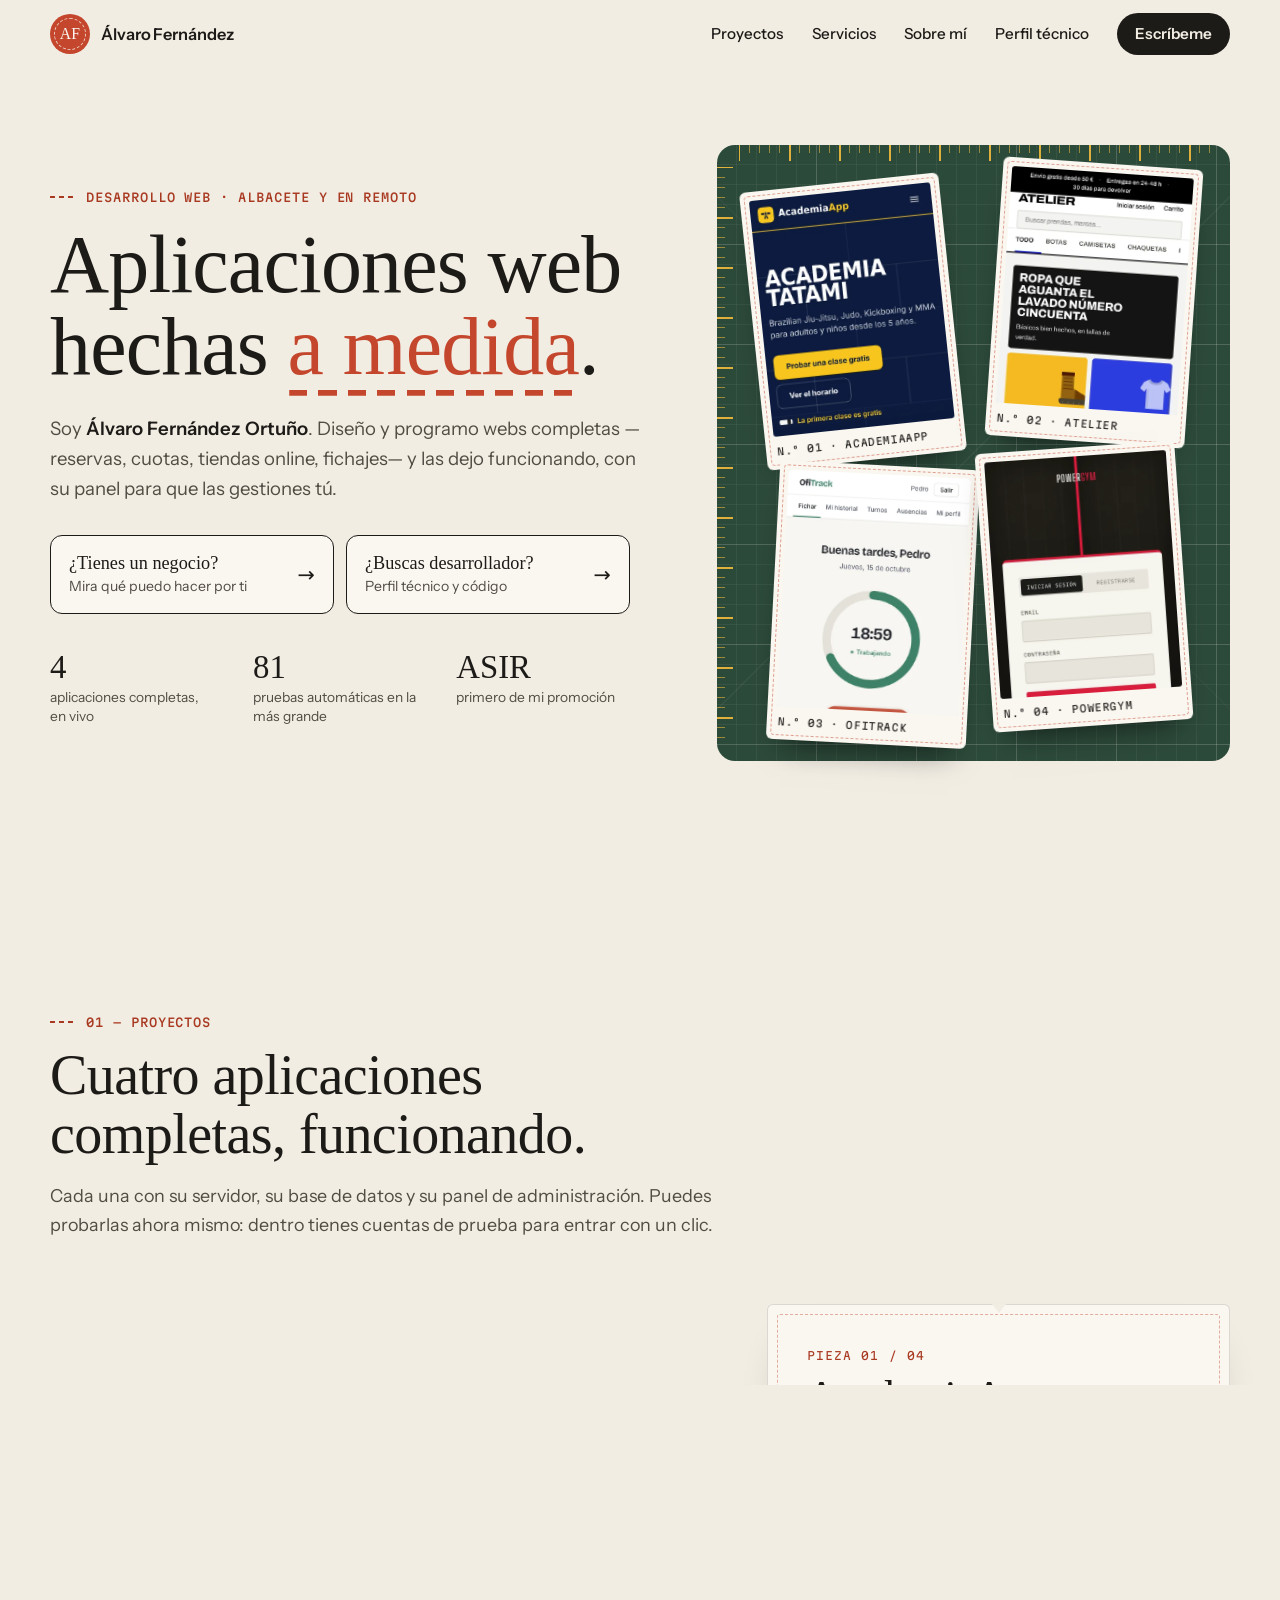
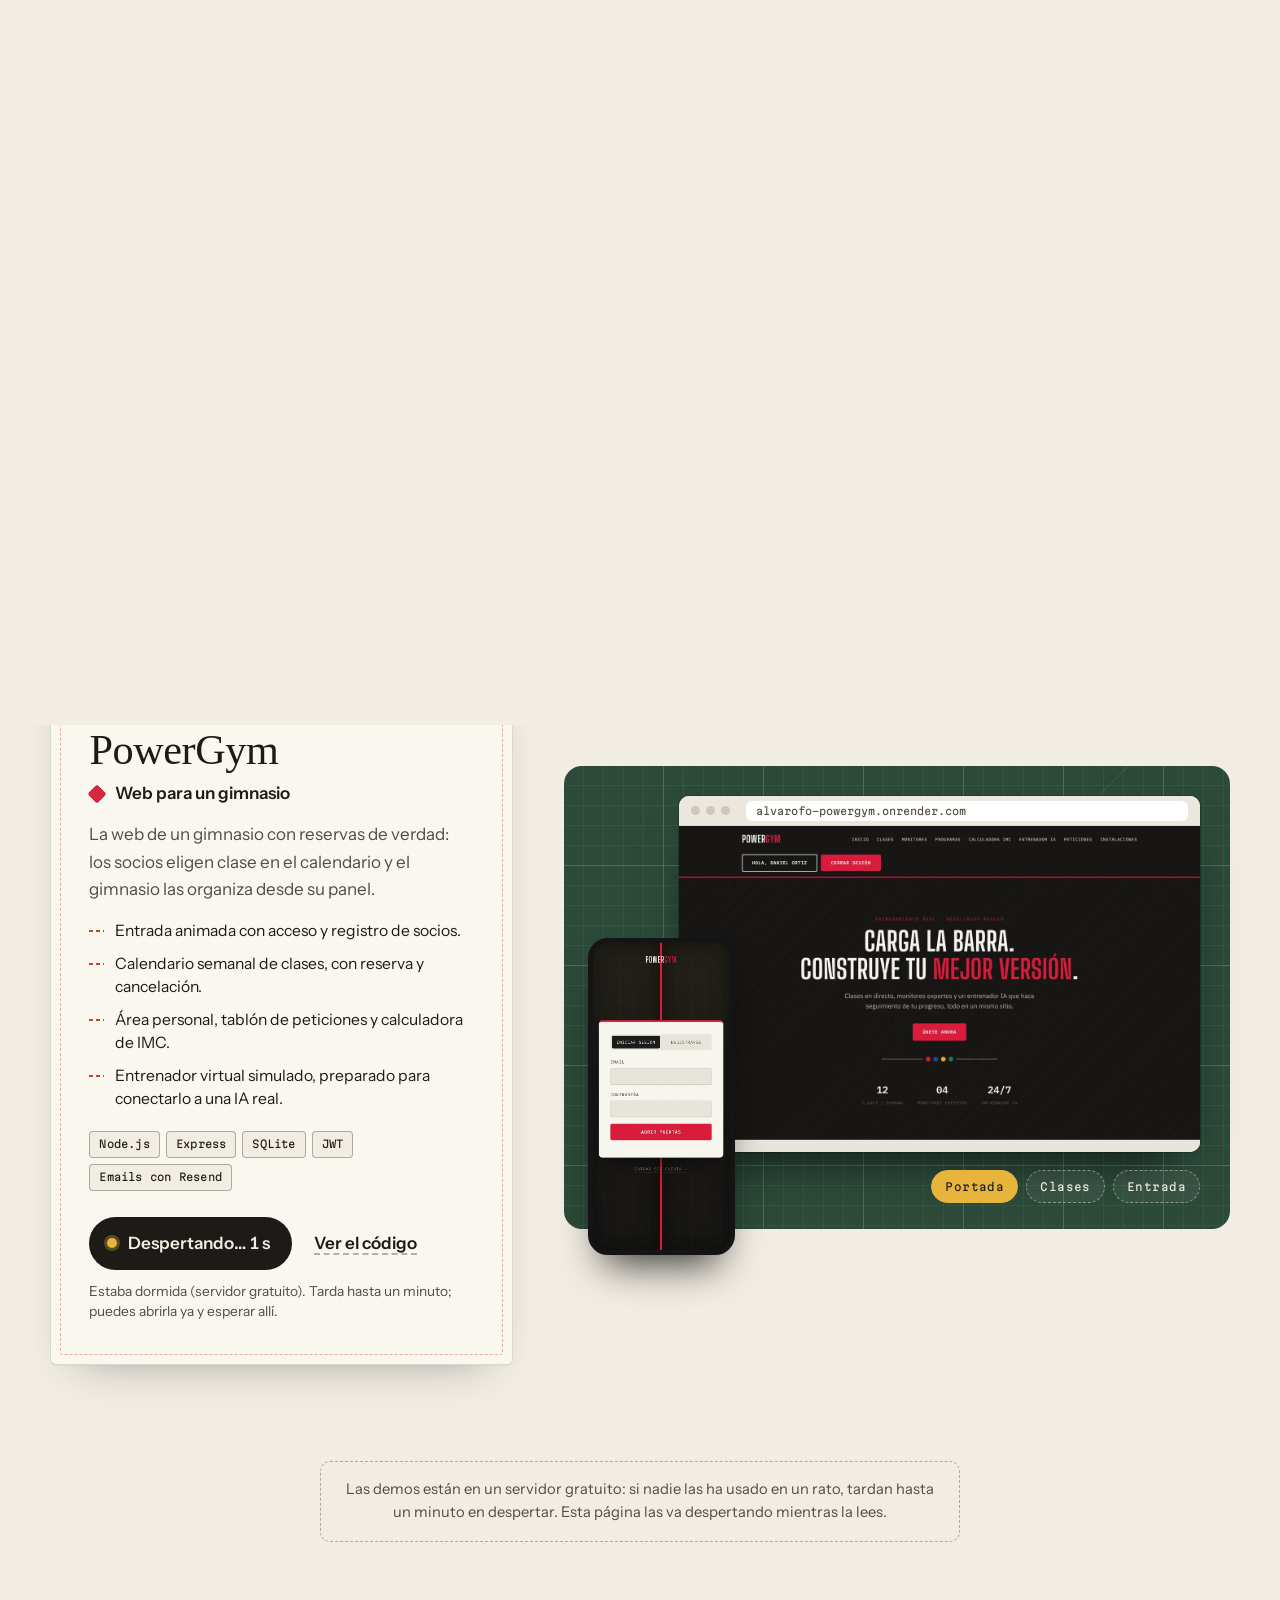
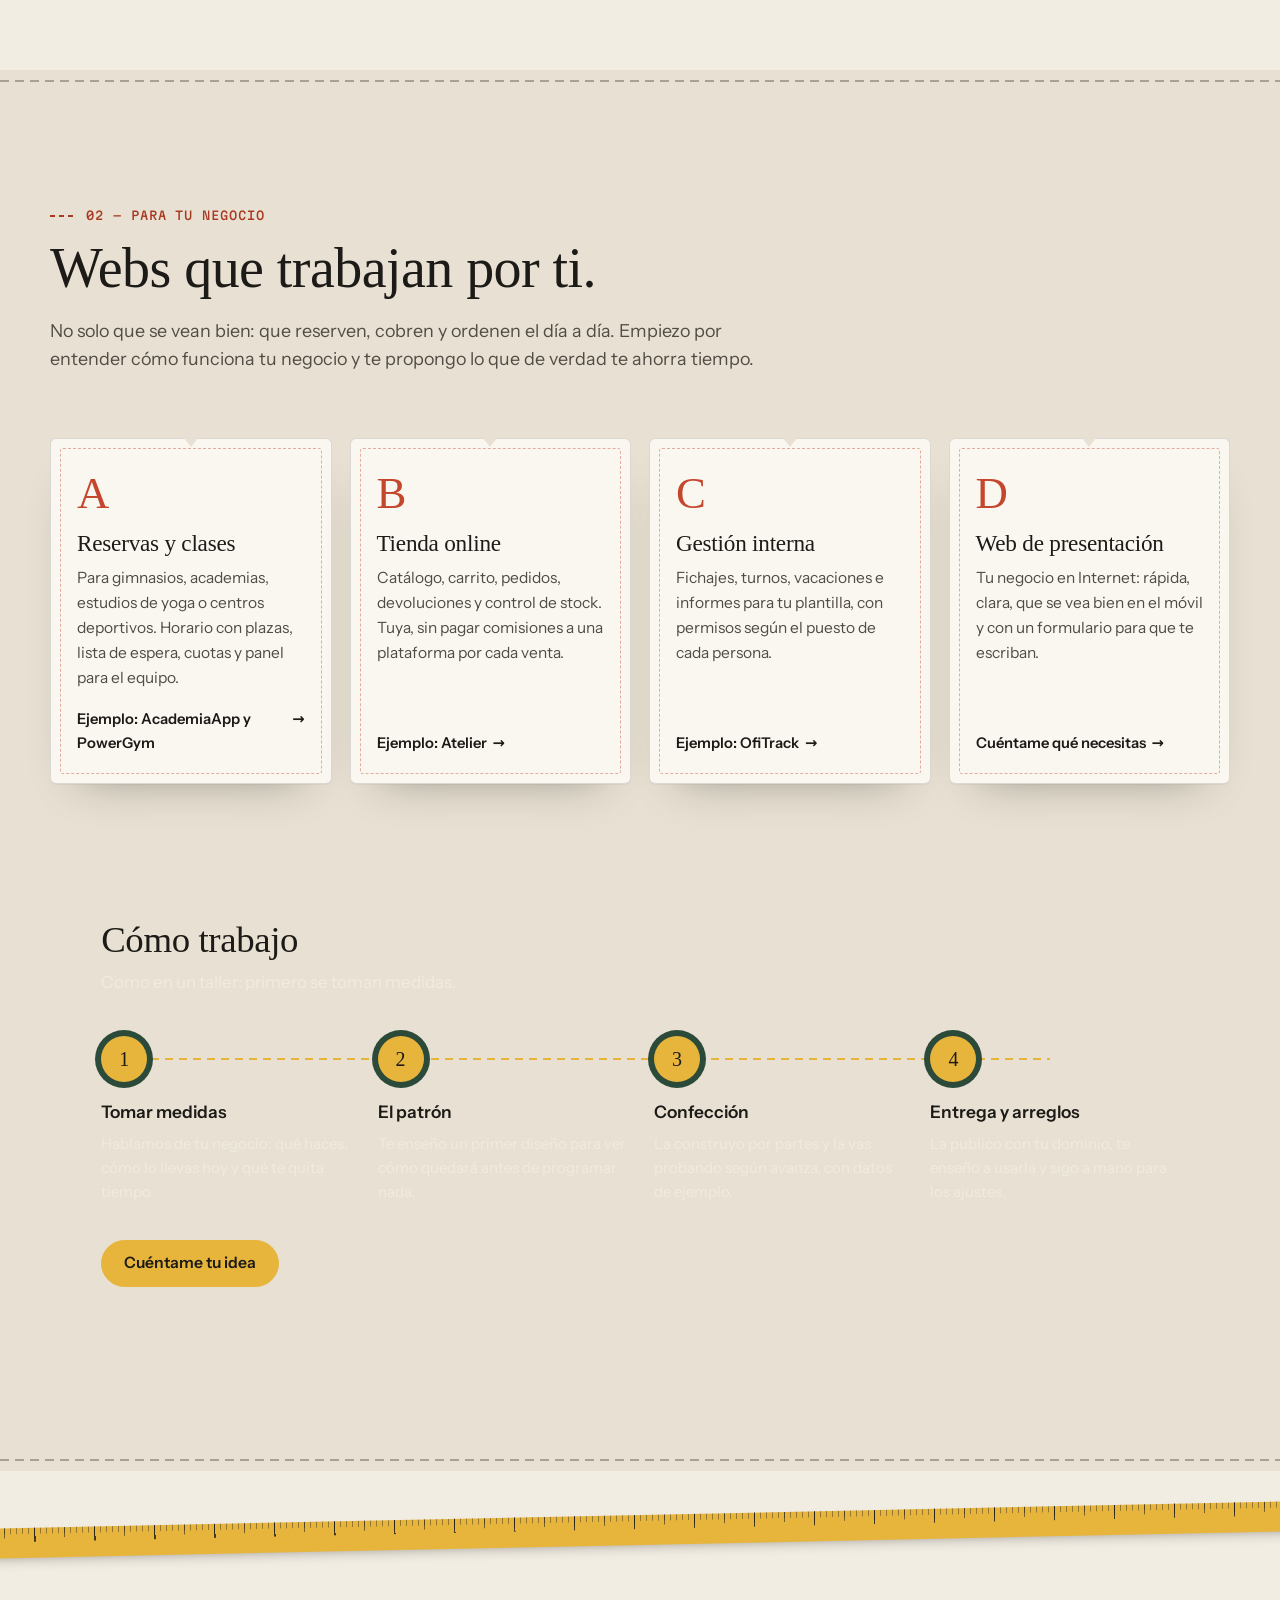
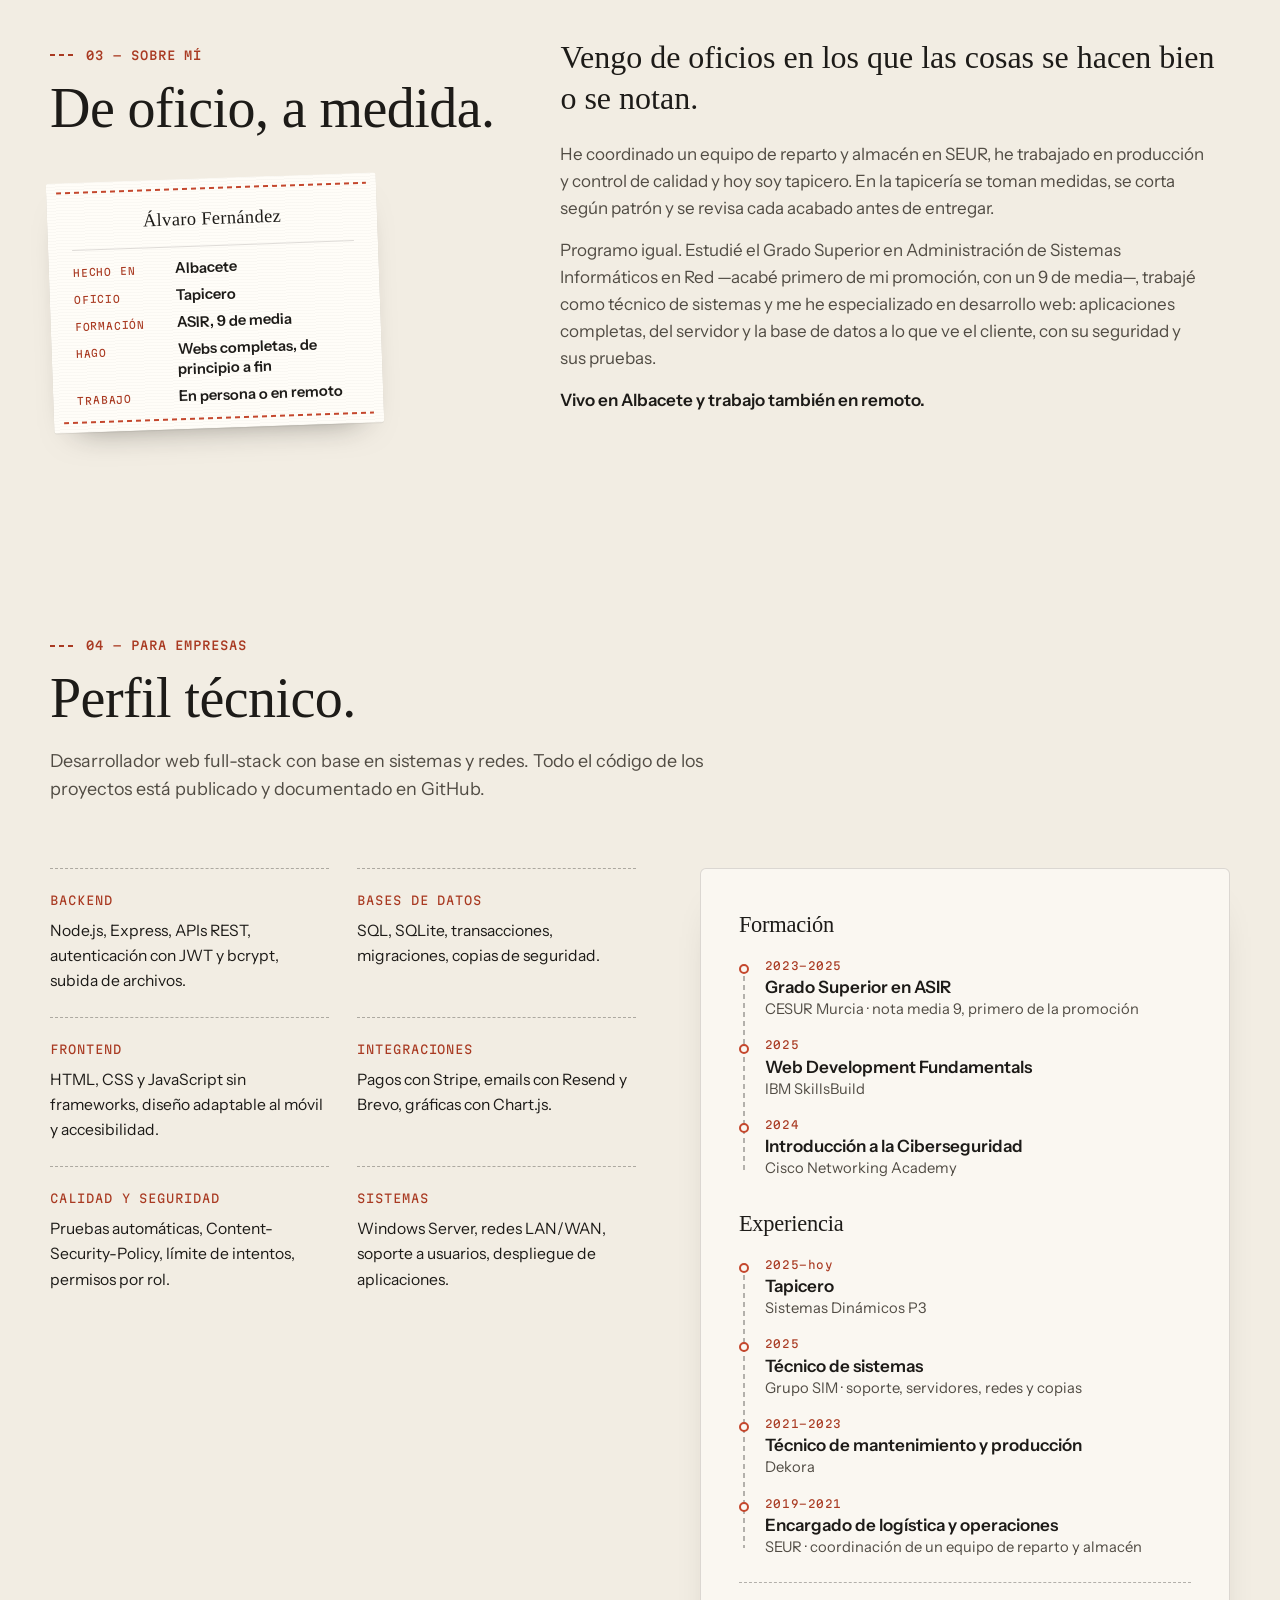
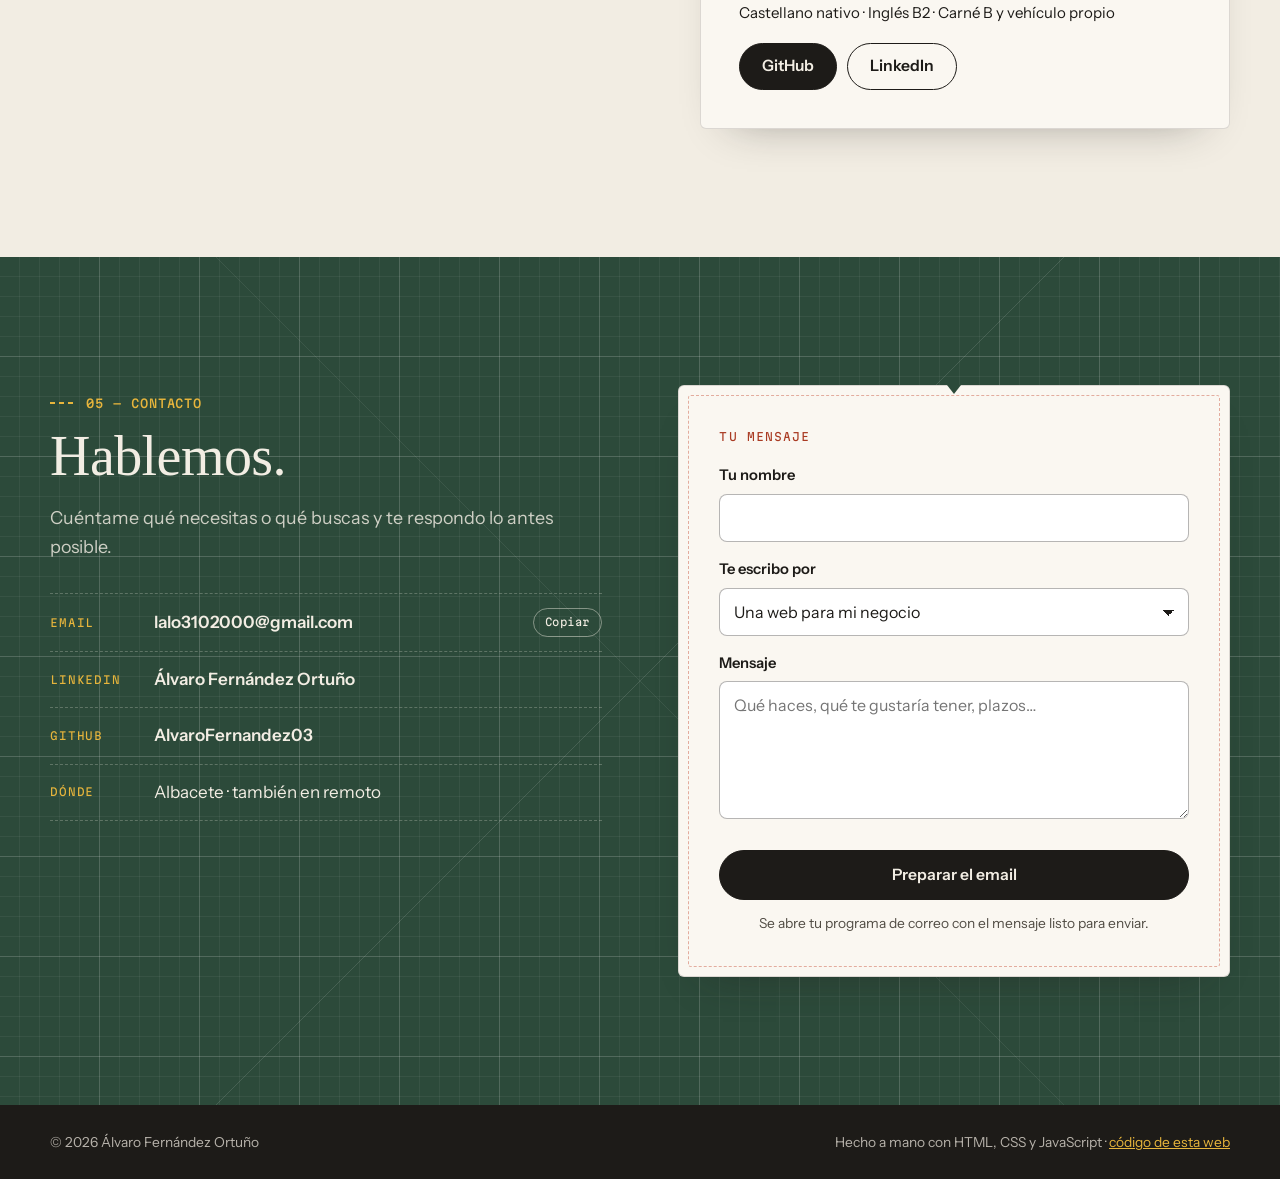
==== index.html @ 0dcec8c4 "Initial commit" ====
<!DOCTYPE html>
<html lang="es">
<head>
<meta charset="UTF-8">
<meta name="viewport" content="width=device-width, initial-scale=1.0">
<title>Álvaro Fernández Ortuño · Aplicaciones web a medida</title>
<meta name="description" content="Desarrollador web full-stack en Albacete. Webs con reservas, cuotas, tienda online y gestión de personal, hechas a medida y funcionando. Prueba mis proyectos en vivo.">
<meta name="author" content="Álvaro Fernández Ortuño">
<meta name="theme-color" content="#F2EDE3">
<link rel="canonical" href="https://alvarofernandez03.github.io/">
<meta property="og:type" content="website">
<meta property="og:locale" content="es_ES">
<meta property="og:title" content="Álvaro Fernández Ortuño · Aplicaciones web a medida">
<meta property="og:description" content="Webs con reservas, cuotas, tienda online y gestión de personal. Cuatro proyectos completos que puedes probar en vivo.">
<meta property="og:url" content="https://alvarofernandez03.github.io/">
<meta property="og:image" content="https://alvarofernandez03.github.io/img/og.jpg">
<meta name="twitter:card" content="summary_large_image">
<link rel="icon" href="img/favicon.svg" type="image/svg+xml">
<link rel="apple-touch-icon" href="img/apple-touch-icon.png">
<link rel="preload" href="fuentes/young-serif.woff2" as="font" type="font/woff2" crossorigin>
<link rel="preload" href="fuentes/instrument-sans.woff2" as="font" type="font/woff2" crossorigin>
<link rel="stylesheet" href="css/estilos.css">
<script>document.documentElement.classList.add("js")</script>
</head>
<body>
<a class="saltar" href="#proyectos">Saltar a los proyectos</a>

<header class="cabecera" id="cabecera">
  <div class="contenedor cabecera-fila">
    <a class="marca" href="#inicio" aria-label="Álvaro Fernández Ortuño, inicio">
      <span class="marca-sello" aria-hidden="true">AF</span>
      <span class="marca-nombre">Álvaro Fernández</span>
    </a>
    <button class="menu-boton" id="menu-boton" aria-expanded="false" aria-controls="menu">Menú</button>
    <nav class="menu" id="menu" aria-label="Principal">
      <a href="#proyectos">Proyectos</a>
      <a href="#servicios">Servicios</a>
      <a href="#sobre-mi">Sobre mí</a>
      <a href="#perfil">Perfil técnico</a>
      <a class="menu-contacto" href="#contacto">Escríbeme</a>
    </nav>
  </div>
</header>

<main id="inicio">

  <!-- =========================================================== HÉROE -->
  <section class="heroe">
    <div class="contenedor heroe-rejilla">
      <div class="heroe-texto">
        <p class="etiqueta">Desarrollo web · Albacete y en remoto</p>
        <h1>Aplicaciones web hechas <span class="cosido">a medida</span>.</h1>
        <p class="heroe-entrada">
          Soy <strong>Álvaro Fernández Ortuño</strong>. Diseño y programo webs completas
          —reservas, cuotas, tiendas online, fichajes— y las dejo funcionando, con su panel
          para que las gestiones tú.
        </p>
        <div class="caminos">
          <a class="camino" href="#servicios">
            <span class="camino-quien">¿Tienes un negocio?</span>
            <span class="camino-que">Mira qué puedo hacer por ti</span>
            <span class="camino-flecha" aria-hidden="true">→</span>
          </a>
          <a class="camino" href="#perfil">
            <span class="camino-quien">¿Buscas desarrollador?</span>
            <span class="camino-que">Perfil técnico y código</span>
            <span class="camino-flecha" aria-hidden="true">→</span>
          </a>
        </div>
        <ul class="cifras" aria-label="En resumen">
          <li><strong>4</strong> aplicaciones completas, en vivo</li>
          <li><strong>81</strong> pruebas automáticas en la más grande</li>
          <li><strong>ASIR</strong> primero de mi promoción</li>
        </ul>
      </div>

      <!-- Tapete de corte con las piezas (capturas en móvil de cada proyecto) -->
      <div class="tapete heroe-tapete" aria-hidden="true">
        <span class="regla regla-arriba"></span>
        <span class="regla regla-izq"></span>
        <figure class="pieza-movil p1"><img src="img/proyectos/academiaapp-m1.webp" alt="" width="520" height="1125"><figcaption>N.º 01 · AcademiaApp</figcaption></figure>
        <figure class="pieza-movil p2"><img src="img/proyectos/atelier-m1.webp" alt="" width="520" height="1125"><figcaption>N.º 02 · Atelier</figcaption></figure>
        <figure class="pieza-movil p3"><img src="img/proyectos/ofitrack-m1.webp" alt="" width="520" height="1125"><figcaption>N.º 03 · OfiTrack</figcaption></figure>
        <figure class="pieza-movil p4"><img src="img/proyectos/powergym-m1.webp" alt="" width="520" height="1125"><figcaption>N.º 04 · PowerGym</figcaption></figure>
      </div>
    </div>
  </section>

  <!-- =========================================================== PROYECTOS -->
  <section class="seccion" id="proyectos" aria-labelledby="t-proyectos">
    <div class="contenedor">
      <header class="seccion-cab aparece">
        <p class="etiqueta">01 — Proyectos</p>
        <h2 id="t-proyectos">Cuatro aplicaciones completas, funcionando.</h2>
        <p class="seccion-sub">Cada una con su servidor, su base de datos y su panel de administración.
          Puedes probarlas ahora mismo: dentro tienes cuentas de prueba para entrar con un clic.</p>
      </header>

      <!-- ---------- AcademiaApp ---------- -->
      <article class="proyecto aparece" id="academiaapp" style="--acento:#F7C51E; --acento-tinta:#0D1B3E">
        <div class="proyecto-media tapete">
          <div class="navegador">
            <div class="navegador-barra"><i></i><i></i><i></i><span>alvarofo-academia.onrender.com</span></div>
            <img class="navegador-img" src="img/proyectos/academiaapp-d1.webp" alt="Portada de AcademiaApp: el nombre de la academia, sus disciplinas y cifras" width="1280" height="800" loading="lazy">
          </div>
          <img class="movil" src="img/proyectos/academiaapp-m2.webp" alt="Horario semanal de AcademiaApp en el móvil" width="520" height="1125" loading="lazy">
          <div class="miniaturas" role="group" aria-label="Más capturas de AcademiaApp">
            <button type="button" aria-pressed="true" data-src="img/proyectos/academiaapp-d1.webp" data-alt="Portada de AcademiaApp: el nombre de la academia, sus disciplinas y cifras">Portada</button>
            <button type="button" aria-pressed="false" data-src="img/proyectos/academiaapp-d2.webp" data-alt="Horario semanal con reservas, aforo y colores de cinturón por disciplina">Horario</button>
            <button type="button" aria-pressed="false" data-src="img/proyectos/academiaapp-d3.webp" data-alt="Panel de administración con el resumen del día">Panel</button>
          </div>
        </div>
        <div class="proyecto-texto pieza">
          <p class="pieza-num">Pieza 01 / 04</p>
          <h3>AcademiaApp</h3>
          <p class="proyecto-tipo">Gestión para una academia de artes marciales</p>
          <p class="proyecto-reto">Pensada para sustituir el programa de pago de una academia real: familias,
            horario, reservas, cuotas y pasar lista en una sola app.</p>
          <ul class="lista-puntada">
            <li>Una cuenta por familia: se reserva y se paga por los hijos con un solo acceso.</li>
            <li>Horario con aforo, lista de espera automática y clase de prueba gratis.</li>
            <li>Cuotas en recepción o con tarjeta (Stripe), con pausas y bajas.</li>
            <li>Panel de la academia: horario, equipo, alumnos, avisos por email y copias de seguridad.</li>
          </ul>
          <ul class="tecnologias" aria-label="Tecnologías">
            <li>Node.js</li><li>Express</li><li>SQLite</li><li>JWT + bcrypt</li><li>Stripe</li><li>81 pruebas</li>
          </ul>
          <div class="proyecto-acciones">
            <a class="boton-demo" href="https://alvarofo-academia.onrender.com" target="_blank" rel="noopener" data-demo>
              <span class="luz" aria-hidden="true"></span><span class="boton-demo-texto">Probar la demo</span>
            </a>
            <a class="enlace-codigo" href="https://github.com/AlvaroFernandez03/academiaapp" target="_blank" rel="noopener">Ver el código</a>
          </div>
          <p class="nota-demo" aria-live="polite"></p>
        </div>
      </article>

      <!-- ---------- Atelier ---------- -->
      <article class="proyecto invertido aparece" id="atelier" style="--acento:#2F3BE0; --acento-tinta:#FFFFFF">
        <div class="proyecto-media tapete">
          <div class="navegador">
            <div class="navegador-barra"><i></i><i></i><i></i><span>alvarofo-atelier.onrender.com</span></div>
            <img class="navegador-img" src="img/proyectos/atelier-d1.webp" alt="Portada de la tienda Atelier con el mosaico de categorías" width="1280" height="800" loading="lazy">
          </div>
          <img class="movil" src="img/proyectos/atelier-m2.webp" alt="Ficha de producto de Atelier en el móvil" width="520" height="1125" loading="lazy">
          <div class="miniaturas" role="group" aria-label="Más capturas de Atelier">
            <button type="button" aria-pressed="true" data-src="img/proyectos/atelier-d1.webp" data-alt="Portada de la tienda Atelier con el mosaico de categorías">Portada</button>
            <button type="button" aria-pressed="false" data-src="img/proyectos/atelier-d2.webp" data-alt="Ficha de producto con colores, tallas y carrito">Producto</button>
            <button type="button" aria-pressed="false" data-src="img/proyectos/atelier-d3.webp" data-alt="Área de cliente con sus pedidos">Pedidos</button>
          </div>
        </div>
        <div class="proyecto-texto pieza">
          <p class="pieza-num">Pieza 02 / 04</p>
          <h3>Atelier</h3>
          <p class="proyecto-tipo">Tienda online de ropa y calzado</p>
          <p class="proyecto-reto">Una tienda completa, del catálogo al pedido, con devoluciones
            y un panel para llevar el stock al día.</p>
          <ul class="lista-puntada">
            <li>Catálogo con filtros por marca, talla, color y precio, y favoritos.</li>
            <li>Carrito (también sin cuenta) y una compra que descuenta el stock sin vender de más.</li>
            <li>Pedidos, devoluciones por unidad y reseñas solo de quien ha comprado.</li>
            <li>Asistente de tallas que recomienda según la altura y el peso.</li>
          </ul>
          <ul class="tecnologias" aria-label="Tecnologías">
            <li>Node.js</li><li>Express</li><li>SQLite (transacciones)</li><li>JWT</li><li>Emails con Resend</li>
          </ul>
          <div class="proyecto-acciones">
            <a class="boton-demo" href="https://alvarofo-atelier.onrender.com" target="_blank" rel="noopener" data-demo>
              <span class="luz" aria-hidden="true"></span><span class="boton-demo-texto">Probar la demo</span>
            </a>
            <a class="enlace-codigo" href="https://github.com/AlvaroFernandez03/atelier" target="_blank" rel="noopener">Ver el código</a>
          </div>
          <p class="nota-demo" aria-live="polite"></p>
        </div>
      </article>

      <!-- ---------- OfiTrack ---------- -->
      <article class="proyecto aparece" id="ofitrack" style="--acento:#2F7A57; --acento-tinta:#FFFFFF">
        <div class="proyecto-media tapete">
          <div class="navegador">
            <div class="navegador-barra"><i></i><i></i><i></i><span>alvarofo-ofitrack.onrender.com</span></div>
            <img class="navegador-img" src="img/proyectos/ofitrack-d1.webp" alt="Panel de informes de OfiTrack con gráficas de horas y absentismo" width="1280" height="800" loading="lazy">
          </div>
          <img class="movil" src="img/proyectos/ofitrack-m1.webp" alt="Pantalla de fichar de OfiTrack en el móvil, con el anillo de la jornada" width="520" height="1125" loading="lazy">
          <div class="miniaturas" role="group" aria-label="Más capturas de OfiTrack">
            <button type="button" aria-pressed="true" data-src="img/proyectos/ofitrack-d1.webp" data-alt="Panel de informes de OfiTrack con gráficas de horas y absentismo">Informes</button>
            <button type="button" aria-pressed="false" data-src="img/proyectos/ofitrack-d2.webp" data-alt="Pantalla de fichar con el anillo que se llena con la jornada">Fichar</button>
            <button type="button" aria-pressed="false" data-src="img/proyectos/ofitrack-d3.webp" data-alt="Ausencias: solicitud y aprobación por el responsable">Ausencias</button>
          </div>
        </div>
        <div class="proyecto-texto pieza">
          <p class="pieza-num">Pieza 03 / 04</p>
          <h3>OfiTrack</h3>
          <p class="proyecto-tipo">Control horario y gestión de personal</p>
          <p class="proyecto-reto">Para una empresa con varios equipos: fichajes, turnos, ausencias e
            informes, con lo que cada uno puede ver según su puesto.</p>
          <ul class="lista-puntada">
            <li>Fichar con un toque: el anillo se llena con la jornada y avisa de las horas extra.</li>
            <li>Horas extra calculadas contra el turno de cada día, también de noche.</li>
            <li>Turnos semanales y ausencias con aprobación y porcentaje de absentismo.</li>
            <li>Informes con gráficas por empleado y por equipo, en tres niveles de permisos.</li>
          </ul>
          <ul class="tecnologias" aria-label="Tecnologías">
            <li>Node.js</li><li>Express</li><li>SQLite</li><li>Chart.js</li><li>Roles y permisos</li>
          </ul>
          <div class="proyecto-acciones">
            <a class="boton-demo" href="https://alvarofo-ofitrack.onrender.com" target="_blank" rel="noopener" data-demo>
              <span class="luz" aria-hidden="true"></span><span class="boton-demo-texto">Probar la demo</span>
            </a>
            <a class="enlace-codigo" href="https://github.com/AlvaroFernandez03/ofitrack" target="_blank" rel="noopener">Ver el código</a>
          </div>
          <p class="nota-demo" aria-live="polite"></p>
        </div>
      </article>

      <!-- ---------- PowerGym ---------- -->
      <article class="proyecto invertido aparece" id="powergym" style="--acento:#D7263D; --acento-tinta:#FFFFFF">
        <div class="proyecto-media tapete">
          <div class="navegador">
            <div class="navegador-barra"><i></i><i></i><i></i><span>alvarofo-powergym.onrender.com</span></div>
            <img class="navegador-img" src="img/proyectos/powergym-d1.webp" alt="Portada de PowerGym: «Carga la barra. Construye tu mejor versión»" width="1280" height="800" loading="lazy">
          </div>
          <img class="movil" src="img/proyectos/powergym-m1.webp" alt="Puerta de entrada de PowerGym en el móvil" width="520" height="1125" loading="lazy">
          <div class="miniaturas" role="group" aria-label="Más capturas de PowerGym">
            <button type="button" aria-pressed="true" data-src="img/proyectos/powergym-d1.webp" data-alt="Portada de PowerGym: «Carga la barra. Construye tu mejor versión»">Portada</button>
            <button type="button" aria-pressed="false" data-src="img/proyectos/powergym-d2.webp" data-alt="Calendario semanal de clases con colores por intensidad">Clases</button>
            <button type="button" aria-pressed="false" data-src="img/proyectos/powergym-d3.webp" data-alt="Puerta de entrada animada con el acceso de socios">Entrada</button>
          </div>
        </div>
        <div class="proyecto-texto pieza">
          <p class="pieza-num">Pieza 04 / 04</p>
          <h3>PowerGym</h3>
          <p class="proyecto-tipo">Web para un gimnasio</p>
          <p class="proyecto-reto">La web de un gimnasio con reservas de verdad: los socios eligen clase en
            el calendario y el gimnasio las organiza desde su panel.</p>
          <ul class="lista-puntada">
            <li>Entrada animada con acceso y registro de socios.</li>
            <li>Calendario semanal de clases, con reserva y cancelación.</li>
            <li>Área personal, tablón de peticiones y calculadora de IMC.</li>
            <li>Entrenador virtual simulado, preparado para conectarlo a una IA real.</li>
          </ul>
          <ul class="tecnologias" aria-label="Tecnologías">
            <li>Node.js</li><li>Express</li><li>SQLite</li><li>JWT</li><li>Emails con Resend</li>
          </ul>
          <div class="proyecto-acciones">
            <a class="boton-demo" href="https://alvarofo-powergym.onrender.com" target="_blank" rel="noopener" data-demo>
              <span class="luz" aria-hidden="true"></span><span class="boton-demo-texto">Probar la demo</span>
            </a>
            <a class="enlace-codigo" href="https://github.com/AlvaroFernandez03/powergym" target="_blank" rel="noopener">Ver el código</a>
          </div>
          <p class="nota-demo" aria-live="polite"></p>
        </div>
      </article>

      <p class="aviso-demos aparece">Las demos están en un servidor gratuito: si nadie las ha usado en un rato,
        tardan hasta un minuto en despertar. Esta página las va despertando mientras la lees.</p>
    </div>
  </section>

  <!-- =========================================================== SERVICIOS -->
  <section class="seccion seccion-servicios" id="servicios" aria-labelledby="t-servicios">
    <div class="contenedor">
      <header class="seccion-cab aparece">
        <p class="etiqueta">02 — Para tu negocio</p>
        <h2 id="t-servicios">Webs que trabajan por ti.</h2>
        <p class="seccion-sub">No solo que se vean bien: que reserven, cobren y ordenen el día a día.
          Empiezo por entender cómo funciona tu negocio y te propongo lo que de verdad te ahorra tiempo.</p>
      </header>

      <div class="servicios">
        <article class="servicio pieza aparece">
          <p class="servicio-num">A</p>
          <h3>Reservas y clases</h3>
          <p>Para gimnasios, academias, estudios de yoga o centros deportivos. Horario con plazas,
            lista de espera, cuotas y panel para el equipo.</p>
          <a class="servicio-ejemplo" href="#academiaapp">Ejemplo: AcademiaApp y PowerGym</a>
        </article>
        <article class="servicio pieza aparece">
          <p class="servicio-num">B</p>
          <h3>Tienda online</h3>
          <p>Catálogo, carrito, pedidos, devoluciones y control de stock. Tuya, sin pagar
            comisiones a una plataforma por cada venta.</p>
          <a class="servicio-ejemplo" href="#atelier">Ejemplo: Atelier</a>
        </article>
        <article class="servicio pieza aparece">
          <p class="servicio-num">C</p>
          <h3>Gestión interna</h3>
          <p>Fichajes, turnos, vacaciones e informes para tu plantilla, con permisos según el
            puesto de cada persona.</p>
          <a class="servicio-ejemplo" href="#ofitrack">Ejemplo: OfiTrack</a>
        </article>
        <article class="servicio pieza aparece">
          <p class="servicio-num">D</p>
          <h3>Web de presentación</h3>
          <p>Tu negocio en Internet: rápida, clara, que se vea bien en el móvil y con un formulario
            para que te escriban.</p>
          <a class="servicio-ejemplo" href="#contacto">Cuéntame qué necesitas</a>
        </article>
      </div>

      <div class="proceso aparece">
        <h3 class="proceso-titulo">Cómo trabajo</h3>
        <p class="proceso-sub">Como en un taller: primero se toman medidas.</p>
        <ol class="pasos">
          <li><span class="paso-num">1</span><h4>Tomar medidas</h4>
            <p>Hablamos de tu negocio: qué haces, cómo lo llevas hoy y qué te quita tiempo.</p></li>
          <li><span class="paso-num">2</span><h4>El patrón</h4>
            <p>Te enseño un primer diseño para ver cómo quedará antes de programar nada.</p></li>
          <li><span class="paso-num">3</span><h4>Confección</h4>
            <p>La construyo por partes y la vas probando según avanza, con datos de ejemplo.</p></li>
          <li><span class="paso-num">4</span><h4>Entrega y arreglos</h4>
            <p>La publico con tu dominio, te enseño a usarla y sigo a mano para los ajustes.</p></li>
        </ol>
        <a class="boton boton-tinta" href="#contacto">Cuéntame tu idea</a>
      </div>
    </div>
  </section>

  <!-- =========================================================== SOBRE MÍ -->
  <section class="seccion" id="sobre-mi" aria-labelledby="t-sobre-mi">
    <div class="contenedor sobre-rejilla">
      <header class="seccion-cab aparece">
        <p class="etiqueta">03 — Sobre mí</p>
        <h2 id="t-sobre-mi">De oficio, a medida.</h2>
        <div class="ficha" role="group" aria-label="Ficha rápida">
          <p class="ficha-marca">Álvaro Fernández</p>
          <dl>
            <div><dt>Hecho en</dt><dd>Albacete</dd></div>
            <div><dt>Oficio</dt><dd>Tapicero</dd></div>
            <div><dt>Formación</dt><dd>ASIR, 9 de media</dd></div>
            <div><dt>Hago</dt><dd>Webs completas, de principio a fin</dd></div>
            <div><dt>Trabajo</dt><dd>En persona o en remoto</dd></div>
          </dl>
        </div>
      </header>
      <div class="sobre-texto aparece">
        <p class="sobre-grande">Vengo de oficios en los que las cosas se hacen bien o se notan.</p>
        <p>He coordinado un equipo de reparto y almacén en SEUR, he trabajado en producción y control
          de calidad y hoy soy tapicero. En la tapicería se toman medidas, se corta según patrón y se
          revisa cada acabado antes de entregar.</p>
        <p>Programo igual. Estudié el Grado Superior en Administración de Sistemas Informáticos en Red
          —acabé primero de mi promoción, con un 9 de media—, trabajé como técnico de sistemas y me
          he especializado en desarrollo web: aplicaciones completas, del servidor y la base de datos
          a lo que ve el cliente, con su seguridad y sus pruebas.</p>
        <p>Vivo en Albacete y trabajo también en remoto.</p>
      </div>
    </div>
  </section>

  <!-- =========================================================== PERFIL -->
  <section class="seccion seccion-perfil" id="perfil" aria-labelledby="t-perfil">
    <div class="contenedor">
      <header class="seccion-cab aparece">
        <p class="etiqueta">04 — Para empresas</p>
        <h2 id="t-perfil">Perfil técnico.</h2>
        <p class="seccion-sub">Desarrollador web full-stack con base en sistemas y redes. Todo el código
          de los proyectos está publicado y documentado en GitHub.</p>
      </header>

      <div class="perfil-rejilla">
        <div class="habilidades aparece">
          <div class="habilidad"><h3>Backend</h3><p>Node.js, Express, APIs REST, autenticación con JWT y bcrypt, subida de archivos.</p></div>
          <div class="habilidad"><h3>Bases de datos</h3><p>SQL, SQLite, transacciones, migraciones, copias de seguridad.</p></div>
          <div class="habilidad"><h3>Frontend</h3><p>HTML, CSS y JavaScript sin frameworks, diseño adaptable al móvil y accesibilidad.</p></div>
          <div class="habilidad"><h3>Integraciones</h3><p>Pagos con Stripe, emails con Resend y Brevo, gráficas con Chart.js.</p></div>
          <div class="habilidad"><h3>Calidad y seguridad</h3><p>Pruebas automáticas, Content-Security-Policy, límite de intentos, permisos por rol.</p></div>
          <div class="habilidad"><h3>Sistemas</h3><p>Windows Server, redes LAN/WAN, soporte a usuarios, despliegue de aplicaciones.</p></div>
        </div>

        <div class="trayectoria aparece">
          <h3 class="trayectoria-titulo">Formación</h3>
          <ol class="linea-tiempo">
            <li><span class="fecha">2023–2025</span><strong>Grado Superior en ASIR</strong><span>CESUR Murcia · nota media 9, primero de la promoción</span></li>
            <li><span class="fecha">2025</span><strong>Web Development Fundamentals</strong><span>IBM SkillsBuild</span></li>
            <li><span class="fecha">2024</span><strong>Introducción a la Ciberseguridad</strong><span>Cisco Networking Academy</span></li>
          </ol>
          <h3 class="trayectoria-titulo">Experiencia</h3>
          <ol class="linea-tiempo">
            <li><span class="fecha">2025–hoy</span><strong>Tapicero</strong><span>Sistemas Dinámicos P3</span></li>
            <li><span class="fecha">2025</span><strong>Técnico de sistemas</strong><span>Grupo SIM · soporte, servidores, redes y copias</span></li>
            <li><span class="fecha">2021–2023</span><strong>Técnico de mantenimiento y producción</strong><span>Dekora</span></li>
            <li><span class="fecha">2019–2021</span><strong>Encargado de logística y operaciones</strong><span>SEUR · coordinación de un equipo de reparto y almacén</span></li>
          </ol>
          <p class="idiomas">Castellano nativo · Inglés B2 · Carné B y vehículo propio</p>
          <div class="perfil-enlaces">
            <a class="boton boton-tinta" href="https://github.com/AlvaroFernandez03" target="_blank" rel="noopener">GitHub</a>
            <a class="boton boton-borde" href="https://www.linkedin.com/in/%C3%A1lvaro-fern%C3%A1ndez-ortu%C3%B1o-651114183/" target="_blank" rel="noopener">LinkedIn</a>
          </div>
        </div>
      </div>
    </div>
  </section>

  <!-- =========================================================== CONTACTO -->
  <section class="seccion seccion-contacto tapete" id="contacto" aria-labelledby="t-contacto">
    <div class="contenedor contacto-rejilla">
      <header class="contacto-cab aparece">
        <p class="etiqueta">05 — Contacto</p>
        <h2 id="t-contacto">Hablemos.</h2>
        <p class="seccion-sub">Cuéntame qué necesitas o qué buscas y te respondo lo antes posible.</p>
        <ul class="contacto-datos">
          <li><span>Email</span><a href="mailto:lalo3102000@gmail.com">lalo3102000@gmail.com</a>
            <button type="button" class="copiar" data-copiar="lalo3102000@gmail.com">Copiar</button></li>
          <li><span>LinkedIn</span><a href="https://www.linkedin.com/in/%C3%A1lvaro-fern%C3%A1ndez-ortu%C3%B1o-651114183/" target="_blank" rel="noopener">Álvaro Fernández Ortuño</a></li>
          <li><span>GitHub</span><a href="https://github.com/AlvaroFernandez03" target="_blank" rel="noopener">AlvaroFernandez03</a></li>
          <li><span>Dónde</span>Albacete · también en remoto</li>
        </ul>
      </header>

      <form class="formulario pieza aparece" id="formulario" novalidate>
        <p class="pieza-num">Tu mensaje</p>
        <div class="campo">
          <label for="f-nombre">Tu nombre</label>
          <input id="f-nombre" name="nombre" autocomplete="name" required>
        </div>
        <div class="campo">
          <label for="f-motivo">Te escribo por</label>
          <select id="f-motivo" name="motivo">
            <option>Una web para mi negocio</option>
            <option>Una oferta de empleo</option>
            <option>Otra cosa</option>
          </select>
        </div>
        <div class="campo">
          <label for="f-mensaje">Mensaje</label>
          <textarea id="f-mensaje" name="mensaje" rows="5" required placeholder="Qué haces, qué te gustaría tener, plazos…"></textarea>
        </div>
        <button class="boton boton-tinta" type="submit">Preparar el email</button>
        <p class="formulario-nota" id="f-nota" aria-live="polite">Se abre tu programa de correo con el mensaje listo para enviar.</p>
      </form>
    </div>
  </section>
</main>

<footer class="pie">
  <div class="contenedor pie-fila">
    <p>© 2026 Álvaro Fernández Ortuño</p>
    <p>Hecho a mano con HTML, CSS y JavaScript · <a href="https://github.com/AlvaroFernandez03/AlvaroFernandez03.github.io" target="_blank" rel="noopener">código de esta web</a></p>
  </div>
</footer>

<script src="js/main.js" defer></script>
</body>
</html>
---- css/estilos.css ----
/* ==========================================================================
   Portfolio de Álvaro Fernández Ortuño
   Idea visual: un taller. El tapete verde de corte (con su cuadrícula y su
   regla), las piezas de patrón con su margen de costura discontinuo y los
   piquetes, las puntadas como subrayado y la cinta métrica.
   ========================================================================== */

@font-face {
  font-family: "Young Serif";
  src: url("../fuentes/young-serif.woff2") format("woff2");
  font-weight: 400;
  font-style: normal;
  font-display: swap;
  unicode-range: U+0000-00FF, U+0131, U+0152-0153, U+02BB-02BC, U+02C6, U+02DA, U+02DC, U+0304, U+0308, U+0329, U+2000-206F, U+20AC, U+2122, U+2191, U+2193, U+2212, U+2215, U+FEFF, U+FFFD;
}
@font-face {
  font-family: "Instrument Sans";
  src: url("../fuentes/instrument-sans.woff2") format("woff2");
  font-weight: 400 700;
  font-stretch: 75% 100%;
  font-style: normal;
  font-display: swap;
  unicode-range: U+0000-00FF, U+0131, U+0152-0153, U+02BB-02BC, U+02C6, U+02DA, U+02DC, U+0304, U+0308, U+0329, U+2000-206F, U+20AC, U+2122, U+2191, U+2193, U+2212, U+2215, U+FEFF, U+FFFD;
}
@font-face {
  font-family: "Martian Mono";
  src: url("../fuentes/martian-mono.woff2") format("woff2");
  font-weight: 400 600;
  font-stretch: 75% 112.5%;
  font-style: normal;
  font-display: swap;
  unicode-range: U+0000-00FF, U+0131, U+0152-0153, U+02BB-02BC, U+02C6, U+02DA, U+02DC, U+0304, U+0308, U+0329, U+2000-206F, U+20AC, U+2122, U+2191, U+2193, U+2212, U+2215, U+FEFF, U+FFFD;
}

:root {
  --papel: #F2EDE3;
  --papel-claro: #FAF7F1;
  --papel-oscuro: #E8E1D3;
  --tinta: #1D1B18;
  --tinta-suave: #514C44;
  --linea: rgba(29, 27, 24, 0.14);
  --linea-fuerte: rgba(29, 27, 24, 0.32);
  --tapete: #2C4A3A;
  --tapete-oscuro: #223B2E;
  --tiza: #C4472D;
  --tiza-texto: #A93A22;
  --hilo: #E7B53C;
  --verde-luz: #43C27F;

  --f-titulo: "Young Serif", Georgia, "Times New Roman", serif;
  --f-texto: "Instrument Sans", system-ui, -apple-system, "Segoe UI", Roboto, sans-serif;
  --f-mono: "Martian Mono", ui-monospace, "SFMono-Regular", Consolas, monospace;

  --margen: clamp(16px, 4vw, 40px);
  --ancho: 1180px;
  --cabecera: 68px;
  --curva: cubic-bezier(0.2, 0.7, 0.2, 1);

  color-scheme: light;
}

/* ---------------------------------------------------------------- Base */
*, *::before, *::after { box-sizing: border-box; }
html { -webkit-text-size-adjust: 100%; text-size-adjust: 100%; }
@media (prefers-reduced-motion: no-preference) { html { scroll-behavior: smooth; } }
body {
  margin: 0;
  background: var(--papel);
  color: var(--tinta);
  font-family: var(--f-texto);
  font-size: 1.0625rem;
  line-height: 1.6;
  -webkit-font-smoothing: antialiased;
  text-rendering: optimizeLegibility;
  overflow-x: clip;
}
img { max-width: 100%; height: auto; display: block; }
h1, h2, h3, h4, p, ul, ol, figure { margin: 0; }
ul, ol { padding: 0; list-style: none; }
a { color: inherit; }
button, input, select, textarea { font: inherit; color: inherit; }
button { cursor: pointer; }
[id] { scroll-margin-top: calc(var(--cabecera) + 16px); }
::selection { background: var(--hilo); color: var(--tinta); }
:focus-visible { outline: 2px solid var(--tiza); outline-offset: 3px; border-radius: 4px; }

.contenedor { width: min(var(--ancho), 100% - 2 * var(--margen)); margin-inline: auto; }

.saltar {
  position: absolute; left: 12px; top: -60px; z-index: 100;
  background: var(--tinta); color: var(--papel); padding: 10px 16px; border-radius: 8px;
  text-decoration: none; font-weight: 600;
}
.saltar:focus { top: 12px; }

/* Etiqueta pequeña de sección (como la etiqueta de una pieza) */
.etiqueta {
  display: inline-flex; align-items: center; gap: 10px;
  font-family: var(--f-mono); font-size: 0.74rem; font-weight: 500;
  letter-spacing: 0.08em; text-transform: uppercase; color: var(--tiza-texto);
}
.etiqueta::before {
  content: ""; width: 26px; height: 2px; flex: none;
  background: repeating-linear-gradient(90deg, currentColor 0 5px, transparent 5px 9px);
}

h1, h2, h3 { font-family: var(--f-titulo); font-weight: 400; letter-spacing: -0.01em; }
h2 { font-size: clamp(2.1rem, 4.6vw, 3.5rem); line-height: 1.06; margin-top: 14px; text-wrap: balance; }

/* Botones */
.boton {
  display: inline-flex; align-items: center; justify-content: center; gap: 8px;
  padding: 13px 22px; border-radius: 999px; border: 1.5px solid var(--tinta);
  font-weight: 600; font-size: 0.98rem; text-decoration: none; line-height: 1.2;
  transition: transform 0.2s var(--curva), background-color 0.2s, color 0.2s, box-shadow 0.2s;
}
.boton:hover { transform: translateY(-2px); }
.boton-tinta { background: var(--tinta); color: var(--papel); }
.boton-tinta:hover { background: #000; box-shadow: 0 10px 22px -12px rgba(0, 0, 0, 0.6); }
.boton-borde { background: transparent; color: var(--tinta); }
.boton-borde:hover { background: var(--tinta); color: var(--papel); }

/* ------------------------------------------------- Tapete de corte (verde) */
.tapete {
  position: relative;
  background-color: var(--tapete);
  background-image:
    linear-gradient(rgba(255, 255, 255, 0.13) 1px, transparent 1px),
    linear-gradient(90deg, rgba(255, 255, 255, 0.13) 1px, transparent 1px),
    linear-gradient(rgba(255, 255, 255, 0.05) 1px, transparent 1px),
    linear-gradient(90deg, rgba(255, 255, 255, 0.05) 1px, transparent 1px);
  background-size: 100px 100px, 100px 100px, 20px 20px, 20px 20px;
  background-position: -1px -1px;
  border-radius: 18px;
  color: var(--papel);
  isolation: isolate;
}
/* Las líneas en diagonal de 45° que llevan todos los tapetes */
.tapete::before {
  content: ""; position: absolute; inset: 0; z-index: -1; pointer-events: none; border-radius: inherit;
  background:
    linear-gradient(135deg, transparent calc(50% - 0.6px), rgba(255, 255, 255, 0.12) 50%, transparent calc(50% + 0.6px)),
    linear-gradient(45deg, transparent calc(50% - 0.6px), rgba(255, 255, 255, 0.07) 50%, transparent calc(50% + 0.6px));
}

/* ------------------------------------------- Pieza de patrón (tarjeta papel) */
.pieza {
  position: relative;
  background: var(--papel-claro);
  border: 1px solid var(--linea);
  border-radius: 6px;
  box-shadow: 0 1px 0 rgba(29, 27, 24, 0.04), 0 22px 44px -30px rgba(29, 27, 24, 0.45);
}
/* Margen de costura */
.pieza::before {
  content: ""; position: absolute; inset: 9px; pointer-events: none;
  border: 1.5px dashed rgba(196, 71, 45, 0.42); border-radius: 3px;
}
/* Piquete: la muesca en el borde del patrón */
.pieza::after {
  content: ""; position: absolute; top: -1px; left: 50%; transform: translateX(-50%);
  border-left: 7px solid transparent; border-right: 7px solid transparent;
  border-top: 9px solid var(--papel);
}
.pieza-num {
  font-family: var(--f-mono); font-size: 0.7rem; letter-spacing: 0.1em; text-transform: uppercase;
  color: var(--tiza-texto);
}

/* ----------------------------------------------------------------- Cabecera */
.cabecera {
  position: sticky; top: 0; z-index: 50;
  background: rgba(242, 237, 227, 0.9);
  -webkit-backdrop-filter: blur(10px); backdrop-filter: blur(10px);
}
.cabecera::after {
  content: ""; position: absolute; left: 0; right: 0; bottom: 0; height: 1.5px;
  background: repeating-linear-gradient(90deg, var(--linea-fuerte) 0 7px, transparent 7px 12px);
  opacity: 0; transition: opacity 0.3s;
}
.cabecera.con-borde::after { opacity: 1; }
.cabecera-fila { display: flex; align-items: center; justify-content: space-between; gap: 20px; height: var(--cabecera); }

.marca { display: inline-flex; align-items: center; gap: 11px; text-decoration: none; }
.marca-sello {
  display: grid; place-items: center; width: 40px; height: 40px; border-radius: 50%;
  background: var(--tiza); color: var(--papel-claro);
  font-family: var(--f-titulo); font-size: 0.98rem; letter-spacing: 0.02em;
  outline: 1.5px dashed rgba(250, 247, 241, 0.75); outline-offset: -5px;
  transition: transform 0.4s var(--curva);
}
.marca:hover .marca-sello { transform: rotate(-12deg); }
.marca-nombre { font-weight: 600; font-size: 1.02rem; letter-spacing: -0.005em; }

.menu { display: flex; align-items: center; gap: clamp(16px, 2.2vw, 30px); }
.menu a {
  position: relative; text-decoration: none; font-weight: 500; font-size: 0.95rem; padding: 6px 0;
}
.menu a:not(.menu-contacto)::after {
  content: ""; position: absolute; left: 0; right: 0; bottom: 0; height: 2px;
  background: repeating-linear-gradient(90deg, var(--tiza) 0 5px, transparent 5px 8px);
  transform: scaleX(0); transform-origin: left; transition: transform 0.35s var(--curva);
}
.menu a:not(.menu-contacto):hover::after,
.menu a.activo::after { transform: scaleX(1); }
.menu .menu-contacto {
  background: var(--tinta); color: var(--papel); padding: 9px 18px; border-radius: 999px; font-weight: 600;
  transition: background-color 0.2s, transform 0.2s var(--curva);
}
.menu .menu-contacto:hover { background: var(--tiza); transform: translateY(-1px); }
.menu-boton {
  display: none; background: transparent; border: 1.5px solid var(--tinta); border-radius: 999px;
  padding: 8px 16px; font-family: var(--f-mono); font-size: 0.74rem; letter-spacing: 0.06em; text-transform: uppercase;
}

@media (max-width: 860px) {
  .menu-boton { display: inline-block; }
  .menu {
    position: absolute; top: var(--cabecera); left: 0; right: 0;
    flex-direction: column; align-items: stretch; gap: 0;
    background: var(--papel); padding: 8px var(--margen) 22px;
    box-shadow: 0 18px 30px -22px rgba(29, 27, 24, 0.5);
    visibility: hidden; opacity: 0; transform: translateY(-8px);
    transition: opacity 0.22s, transform 0.22s var(--curva), visibility 0s 0.22s;
  }
  .menu-abierto .menu { visibility: visible; opacity: 1; transform: none; transition: opacity 0.22s, transform 0.22s var(--curva); }
  .menu a { padding: 14px 0; font-size: 1.08rem; border-bottom: 1.5px dashed var(--linea); }
  .menu a:not(.menu-contacto)::after { display: none; }
  .menu .menu-contacto { margin-top: 16px; text-align: center; border-bottom: 0; padding: 13px 18px; }
  .menu-abierto.cabecera { background: var(--papel); }
}

/* -------------------------------------------------------------------- Héroe */
.heroe { padding: clamp(36px, 6vw, 80px) 0 clamp(72px, 9vw, 120px); }
.heroe-rejilla {
  display: grid; grid-template-columns: minmax(0, 1.08fr) minmax(0, 0.92fr);
  gap: clamp(36px, 5vw, 72px); align-items: center;
}
.heroe h1 {
  font-size: clamp(2.75rem, 6.4vw, 5.3rem); line-height: 1.0; margin: 18px 0 26px;
  text-wrap: balance;
}
.cosido { position: relative; white-space: nowrap; color: var(--tiza); }
.cosido::after {
  content: ""; position: absolute; left: 0.02em; right: 0.04em; bottom: -0.04em; height: 0.07em; min-height: 3px;
  background: repeating-linear-gradient(90deg, var(--tiza) 0 0.22em, transparent 0.22em 0.36em);
  clip-path: inset(0 100% 0 0);
  animation: coser 1.4s 0.5s steps(14, end) forwards;
}
@keyframes coser { to { clip-path: inset(0 0 0 0); } }

.heroe-entrada { font-size: clamp(1.08rem, 1.45vw, 1.24rem); color: var(--tinta-suave); max-width: 33em; }
.heroe-entrada strong { color: var(--tinta); font-weight: 600; }

.caminos { display: grid; grid-template-columns: 1fr 1fr; gap: 12px; margin: 32px 0 36px; max-width: 580px; }
.camino {
  display: grid; grid-template-columns: 1fr auto; column-gap: 12px; align-items: center;
  padding: 16px 18px 15px; border: 1.5px solid var(--tinta); border-radius: 12px;
  background: var(--papel-claro); text-decoration: none;
  transition: background-color 0.25s, color 0.25s, transform 0.25s var(--curva), box-shadow 0.25s;
}
.camino-quien { font-family: var(--f-titulo); font-size: 1.14rem; line-height: 1.25; }
.camino-que { grid-column: 1; font-size: 0.88rem; color: var(--tinta-suave); transition: color 0.25s; }
.camino-flecha { grid-column: 2; grid-row: 1 / span 2; font-size: 1.3rem; transition: transform 0.25s var(--curva); }
.camino:hover { background: var(--tinta); color: var(--papel); transform: translateY(-2px); box-shadow: 0 14px 26px -16px rgba(0, 0, 0, 0.6); }
.camino:hover .camino-que { color: rgba(242, 237, 227, 0.75); }
.camino:hover .camino-flecha { transform: translateX(4px); }

.cifras { display: flex; flex-wrap: wrap; gap: 14px clamp(20px, 3vw, 38px); }
.cifras li { font-size: 0.86rem; color: var(--tinta-suave); max-width: 12em; line-height: 1.4; }
.cifras strong { display: block; font-family: var(--f-titulo); font-weight: 400; font-size: 2.05rem; line-height: 1.05; color: var(--tinta); margin-bottom: 4px; }

/* El tapete del héroe con las piezas (las capturas en el móvil) */
.heroe-tapete { aspect-ratio: 5 / 6; width: 100%; max-width: 560px; justify-self: end; }
.regla { position: absolute; pointer-events: none; z-index: 0; }
.regla-arriba {
  top: 0; left: 22px; right: 18px; height: 16px;
  background-image:
    repeating-linear-gradient(90deg, rgba(231, 181, 60, 0.95) 0 1.5px, transparent 1.5px 50px),
    repeating-linear-gradient(90deg, rgba(231, 181, 60, 0.6) 0 1px, transparent 1px 10px);
  background-size: 100% 16px, 100% 8px; background-repeat: no-repeat;
}
.regla-izq {
  left: 0; top: 22px; bottom: 18px; width: 16px;
  background-image:
    repeating-linear-gradient(180deg, rgba(231, 181, 60, 0.95) 0 1.5px, transparent 1.5px 50px),
    repeating-linear-gradient(180deg, rgba(231, 181, 60, 0.6) 0 1px, transparent 1px 10px);
  background-size: 16px 100%, 8px 100%; background-repeat: no-repeat;
}

.pieza-movil {
  position: absolute; z-index: 1; width: 39%;
  background: var(--papel-claro); padding: 9px 9px 0; border-radius: 6px;
  box-shadow: 0 18px 30px -16px rgba(0, 0, 0, 0.6);
  transform: rotate(var(--giro));
  transition: transform 0.45s var(--curva), box-shadow 0.45s;
  animation: colocar 0.9s var(--curva) both;
}
.pieza-movil::before {
  content: ""; position: absolute; inset: 4px; pointer-events: none;
  border: 1.2px dashed rgba(196, 71, 45, 0.5); border-radius: 4px;
}
.pieza-movil img {
  width: 100%; aspect-ratio: 10 / 13; object-fit: cover; object-position: top;
  border-radius: 3px; background: #ddd;
}
.pieza-movil figcaption {
  font-family: var(--f-mono); font-size: 0.62rem; letter-spacing: 0.06em; text-transform: uppercase;
  color: var(--tinta); padding: 8px 2px 9px; white-space: nowrap; overflow: hidden; text-overflow: ellipsis;
}
.p1 { --giro: -6deg; left: 7%;  top: 6%;  animation-delay: 0.15s; }
.p2 { --giro: 4deg;  left: 54%; top: 3%;  animation-delay: 0.3s; }
.p3 { --giro: 3deg;  left: 11%; top: 52%; animation-delay: 0.45s; z-index: 2; }
.p4 { --giro: -4deg; left: 52%; top: 49%; animation-delay: 0.6s;  z-index: 2; }
.pieza-movil:hover { transform: rotate(0deg) translateY(-8px) scale(1.03); z-index: 5; box-shadow: 0 30px 40px -18px rgba(0, 0, 0, 0.7); }
@keyframes colocar {
  from { opacity: 0; transform: translate(18px, -26px) rotate(calc(var(--giro) * 3)) scale(1.04); }
  to   { opacity: 1; transform: rotate(var(--giro)); }
}

/* ------------------------------------------------------------------ Secciones */
.seccion { padding: clamp(72px, 10vw, 128px) 0; position: relative; }
.seccion-cab { max-width: 780px; margin-bottom: clamp(40px, 6vw, 64px); }
.seccion-sub { margin-top: 18px; font-size: 1.12rem; color: var(--tinta-suave); max-width: 40em; }

/* --------------------------------------------------------------- Proyectos */
.proyecto {
  display: grid; grid-template-columns: minmax(0, 1.18fr) minmax(0, 0.82fr);
  grid-template-areas: "media texto";
  gap: clamp(28px, 4vw, 52px); align-items: center;
  margin-bottom: clamp(72px, 10vw, 120px);
}
.proyecto.invertido { grid-template-columns: minmax(0, 0.82fr) minmax(0, 1.18fr); grid-template-areas: "texto media"; }
.proyecto-media { grid-area: media; padding: 30px 30px 26px; margin-bottom: 26px; }
.proyecto-texto { grid-area: texto; padding: clamp(30px, 3.4vw, 42px) clamp(26px, 3vw, 40px); }

.navegador {
  position: relative; z-index: 1; width: 86%;
  background: #fff; border-radius: 10px; overflow: hidden;
  box-shadow: 0 26px 50px -24px rgba(0, 0, 0, 0.75), 0 0 0 1px rgba(0, 0, 0, 0.2);
}
.invertido .navegador { margin-left: auto; }
.navegador-barra {
  display: flex; align-items: center; gap: 6px; height: 30px; padding: 0 12px;
  background: #ECE7DE; border-bottom: 1px solid rgba(0, 0, 0, 0.08);
}
.navegador-barra i { width: 9px; height: 9px; border-radius: 50%; background: #CFC7B9; flex: none; }
.navegador-barra span {
  margin-left: 10px; flex: 1; min-width: 0; background: #fff; border-radius: 6px; padding: 2px 10px;
  font-family: var(--f-mono); font-size: 0.64rem; color: var(--tinta-suave);
  white-space: nowrap; overflow: hidden; text-overflow: ellipsis;
}
.navegador-img { width: 100%; aspect-ratio: 1280 / 800; object-fit: cover; object-position: top; transition: opacity 0.18s ease; }
.navegador-img.cambiando { opacity: 0; }

.movil {
  position: absolute; z-index: 2; right: 24px; bottom: -26px; width: 22%;
  aspect-ratio: 520 / 1125; object-fit: cover; object-position: top;
  border: 5px solid #141414; border-radius: 20px; background: #141414;
  box-shadow: 0 24px 40px -16px rgba(0, 0, 0, 0.8);
}
.invertido .movil { right: auto; left: 24px; }

.miniaturas { position: relative; z-index: 1; display: flex; flex-wrap: wrap; gap: 8px; margin-top: 18px; max-width: 68%; }
.invertido .miniaturas { margin-left: auto; justify-content: flex-end; }
.miniaturas button {
  font-family: var(--f-mono); font-size: 0.68rem; letter-spacing: 0.04em;
  padding: 7px 13px; border-radius: 999px;
  background: rgba(255, 255, 255, 0.06); color: var(--papel);
  border: 1.2px dashed rgba(242, 237, 227, 0.45);
  transition: background-color 0.2s, color 0.2s, border-color 0.2s;
}
.miniaturas button:hover { border-color: var(--hilo); color: var(--hilo); }
.miniaturas button[aria-pressed="true"] { background: var(--hilo); color: var(--tinta); border: 1.2px solid var(--hilo); }

.proyecto-texto h3 { font-size: clamp(2.1rem, 3.3vw, 2.7rem); line-height: 1.05; margin-top: 10px; }
.proyecto-tipo { display: flex; align-items: center; gap: 10px; margin-top: 8px; font-weight: 600; }
/* Muestra de tela con el color de la marca de cada app */
.proyecto-tipo::before {
  content: ""; width: 16px; height: 16px; flex: none; border-radius: 3px;
  background: var(--acento); box-shadow: inset 0 0 0 1px rgba(0, 0, 0, 0.15);
  transform: rotate(45deg) scale(0.85);
}
.proyecto-reto { margin: 14px 0 16px; color: var(--tinta-suave); }

.lista-puntada li { position: relative; padding-left: 26px; margin: 9px 0; font-size: 0.98rem; line-height: 1.5; }
.lista-puntada li::before {
  content: ""; position: absolute; left: 0; top: 0.72em; width: 15px; height: 2px;
  background: repeating-linear-gradient(90deg, var(--tiza) 0 4px, transparent 4px 7px);
}

.tecnologias { display: flex; flex-wrap: wrap; gap: 6px; margin-top: 20px; }
.tecnologias li {
  font-family: var(--f-mono); font-size: 0.66rem; letter-spacing: 0.02em;
  padding: 4px 9px; border: 1px solid var(--linea-fuerte); border-radius: 4px; background: var(--papel);
}

.proyecto-acciones { display: flex; flex-wrap: wrap; align-items: center; gap: 12px 22px; margin-top: 26px; }
.boton-demo {
  display: inline-flex; align-items: center; gap: 11px;
  padding: 13px 22px 13px 18px; border-radius: 999px;
  background: var(--tinta); color: var(--papel); text-decoration: none; font-weight: 600;
  transition: transform 0.2s var(--curva), background-color 0.2s, box-shadow 0.2s;
}
.boton-demo:hover { transform: translateY(-2px); background: #000; box-shadow: 0 12px 24px -14px rgba(0, 0, 0, 0.7); }
.boton-demo-texto { font-variant-numeric: tabular-nums; }
.luz {
  position: relative; width: 10px; height: 10px; border-radius: 50%; flex: none;
  background: #8C877D; box-shadow: 0 0 0 3px rgba(140, 135, 125, 0.28);
  transition: background-color 0.3s, box-shadow 0.3s;
}
.boton-demo[data-estado="despertando"] .luz,
.boton-demo[data-estado="comprobando"] .luz { background: var(--hilo); box-shadow: 0 0 0 3px rgba(231, 181, 60, 0.3); animation: latido 1.1s ease-in-out infinite; }
.boton-demo[data-estado="lista"] .luz { background: var(--verde-luz); box-shadow: 0 0 0 3px rgba(67, 194, 127, 0.3), 0 0 12px rgba(67, 194, 127, 0.9); }
.boton-demo[data-estado="lista"] .luz::after {
  content: ""; position: absolute; inset: -3px; border-radius: 50%; border: 2px solid var(--verde-luz);
  animation: onda 1s ease-out 1 forwards;
}
.boton-demo[data-estado="error"] .luz { background: var(--tiza); box-shadow: 0 0 0 3px rgba(196, 71, 45, 0.3); }
@keyframes latido { 50% { opacity: 0.35; transform: scale(0.8); } }
@keyframes onda { from { opacity: 1; transform: scale(1); } to { opacity: 0; transform: scale(2.6); } }

.enlace-codigo {
  font-weight: 600; text-decoration: underline; text-decoration-style: dashed; text-decoration-thickness: 1.5px;
  text-underline-offset: 5px; text-decoration-color: var(--linea-fuerte); transition: color 0.2s, text-decoration-color 0.2s;
}
.enlace-codigo:hover { color: var(--tiza-texto); text-decoration-color: currentColor; }
.nota-demo { margin-top: 12px; font-size: 0.86rem; color: var(--tinta-suave); min-height: 1.4em; line-height: 1.45; }
.nota-demo:empty { margin-top: 0; min-height: 0; }

.aviso-demos {
  max-width: 640px; margin: -24px auto 0; text-align: center;
  padding: 16px 22px; border: 1.5px dashed var(--linea-fuerte); border-radius: 10px;
  font-size: 0.92rem; color: var(--tinta-suave);
}

/* --------------------------------------------------------------- Servicios */
.seccion-servicios { background: var(--papel-oscuro); }
.seccion-servicios::before, .seccion-servicios::after {
  content: ""; position: absolute; left: 0; right: 0; height: 2px;
  background: repeating-linear-gradient(90deg, var(--linea-fuerte) 0 9px, transparent 9px 15px);
}
.seccion-servicios::before { top: 10px; }
.seccion-servicios::after { bottom: 10px; }
.seccion-servicios .pieza::after { border-top-color: var(--papel-oscuro); }

.servicios { display: grid; grid-template-columns: repeat(4, minmax(0, 1fr)); gap: 18px; }
.servicio { display: flex; flex-direction: column; padding: 32px 26px 28px; transition: transform 0.3s var(--curva), box-shadow 0.3s; }
.servicio:hover { transform: translateY(-4px) rotate(-0.4deg); box-shadow: 0 30px 50px -30px rgba(29, 27, 24, 0.55); }
.servicio-num { font-family: var(--f-titulo); font-size: 2.8rem; line-height: 1; color: var(--tiza); }
.servicio h3 { font-size: 1.45rem; line-height: 1.15; margin: 14px 0 10px; }
.servicio p:not(.servicio-num) { color: var(--tinta-suave); font-size: 0.97rem; }
.servicio-ejemplo {
  margin-top: auto; padding-top: 18px; font-weight: 600; font-size: 0.92rem; text-decoration: none;
  display: inline-flex; gap: 6px;
}
.servicio-ejemplo::after { content: "→"; transition: transform 0.25s var(--curva); }
.servicio-ejemplo:hover { color: var(--tiza-texto); }
.servicio-ejemplo:hover::after { transform: translateX(4px); }

.proceso { margin-top: clamp(48px, 7vw, 80px); padding: clamp(32px, 5vw, 56px) clamp(22px, 4vw, 52px); }
.proceso-titulo { font-size: clamp(1.8rem, 3vw, 2.3rem); line-height: 1.1; }
.proceso-sub { margin-top: 8px; color: rgba(242, 237, 227, 0.8); }
.pasos { position: relative; display: grid; grid-template-columns: repeat(4, minmax(0, 1fr)); gap: 28px; margin: 40px 0 36px; }
.pasos::before {
  content: ""; position: absolute; top: 22px; left: 22px; right: 12%; height: 2px;
  background: repeating-linear-gradient(90deg, var(--hilo) 0 8px, transparent 8px 14px);
}
.pasos li { position: relative; }
.paso-num {
  position: relative; display: grid; place-items: center; width: 46px; height: 46px; border-radius: 50%;
  background: var(--hilo); color: var(--tinta); font-family: var(--f-titulo); font-size: 1.25rem;
  box-shadow: 0 0 0 6px var(--tapete);
}
.pasos h4 { font-size: 1.08rem; font-weight: 600; margin: 16px 0 6px; }
.pasos p { font-size: 0.94rem; color: rgba(242, 237, 227, 0.78); }
.proceso .boton-tinta { background: var(--hilo); color: var(--tinta); border-color: var(--hilo); }
.proceso .boton-tinta:hover { background: var(--papel-claro); border-color: var(--papel-claro); }

/* ---------------------------------------------------------------- Sobre mí */
/* Cinta métrica que cruza la sección */
#sobre-mi::before {
  content: ""; position: absolute; left: -2%; right: -2%; top: clamp(28px, 4vw, 44px); height: 30px;
  background-color: var(--hilo);
  background-image:
    repeating-linear-gradient(90deg, rgba(29, 27, 24, 0.8) 0 1.5px, transparent 1.5px 60px),
    repeating-linear-gradient(90deg, rgba(29, 27, 24, 0.55) 0 1px, transparent 1px 30px),
    repeating-linear-gradient(90deg, rgba(29, 27, 24, 0.4) 0 1px, transparent 1px 6px);
  background-size: 100% 14px, 100% 10px, 100% 6px; background-repeat: no-repeat;
  transform: rotate(-1.2deg);
  box-shadow: 0 6px 14px -8px rgba(29, 27, 24, 0.5);
}
#sobre-mi { padding-top: clamp(110px, 13vw, 170px); overflow: hidden; }
.sobre-rejilla { display: grid; grid-template-columns: minmax(0, 0.8fr) minmax(0, 1.2fr); gap: clamp(28px, 5vw, 72px); align-items: start; }
.sobre-rejilla .seccion-cab { margin-bottom: 0; }
.sobre-grande { font-family: var(--f-titulo); font-size: clamp(1.5rem, 2.6vw, 2rem); line-height: 1.28; margin-bottom: 22px; }
.sobre-texto p:not(.sobre-grande) { color: var(--tinta-suave); max-width: 38em; margin-bottom: 14px; }
.sobre-texto p:last-child { color: var(--tinta); font-weight: 600; }

/* Ficha: como la etiqueta cosida de una prenda */
.ficha {
  position: relative; max-width: 330px; margin-top: 40px; padding: 26px 24px 22px;
  background: #FFFDF8; border-radius: 3px; transform: rotate(-2deg);
  box-shadow: 0 1px 0 rgba(29, 27, 24, 0.06), 0 18px 34px -24px rgba(29, 27, 24, 0.55);
  background-image: repeating-linear-gradient(0deg, rgba(29, 27, 24, 0.025) 0 1px, transparent 1px 3px);
}
.ficha::before, .ficha::after {
  content: ""; position: absolute; left: 10px; right: 10px; height: 1.5px;
  background: repeating-linear-gradient(90deg, var(--tiza) 0 5px, transparent 5px 9px);
}
.ficha::before { top: 9px; }
.ficha::after { bottom: 9px; }
.ficha-marca {
  font-family: var(--f-titulo); font-size: 1.15rem; text-align: center; letter-spacing: 0.02em;
  padding-bottom: 12px; margin-bottom: 12px; border-bottom: 1px solid var(--linea);
}
.ficha dl { margin: 0; display: grid; gap: 7px; }
.ficha dl div { display: grid; grid-template-columns: 92px minmax(0, 1fr); gap: 10px; align-items: baseline; }
.ficha dt { font-family: var(--f-mono); font-size: 0.62rem; letter-spacing: 0.08em; text-transform: uppercase; color: var(--tiza-texto); }
.ficha dd { margin: 0; font-size: 0.92rem; font-weight: 600; line-height: 1.35; }

/* ------------------------------------------------------------------ Perfil */
.seccion-perfil { padding-top: clamp(40px, 6vw, 72px); }
.perfil-rejilla { display: grid; grid-template-columns: minmax(0, 1.05fr) minmax(0, 0.95fr); gap: clamp(28px, 5vw, 64px); align-items: start; }
.habilidades { display: grid; grid-template-columns: repeat(2, minmax(0, 1fr)); gap: 0 28px; }
.habilidad { padding: 22px 0 24px; border-top: 1.5px dashed var(--linea-fuerte); }
.habilidad h3 {
  font-family: var(--f-mono); font-size: 0.74rem; letter-spacing: 0.08em; text-transform: uppercase;
  color: var(--tiza-texto); margin-bottom: 8px;
}
.habilidad p { font-size: 0.98rem; }

.trayectoria {
  background: var(--papel-claro); border: 1px solid var(--linea); border-radius: 6px;
  padding: clamp(26px, 3.4vw, 38px);
  box-shadow: 0 22px 44px -32px rgba(29, 27, 24, 0.45);
}
.trayectoria-titulo { font-size: 1.4rem; margin-bottom: 14px; }
.linea-tiempo + .trayectoria-titulo { margin-top: 26px; }
.linea-tiempo { position: relative; }
.linea-tiempo::before {
  content: ""; position: absolute; left: 4px; top: 10px; bottom: 10px; width: 2px;
  background: repeating-linear-gradient(180deg, var(--linea-fuerte) 0 5px, transparent 5px 9px);
}
.linea-tiempo li { position: relative; padding: 0 0 16px 26px; }
.linea-tiempo li:last-child { padding-bottom: 0; }
.linea-tiempo li::before {
  content: ""; position: absolute; left: 0; top: 0.42em; width: 10px; height: 10px; border-radius: 50%;
  background: var(--papel-claro); border: 2px solid var(--tiza);
}
.linea-tiempo .fecha { display: block; font-family: var(--f-mono); font-size: 0.68rem; letter-spacing: 0.05em; color: var(--tiza-texto); }
.linea-tiempo strong { display: block; font-weight: 600; line-height: 1.35; margin-top: 2px; }
.linea-tiempo li > span:last-child { display: block; font-size: 0.92rem; color: var(--tinta-suave); line-height: 1.45; }
.idiomas { margin-top: 24px; padding-top: 18px; border-top: 1.5px dashed var(--linea-fuerte); font-size: 0.94rem; }
.perfil-enlaces { display: flex; flex-wrap: wrap; gap: 10px; margin-top: 18px; }

/* ---------------------------------------------------------------- Contacto */
.seccion-contacto { border-radius: 0; }
.seccion-contacto.tapete { border-radius: 0; }
.contacto-rejilla { display: grid; grid-template-columns: minmax(0, 1fr) minmax(0, 1fr); gap: clamp(32px, 6vw, 80px); align-items: start; }
.seccion-contacto .etiqueta { color: var(--hilo); }
.seccion-contacto .seccion-sub { color: rgba(242, 237, 227, 0.82); }
.contacto-datos { margin-top: 32px; }
.contacto-datos li {
  display: grid; grid-template-columns: 92px minmax(0, 1fr) auto; align-items: center; gap: 12px;
  padding: 14px 0; border-bottom: 1.5px dashed rgba(242, 237, 227, 0.25);
}
.contacto-datos li:first-child { border-top: 1.5px dashed rgba(242, 237, 227, 0.25); }
.contacto-datos span { font-family: var(--f-mono); font-size: 0.68rem; letter-spacing: 0.08em; text-transform: uppercase; color: var(--hilo); }
.contacto-datos a { color: var(--papel); font-weight: 600; text-decoration: none; overflow-wrap: anywhere; }
.contacto-datos a:hover { text-decoration: underline; text-decoration-style: dashed; text-underline-offset: 4px; }
.copiar {
  font-family: var(--f-mono); font-size: 0.66rem; letter-spacing: 0.04em;
  background: transparent; color: var(--papel); border: 1.2px solid rgba(242, 237, 227, 0.45);
  border-radius: 999px; padding: 5px 11px; transition: background-color 0.2s, color 0.2s, border-color 0.2s;
}
.copiar:hover { border-color: var(--hilo); color: var(--hilo); }
.copiar.hecho { background: var(--hilo); color: var(--tinta); border-color: var(--hilo); }

.formulario { color: var(--tinta); padding: clamp(30px, 4vw, 42px) clamp(24px, 3.4vw, 40px); }
.seccion-contacto .pieza::after { border-top-color: var(--tapete); }
.formulario .pieza-num { margin-bottom: 18px; }
.campo { margin-bottom: 16px; }
.campo label { display: block; font-weight: 600; font-size: 0.92rem; margin-bottom: 6px; }
.campo input, .campo select, .campo textarea {
  width: 100%; padding: 12px 14px; border: 1.5px solid var(--linea-fuerte); border-radius: 8px;
  background: #fff; font-size: 1rem; line-height: 1.4; transition: border-color 0.2s, box-shadow 0.2s;
}
.campo textarea { resize: vertical; min-height: 130px; }
.campo select {
  appearance: none; -webkit-appearance: none; padding-right: 40px;
  background-image: linear-gradient(45deg, transparent 50%, var(--tinta) 50%), linear-gradient(135deg, var(--tinta) 50%, transparent 50%);
  background-position: calc(100% - 20px) 52%, calc(100% - 14px) 52%;
  background-size: 6px 6px; background-repeat: no-repeat;
}
.campo input:focus, .campo select:focus, .campo textarea:focus {
  outline: none; border-color: var(--tiza); box-shadow: 0 0 0 3px rgba(196, 71, 45, 0.18);
}
.campo [aria-invalid="true"] { border-color: var(--tiza); background: #FFF6F3; }
.formulario .boton { width: 100%; margin-top: 6px; padding: 15px 22px; }
.formulario-nota { margin-top: 12px; font-size: 0.86rem; color: var(--tinta-suave); text-align: center; }
.formulario-nota.error { color: var(--tiza-texto); font-weight: 600; }

/* --------------------------------------------------------------------- Pie */
.pie { background: var(--tinta); color: rgba(242, 237, 227, 0.72); padding: 26px 0; font-size: 0.86rem; }
.pie-fila { display: flex; flex-wrap: wrap; justify-content: space-between; gap: 8px 24px; }
.pie a { color: var(--hilo); }

/* --------------------------------------------- Aparecer al bajar (con JS) */
.js .aparece { opacity: 0; transform: translateY(28px); transition: opacity 0.75s ease, transform 0.85s var(--curva); }
.js .aparece.visto { opacity: 1; transform: none; }
/* En los proyectos, las piezas se colocan por separado sobre la mesa */
.js .proyecto.aparece { opacity: 1; transform: none; }
.js .proyecto .proyecto-media { opacity: 0; transform: translateX(-36px) rotate(-1.2deg); transition: opacity 0.8s ease, transform 0.95s var(--curva); }
.js .proyecto .proyecto-texto { opacity: 0; transform: translateX(36px) rotate(1deg); transition: opacity 0.8s ease 0.12s, transform 0.95s var(--curva) 0.12s; }
.js .proyecto.invertido .proyecto-media { transform: translateX(36px) rotate(1.2deg); }
.js .proyecto.invertido .proyecto-texto { transform: translateX(-36px) rotate(-1deg); }
.js .proyecto .movil { opacity: 0; transform: translateY(34px); transition: opacity 0.6s ease 0.45s, transform 0.8s var(--curva) 0.45s; }
.js .proyecto.visto .proyecto-media,
.js .proyecto.visto .proyecto-texto,
.js .proyecto.visto .movil { opacity: 1; transform: none; }
.js .servicios .servicio.aparece:nth-child(2) { transition-delay: 0.08s; }
.js .servicios .servicio.aparece:nth-child(3) { transition-delay: 0.16s; }
.js .servicios .servicio.aparece:nth-child(4) { transition-delay: 0.24s; }

/* ---------------------------------------------------------------- Adaptable */
@media (max-width: 1080px) {
  .servicios { grid-template-columns: repeat(2, minmax(0, 1fr)); }
  .pasos { grid-template-columns: repeat(2, minmax(0, 1fr)); row-gap: 34px; }
  .pasos::before { display: none; }
}

@media (max-width: 900px) {
  .heroe-rejilla { grid-template-columns: 1fr; }
  .heroe-tapete { justify-self: stretch; max-width: none; aspect-ratio: 16 / 9; }
  .pieza-movil { width: 22%; }
  .p1 { left: 5%;  top: 11%; }
  .p2 { left: 28%; top: 7%; }
  .p3 { left: 51%; top: 12%; }
  .p4 { left: 74%; top: 8%; }

  .proyecto, .proyecto.invertido { grid-template-columns: 1fr; grid-template-areas: "media" "texto"; }
  .js .proyecto .proyecto-texto, .js .proyecto.invertido .proyecto-texto { transform: translateY(30px); }
  .js .proyecto .proyecto-media, .js .proyecto.invertido .proyecto-media { transform: translateY(30px); }
  .js .proyecto.visto .proyecto-media, .js .proyecto.visto .proyecto-texto { transform: none; }

  .sobre-rejilla, .perfil-rejilla, .contacto-rejilla { grid-template-columns: 1fr; }
}

@media (max-width: 640px) {
  body { font-size: 1rem; }
  .marca-nombre { font-size: 0.96rem; }
  .caminos { grid-template-columns: 1fr; }
  .cifras { display: grid; grid-template-columns: repeat(3, minmax(0, 1fr)); gap: 12px; }
  .cifras li { font-size: 0.78rem; }
  .cifras strong { font-size: 1.7rem; }
  .ficha { max-width: none; margin-top: 30px; transform: rotate(-1deg); }
  .heroe-tapete { aspect-ratio: 10 / 11; border-radius: 14px; }
  .pieza-movil { width: 42%; padding: 6px 6px 0; }
  .pieza-movil::before { inset: 3px; }
  .pieza-movil img { aspect-ratio: 10 / 11; }
  .pieza-movil figcaption { font-size: 0.54rem; padding: 6px 1px 7px; }
  .p1 { left: 6%;  top: 5%; }
  .p2 { left: 52%; top: 4%; }
  .p3 { left: 8%;  top: 50%; }
  .p4 { left: 51%; top: 48%; }

  .proyecto-media { padding: 16px 14px 16px; border-radius: 14px; }
  .navegador { width: 100%; border-radius: 8px; }
  .navegador-barra { height: 24px; padding: 0 9px; gap: 5px; }
  .navegador-barra i { width: 7px; height: 7px; }
  .navegador-barra span { font-size: 0.56rem; margin-left: 6px; }
  .proyecto-media { margin-bottom: 18px; }
  .movil { width: 24%; right: 14px; bottom: -18px; border-width: 4px; border-radius: 14px; }
  .invertido .movil { left: 14px; }
  .miniaturas { max-width: 72%; gap: 5px; margin-top: 14px; }
  .miniaturas button { font-size: 0.58rem; padding: 6px 9px; letter-spacing: 0; }
  .proyecto-texto::before { inset: 7px; }

  .servicios { grid-template-columns: 1fr; }
  .pasos { grid-template-columns: 1fr; }
  .habilidades { grid-template-columns: 1fr; }
  .contacto-datos li { grid-template-columns: 1fr auto; gap: 2px 12px; }
  .contacto-datos li span { grid-column: 1 / -1; }
  .aviso-demos { margin-top: -32px; }
}

@media (prefers-reduced-motion: reduce) {
  *, *::before, *::after { animation-duration: 0.01ms !important; animation-iteration-count: 1 !important; transition-duration: 0.01ms !important; transition-delay: 0s !important; }
  .js .aparece, .js .proyecto .proyecto-media, .js .proyecto .proyecto-texto, .js .proyecto .movil { opacity: 1; transform: none; }
  .cosido::after { clip-path: none; }
}

@media print {
  .cabecera, .heroe-tapete, .miniaturas, .formulario, .aviso-demos { display: none; }
  .tapete { background: #fff; color: var(--tinta); }
  .js .aparece, .js .proyecto * { opacity: 1 !important; transform: none !important; }
}
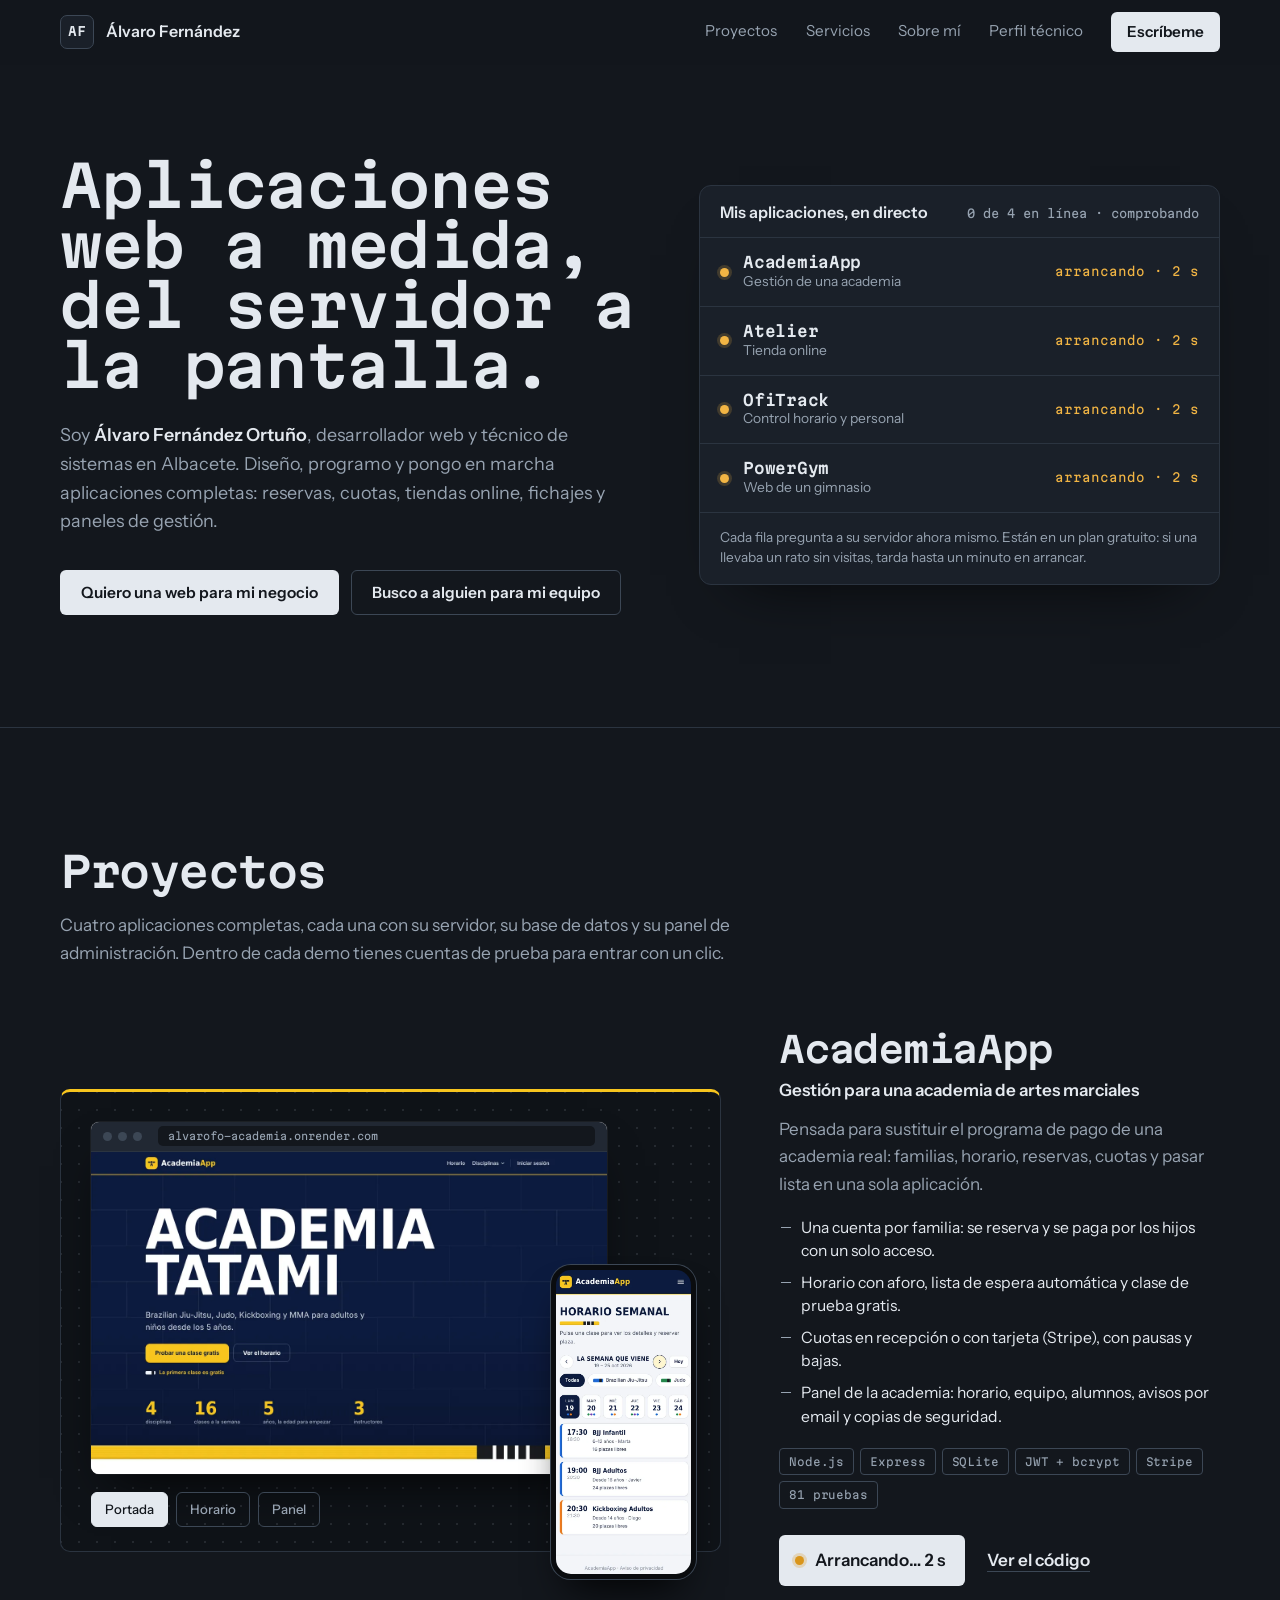
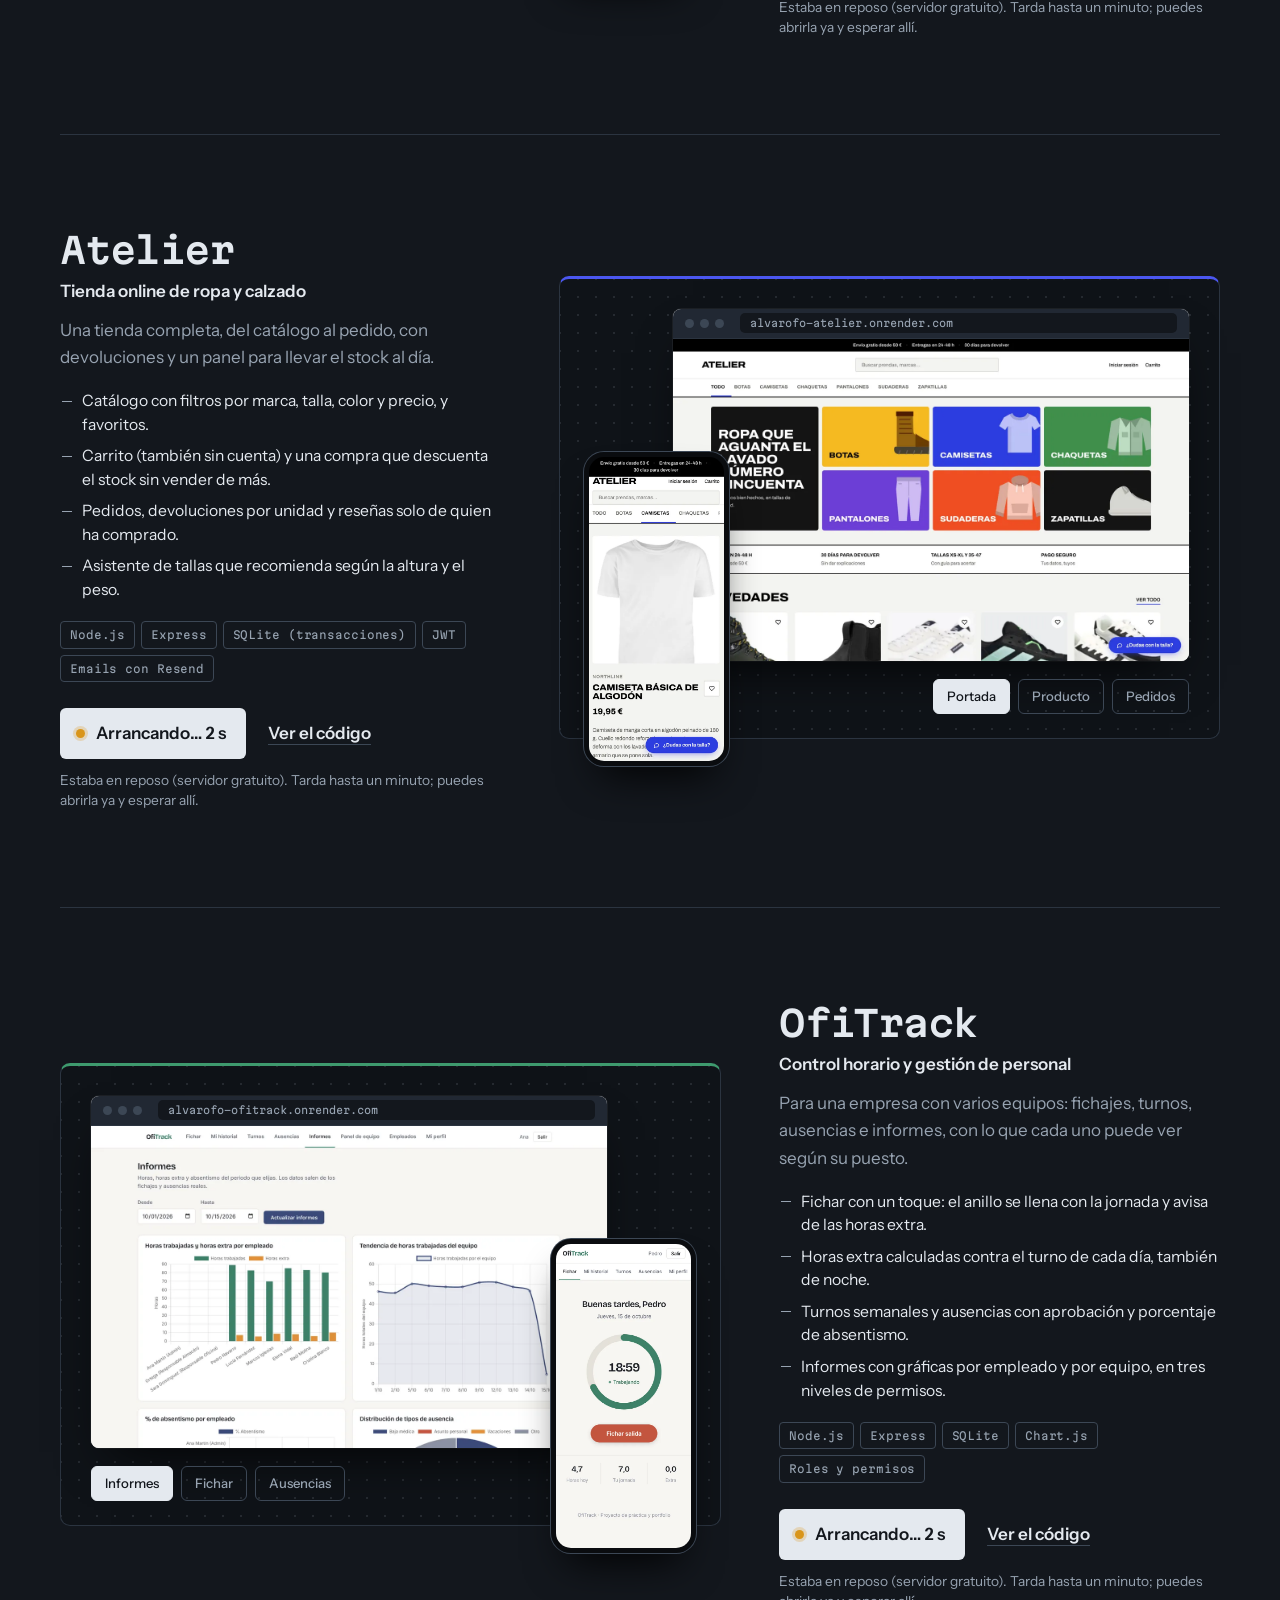
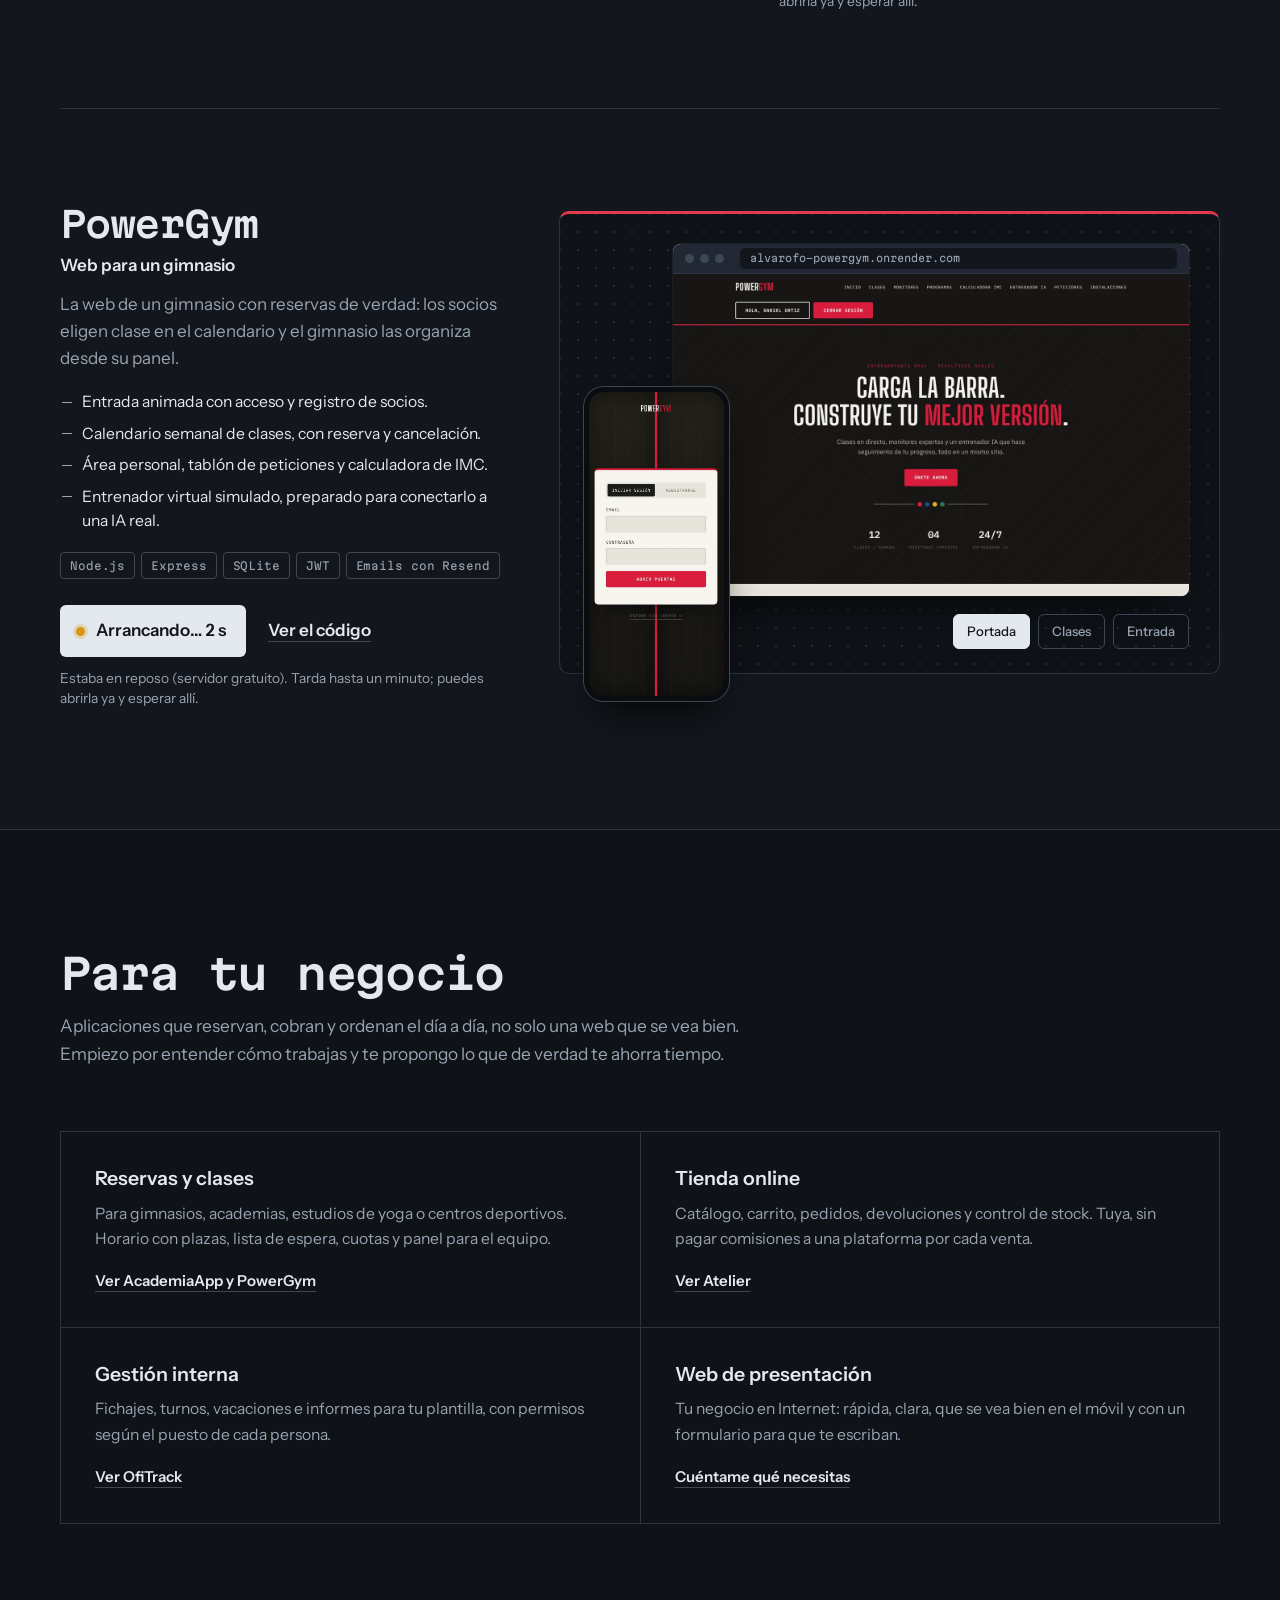
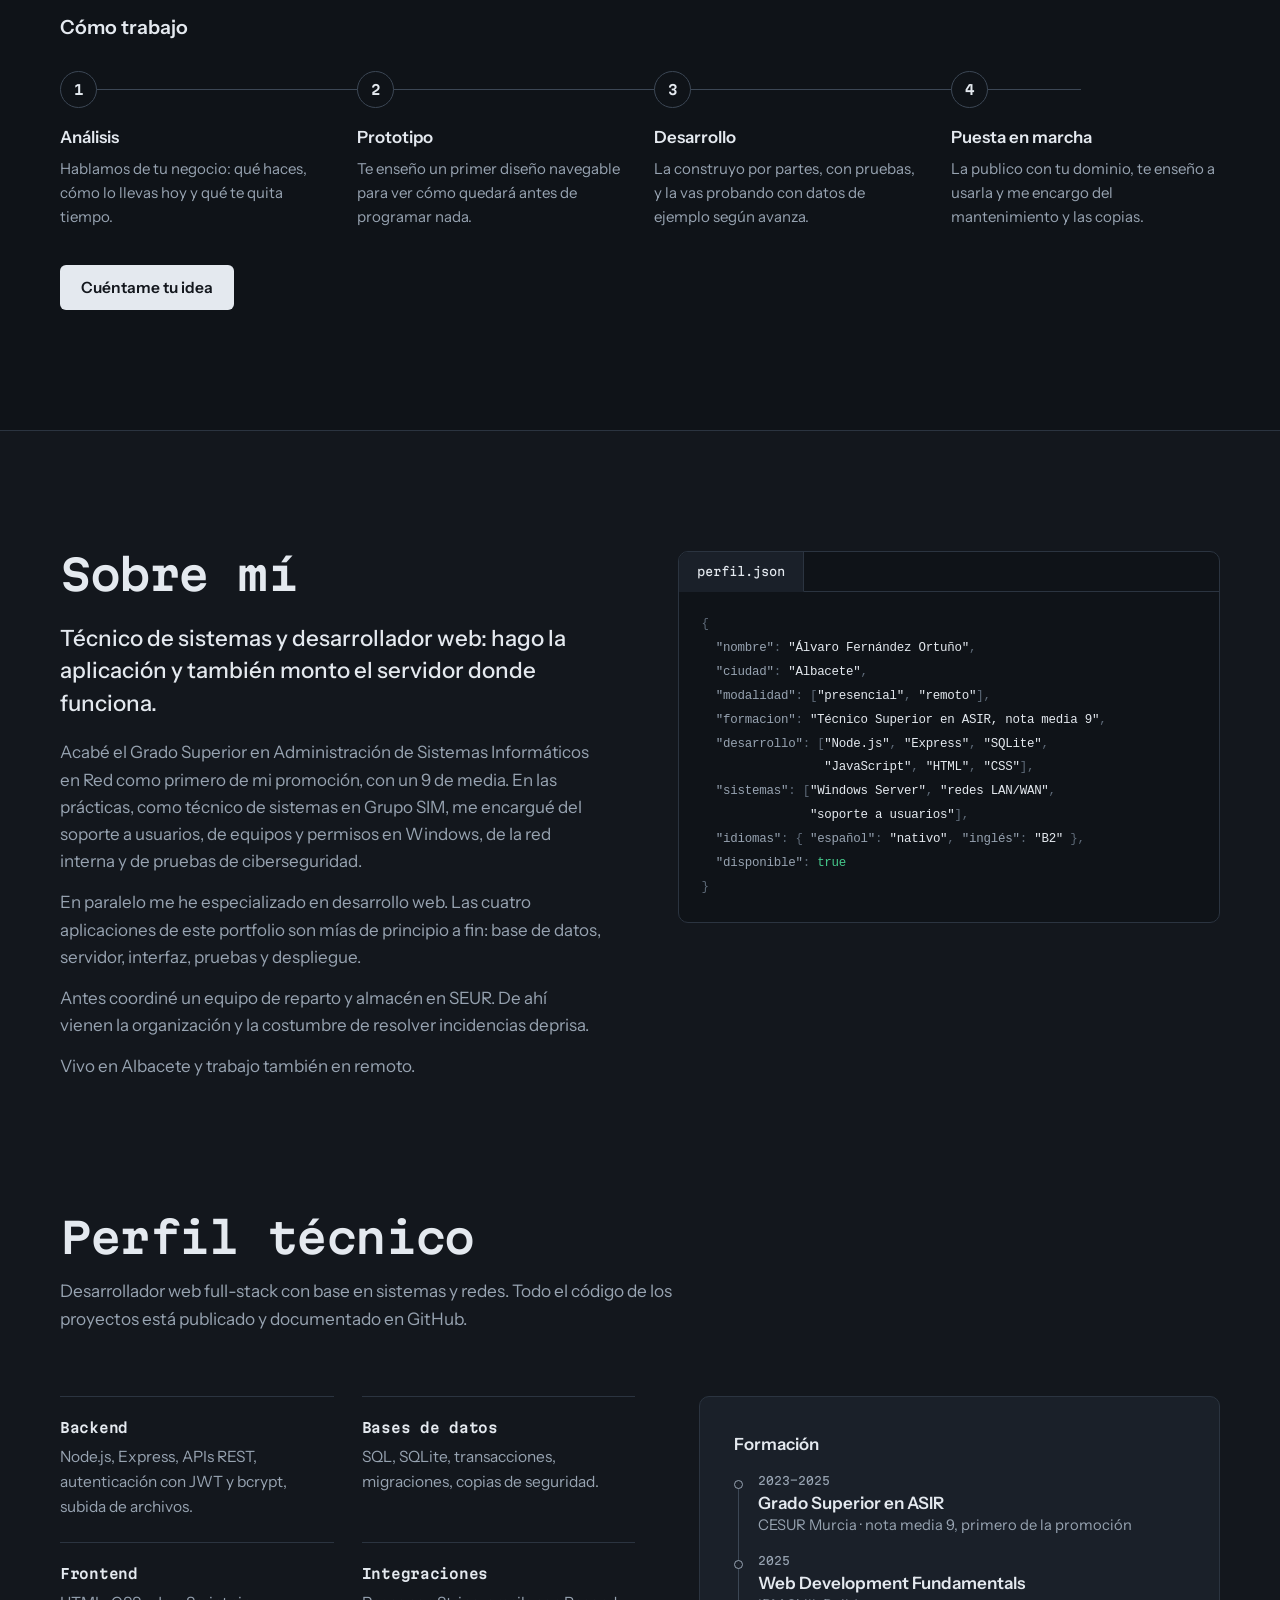
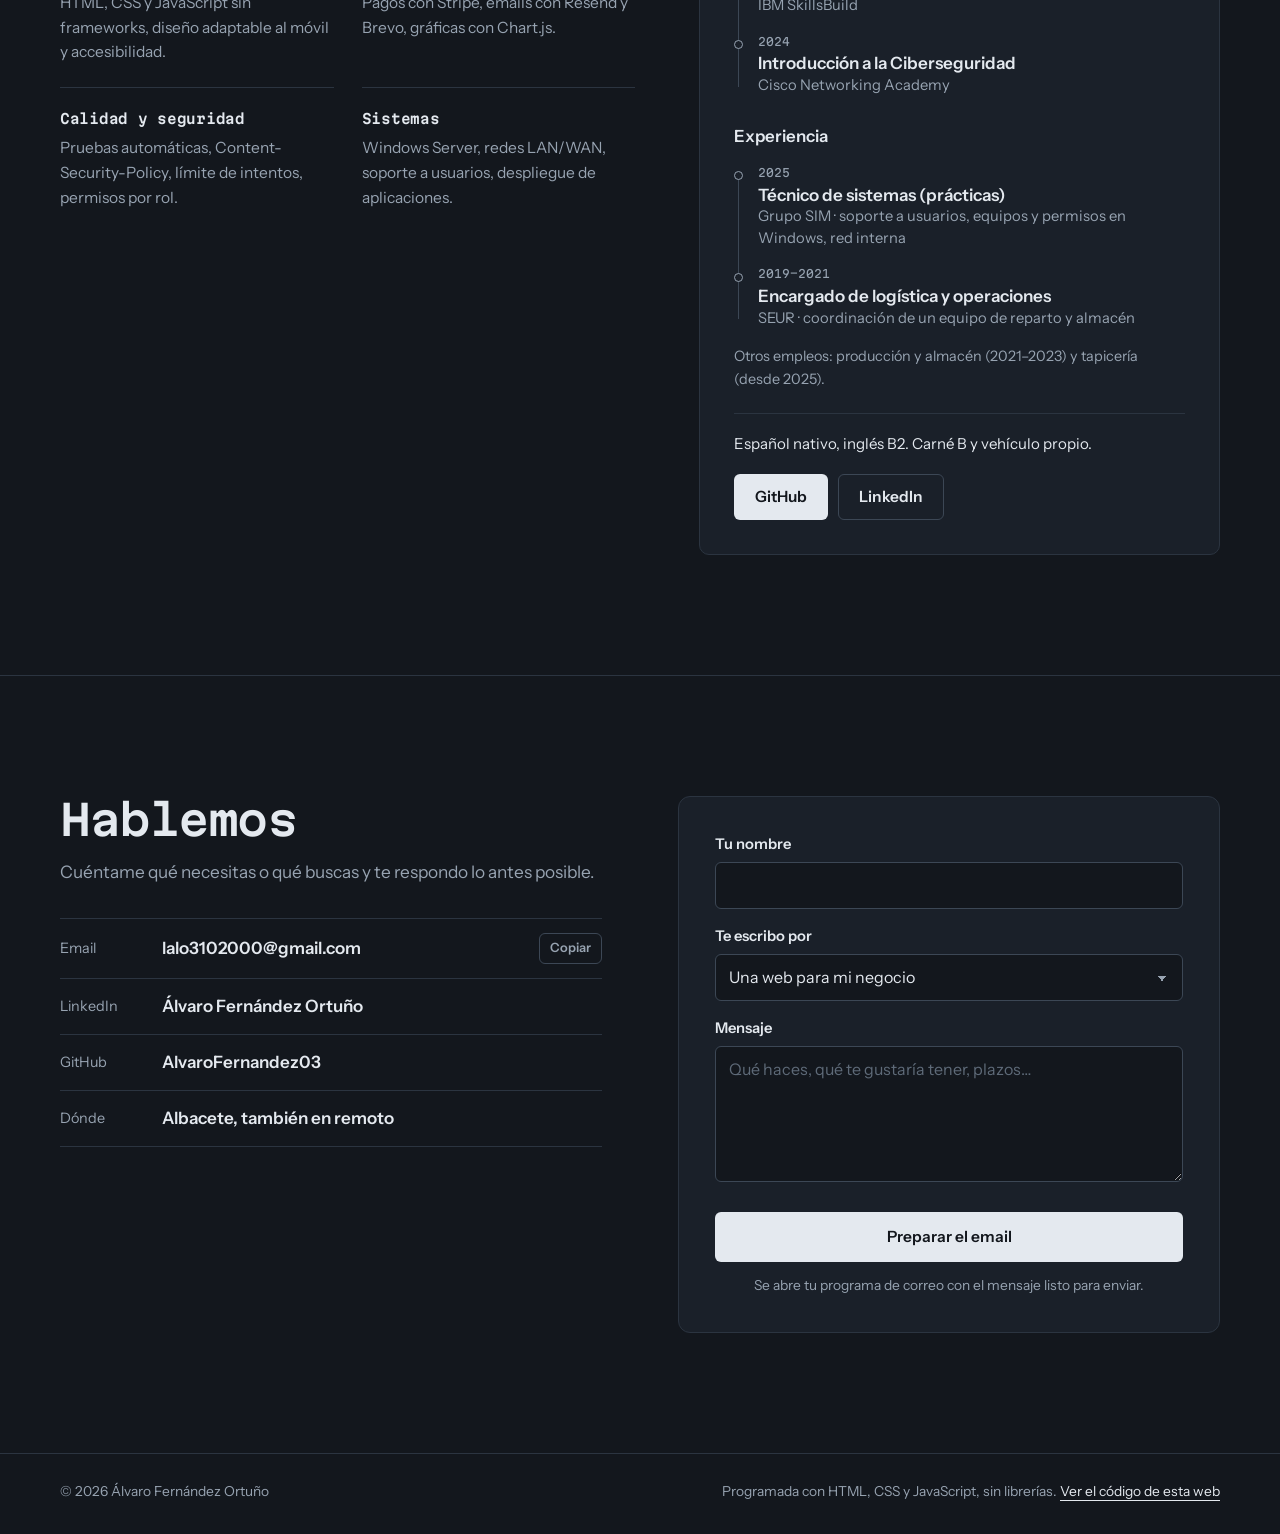
==== commit bdae93c6: "Nuevo diseño" ====
--- a/index.html
+++ b/index.html
@@ -3,24 +3,26 @@
 <head>
 <meta charset="UTF-8">
 <meta name="viewport" content="width=device-width, initial-scale=1.0">
-<title>Álvaro Fernández Ortuño · Aplicaciones web a medida</title>
-<meta name="description" content="Desarrollador web full-stack en Albacete. Webs con reservas, cuotas, tienda online y gestión de personal, hechas a medida y funcionando. Prueba mis proyectos en vivo.">
+<title>Álvaro Fernández Ortuño · Desarrollo web y sistemas</title>
+<meta name="description" content="Desarrollador web full-stack y técnico de sistemas en Albacete. Aplicaciones a medida con reservas, cuotas, tienda online y gestión de personal. Prueba mis proyectos en vivo.">
 <meta name="author" content="Álvaro Fernández Ortuño">
-<meta name="theme-color" content="#F2EDE3">
+<meta name="theme-color" content="#13171D">
+<meta name="color-scheme" content="dark">
 <link rel="canonical" href="https://alvarofernandez03.github.io/">
 <meta property="og:type" content="website">
 <meta property="og:locale" content="es_ES">
-<meta property="og:title" content="Álvaro Fernández Ortuño · Aplicaciones web a medida">
-<meta property="og:description" content="Webs con reservas, cuotas, tienda online y gestión de personal. Cuatro proyectos completos que puedes probar en vivo.">
+<meta property="og:title" content="Álvaro Fernández Ortuño · Desarrollo web y sistemas">
+<meta property="og:description" content="Aplicaciones web a medida, del servidor a la pantalla. Cuatro proyectos completos que puedes probar en vivo.">
 <meta property="og:url" content="https://alvarofernandez03.github.io/">
 <meta property="og:image" content="https://alvarofernandez03.github.io/img/og.jpg">
+<meta property="og:image:width" content="1200">
+<meta property="og:image:height" content="630">
 <meta name="twitter:card" content="summary_large_image">
 <link rel="icon" href="img/favicon.svg" type="image/svg+xml">
 <link rel="apple-touch-icon" href="img/apple-touch-icon.png">
-<link rel="preload" href="fuentes/young-serif.woff2" as="font" type="font/woff2" crossorigin>
+<link rel="preload" href="fuentes/martian-mono.woff2" as="font" type="font/woff2" crossorigin>
 <link rel="preload" href="fuentes/instrument-sans.woff2" as="font" type="font/woff2" crossorigin>
 <link rel="stylesheet" href="css/estilos.css">
-<script>document.documentElement.classList.add("js")</script>
 </head>
 <body>
 <a class="saltar" href="#proyectos">Saltar a los proyectos</a>
@@ -28,7 +30,7 @@
 <header class="cabecera" id="cabecera">
   <div class="contenedor cabecera-fila">
     <a class="marca" href="#inicio" aria-label="Álvaro Fernández Ortuño, inicio">
-      <span class="marca-sello" aria-hidden="true">AF</span>
+      <span class="marca-logo" aria-hidden="true">AF</span>
       <span class="marca-nombre">Álvaro Fernández</span>
     </a>
     <button class="menu-boton" id="menu-boton" aria-expanded="false" aria-controls="menu">Menú</button>
@@ -44,61 +46,68 @@
 
 <main id="inicio">
 
-  <!-- =========================================================== HÉROE -->
+  <!-- =========================================================== PORTADA -->
   <section class="heroe">
     <div class="contenedor heroe-rejilla">
       <div class="heroe-texto">
-        <p class="etiqueta">Desarrollo web · Albacete y en remoto</p>
-        <h1>Aplicaciones web hechas <span class="cosido">a medida</span>.</h1>
+        <h1>Aplicaciones web a medida, del servidor a la pantalla.</h1>
         <p class="heroe-entrada">
-          Soy <strong>Álvaro Fernández Ortuño</strong>. Diseño y programo webs completas
-          —reservas, cuotas, tiendas online, fichajes— y las dejo funcionando, con su panel
-          para que las gestiones tú.
+          Soy <strong>Álvaro Fernández Ortuño</strong>, desarrollador web y técnico de sistemas en
+          Albacete. Diseño, programo y pongo en marcha aplicaciones completas: reservas, cuotas,
+          tiendas online, fichajes y paneles de gestión.
         </p>
-        <div class="caminos">
-          <a class="camino" href="#servicios">
-            <span class="camino-quien">¿Tienes un negocio?</span>
-            <span class="camino-que">Mira qué puedo hacer por ti</span>
-            <span class="camino-flecha" aria-hidden="true">→</span>
-          </a>
-          <a class="camino" href="#perfil">
-            <span class="camino-quien">¿Buscas desarrollador?</span>
-            <span class="camino-que">Perfil técnico y código</span>
-            <span class="camino-flecha" aria-hidden="true">→</span>
-          </a>
-        </div>
-        <ul class="cifras" aria-label="En resumen">
-          <li><strong>4</strong> aplicaciones completas, en vivo</li>
-          <li><strong>81</strong> pruebas automáticas en la más grande</li>
-          <li><strong>ASIR</strong> primero de mi promoción</li>
+        <div class="heroe-botones">
+          <a class="boton boton-claro" href="#servicios">Quiero una web para mi negocio</a>
+          <a class="boton boton-linea" href="#perfil">Busco a alguien para mi equipo</a>
+        </div>
+      </div>
+
+      <!-- Panel de estado: consulta de verdad el servidor de cada demo al abrir la página -->
+      <section class="estado" aria-labelledby="t-estado">
+        <div class="estado-cab">
+          <h2 id="t-estado">Mis aplicaciones, en directo</h2>
+          <p class="estado-resumen" id="estado-resumen" aria-live="polite">Sin comprobar</p>
+        </div>
+        <ul class="estado-lista">
+          <li class="estado-fila" data-demo="https://alvarofo-academia.onrender.com">
+            <span class="led" aria-hidden="true"></span>
+            <a class="estado-nombre" href="#academiaapp">AcademiaApp <span>Gestión de una academia</span></a>
+            <span class="estado-valor">sin comprobar</span>
+          </li>
+          <li class="estado-fila" data-demo="https://alvarofo-atelier.onrender.com">
+            <span class="led" aria-hidden="true"></span>
+            <a class="estado-nombre" href="#atelier">Atelier <span>Tienda online</span></a>
+            <span class="estado-valor">sin comprobar</span>
+          </li>
+          <li class="estado-fila" data-demo="https://alvarofo-ofitrack.onrender.com">
+            <span class="led" aria-hidden="true"></span>
+            <a class="estado-nombre" href="#ofitrack">OfiTrack <span>Control horario y personal</span></a>
+            <span class="estado-valor">sin comprobar</span>
+          </li>
+          <li class="estado-fila" data-demo="https://alvarofo-powergym.onrender.com">
+            <span class="led" aria-hidden="true"></span>
+            <a class="estado-nombre" href="#powergym">PowerGym <span>Web de un gimnasio</span></a>
+            <span class="estado-valor">sin comprobar</span>
+          </li>
         </ul>
-      </div>
-
-      <!-- Tapete de corte con las piezas (capturas en móvil de cada proyecto) -->
-      <div class="tapete heroe-tapete" aria-hidden="true">
-        <span class="regla regla-arriba"></span>
-        <span class="regla regla-izq"></span>
-        <figure class="pieza-movil p1"><img src="img/proyectos/academiaapp-m1.webp" alt="" width="520" height="1125"><figcaption>N.º 01 · AcademiaApp</figcaption></figure>
-        <figure class="pieza-movil p2"><img src="img/proyectos/atelier-m1.webp" alt="" width="520" height="1125"><figcaption>N.º 02 · Atelier</figcaption></figure>
-        <figure class="pieza-movil p3"><img src="img/proyectos/ofitrack-m1.webp" alt="" width="520" height="1125"><figcaption>N.º 03 · OfiTrack</figcaption></figure>
-        <figure class="pieza-movil p4"><img src="img/proyectos/powergym-m1.webp" alt="" width="520" height="1125"><figcaption>N.º 04 · PowerGym</figcaption></figure>
-      </div>
+        <p class="estado-pie">Cada fila pregunta a su servidor ahora mismo. Están en un plan gratuito:
+          si una llevaba un rato sin visitas, tarda hasta un minuto en arrancar.</p>
+      </section>
     </div>
   </section>
 
   <!-- =========================================================== PROYECTOS -->
   <section class="seccion" id="proyectos" aria-labelledby="t-proyectos">
     <div class="contenedor">
-      <header class="seccion-cab aparece">
-        <p class="etiqueta">01 — Proyectos</p>
-        <h2 id="t-proyectos">Cuatro aplicaciones completas, funcionando.</h2>
-        <p class="seccion-sub">Cada una con su servidor, su base de datos y su panel de administración.
-          Puedes probarlas ahora mismo: dentro tienes cuentas de prueba para entrar con un clic.</p>
+      <header class="seccion-cab">
+        <h2 id="t-proyectos">Proyectos</h2>
+        <p class="seccion-sub">Cuatro aplicaciones completas, cada una con su servidor, su base de datos y su
+          panel de administración. Dentro de cada demo tienes cuentas de prueba para entrar con un clic.</p>
       </header>
 
       <!-- ---------- AcademiaApp ---------- -->
-      <article class="proyecto aparece" id="academiaapp" style="--acento:#F7C51E; --acento-tinta:#0D1B3E">
-        <div class="proyecto-media tapete">
+      <article class="proyecto" id="academiaapp" style="--acento:#F7C51E">
+        <div class="proyecto-media">
           <div class="navegador">
             <div class="navegador-barra"><i></i><i></i><i></i><span>alvarofo-academia.onrender.com</span></div>
             <img class="navegador-img" src="img/proyectos/academiaapp-d1.webp" alt="Portada de AcademiaApp: el nombre de la academia, sus disciplinas y cifras" width="1280" height="800" loading="lazy">
@@ -110,13 +119,12 @@
             <button type="button" aria-pressed="false" data-src="img/proyectos/academiaapp-d3.webp" data-alt="Panel de administración con el resumen del día">Panel</button>
           </div>
         </div>
-        <div class="proyecto-texto pieza">
-          <p class="pieza-num">Pieza 01 / 04</p>
+        <div class="proyecto-texto">
           <h3>AcademiaApp</h3>
           <p class="proyecto-tipo">Gestión para una academia de artes marciales</p>
           <p class="proyecto-reto">Pensada para sustituir el programa de pago de una academia real: familias,
-            horario, reservas, cuotas y pasar lista en una sola app.</p>
-          <ul class="lista-puntada">
+            horario, reservas, cuotas y pasar lista en una sola aplicación.</p>
+          <ul class="lista">
             <li>Una cuenta por familia: se reserva y se paga por los hijos con un solo acceso.</li>
             <li>Horario con aforo, lista de espera automática y clase de prueba gratis.</li>
             <li>Cuotas en recepción o con tarjeta (Stripe), con pausas y bajas.</li>
@@ -127,7 +135,7 @@
           </ul>
           <div class="proyecto-acciones">
             <a class="boton-demo" href="https://alvarofo-academia.onrender.com" target="_blank" rel="noopener" data-demo>
-              <span class="luz" aria-hidden="true"></span><span class="boton-demo-texto">Probar la demo</span>
+              <span class="led" aria-hidden="true"></span><span class="boton-demo-texto">Probar la demo</span>
             </a>
             <a class="enlace-codigo" href="https://github.com/AlvaroFernandez03/academiaapp" target="_blank" rel="noopener">Ver el código</a>
           </div>
@@ -136,8 +144,8 @@
       </article>
 
       <!-- ---------- Atelier ---------- -->
-      <article class="proyecto invertido aparece" id="atelier" style="--acento:#2F3BE0; --acento-tinta:#FFFFFF">
-        <div class="proyecto-media tapete">
+      <article class="proyecto invertido" id="atelier" style="--acento:#4B57F0">
+        <div class="proyecto-media">
           <div class="navegador">
             <div class="navegador-barra"><i></i><i></i><i></i><span>alvarofo-atelier.onrender.com</span></div>
             <img class="navegador-img" src="img/proyectos/atelier-d1.webp" alt="Portada de la tienda Atelier con el mosaico de categorías" width="1280" height="800" loading="lazy">
@@ -149,13 +157,12 @@
             <button type="button" aria-pressed="false" data-src="img/proyectos/atelier-d3.webp" data-alt="Área de cliente con sus pedidos">Pedidos</button>
           </div>
         </div>
-        <div class="proyecto-texto pieza">
-          <p class="pieza-num">Pieza 02 / 04</p>
+        <div class="proyecto-texto">
           <h3>Atelier</h3>
           <p class="proyecto-tipo">Tienda online de ropa y calzado</p>
           <p class="proyecto-reto">Una tienda completa, del catálogo al pedido, con devoluciones
             y un panel para llevar el stock al día.</p>
-          <ul class="lista-puntada">
+          <ul class="lista">
             <li>Catálogo con filtros por marca, talla, color y precio, y favoritos.</li>
             <li>Carrito (también sin cuenta) y una compra que descuenta el stock sin vender de más.</li>
             <li>Pedidos, devoluciones por unidad y reseñas solo de quien ha comprado.</li>
@@ -166,7 +173,7 @@
           </ul>
           <div class="proyecto-acciones">
             <a class="boton-demo" href="https://alvarofo-atelier.onrender.com" target="_blank" rel="noopener" data-demo>
-              <span class="luz" aria-hidden="true"></span><span class="boton-demo-texto">Probar la demo</span>
+              <span class="led" aria-hidden="true"></span><span class="boton-demo-texto">Probar la demo</span>
             </a>
             <a class="enlace-codigo" href="https://github.com/AlvaroFernandez03/atelier" target="_blank" rel="noopener">Ver el código</a>
           </div>
@@ -175,8 +182,8 @@
       </article>
 
       <!-- ---------- OfiTrack ---------- -->
-      <article class="proyecto aparece" id="ofitrack" style="--acento:#2F7A57; --acento-tinta:#FFFFFF">
-        <div class="proyecto-media tapete">
+      <article class="proyecto" id="ofitrack" style="--acento:#3E9A6E">
+        <div class="proyecto-media">
           <div class="navegador">
             <div class="navegador-barra"><i></i><i></i><i></i><span>alvarofo-ofitrack.onrender.com</span></div>
             <img class="navegador-img" src="img/proyectos/ofitrack-d1.webp" alt="Panel de informes de OfiTrack con gráficas de horas y absentismo" width="1280" height="800" loading="lazy">
@@ -188,13 +195,12 @@
             <button type="button" aria-pressed="false" data-src="img/proyectos/ofitrack-d3.webp" data-alt="Ausencias: solicitud y aprobación por el responsable">Ausencias</button>
           </div>
         </div>
-        <div class="proyecto-texto pieza">
-          <p class="pieza-num">Pieza 03 / 04</p>
+        <div class="proyecto-texto">
           <h3>OfiTrack</h3>
           <p class="proyecto-tipo">Control horario y gestión de personal</p>
           <p class="proyecto-reto">Para una empresa con varios equipos: fichajes, turnos, ausencias e
             informes, con lo que cada uno puede ver según su puesto.</p>
-          <ul class="lista-puntada">
+          <ul class="lista">
             <li>Fichar con un toque: el anillo se llena con la jornada y avisa de las horas extra.</li>
             <li>Horas extra calculadas contra el turno de cada día, también de noche.</li>
             <li>Turnos semanales y ausencias con aprobación y porcentaje de absentismo.</li>
@@ -205,7 +211,7 @@
           </ul>
           <div class="proyecto-acciones">
             <a class="boton-demo" href="https://alvarofo-ofitrack.onrender.com" target="_blank" rel="noopener" data-demo>
-              <span class="luz" aria-hidden="true"></span><span class="boton-demo-texto">Probar la demo</span>
+              <span class="led" aria-hidden="true"></span><span class="boton-demo-texto">Probar la demo</span>
             </a>
             <a class="enlace-codigo" href="https://github.com/AlvaroFernandez03/ofitrack" target="_blank" rel="noopener">Ver el código</a>
           </div>
@@ -214,8 +220,8 @@
       </article>
 
       <!-- ---------- PowerGym ---------- -->
-      <article class="proyecto invertido aparece" id="powergym" style="--acento:#D7263D; --acento-tinta:#FFFFFF">
-        <div class="proyecto-media tapete">
+      <article class="proyecto invertido" id="powergym" style="--acento:#E2394F">
+        <div class="proyecto-media">
           <div class="navegador">
             <div class="navegador-barra"><i></i><i></i><i></i><span>alvarofo-powergym.onrender.com</span></div>
             <img class="navegador-img" src="img/proyectos/powergym-d1.webp" alt="Portada de PowerGym: «Carga la barra. Construye tu mejor versión»" width="1280" height="800" loading="lazy">
@@ -227,13 +233,12 @@
             <button type="button" aria-pressed="false" data-src="img/proyectos/powergym-d3.webp" data-alt="Puerta de entrada animada con el acceso de socios">Entrada</button>
           </div>
         </div>
-        <div class="proyecto-texto pieza">
-          <p class="pieza-num">Pieza 04 / 04</p>
+        <div class="proyecto-texto">
           <h3>PowerGym</h3>
           <p class="proyecto-tipo">Web para un gimnasio</p>
           <p class="proyecto-reto">La web de un gimnasio con reservas de verdad: los socios eligen clase en
             el calendario y el gimnasio las organiza desde su panel.</p>
-          <ul class="lista-puntada">
+          <ul class="lista">
             <li>Entrada animada con acceso y registro de socios.</li>
             <li>Calendario semanal de clases, con reserva y cancelación.</li>
             <li>Área personal, tablón de peticiones y calculadora de IMC.</li>
@@ -244,53 +249,45 @@
           </ul>
           <div class="proyecto-acciones">
             <a class="boton-demo" href="https://alvarofo-powergym.onrender.com" target="_blank" rel="noopener" data-demo>
-              <span class="luz" aria-hidden="true"></span><span class="boton-demo-texto">Probar la demo</span>
+              <span class="led" aria-hidden="true"></span><span class="boton-demo-texto">Probar la demo</span>
             </a>
             <a class="enlace-codigo" href="https://github.com/AlvaroFernandez03/powergym" target="_blank" rel="noopener">Ver el código</a>
           </div>
           <p class="nota-demo" aria-live="polite"></p>
         </div>
       </article>
-
-      <p class="aviso-demos aparece">Las demos están en un servidor gratuito: si nadie las ha usado en un rato,
-        tardan hasta un minuto en despertar. Esta página las va despertando mientras la lees.</p>
     </div>
   </section>
 
   <!-- =========================================================== SERVICIOS -->
   <section class="seccion seccion-servicios" id="servicios" aria-labelledby="t-servicios">
     <div class="contenedor">
-      <header class="seccion-cab aparece">
-        <p class="etiqueta">02 — Para tu negocio</p>
-        <h2 id="t-servicios">Webs que trabajan por ti.</h2>
-        <p class="seccion-sub">No solo que se vean bien: que reserven, cobren y ordenen el día a día.
-          Empiezo por entender cómo funciona tu negocio y te propongo lo que de verdad te ahorra tiempo.</p>
+      <header class="seccion-cab">
+        <h2 id="t-servicios">Para tu negocio</h2>
+        <p class="seccion-sub">Aplicaciones que reservan, cobran y ordenan el día a día, no solo una web
+          que se vea bien. Empiezo por entender cómo trabajas y te propongo lo que de verdad te ahorra tiempo.</p>
       </header>
 
       <div class="servicios">
-        <article class="servicio pieza aparece">
-          <p class="servicio-num">A</p>
+        <article class="servicio">
           <h3>Reservas y clases</h3>
           <p>Para gimnasios, academias, estudios de yoga o centros deportivos. Horario con plazas,
             lista de espera, cuotas y panel para el equipo.</p>
-          <a class="servicio-ejemplo" href="#academiaapp">Ejemplo: AcademiaApp y PowerGym</a>
+          <a class="servicio-ejemplo" href="#academiaapp">Ver AcademiaApp y PowerGym</a>
         </article>
-        <article class="servicio pieza aparece">
-          <p class="servicio-num">B</p>
+        <article class="servicio">
           <h3>Tienda online</h3>
           <p>Catálogo, carrito, pedidos, devoluciones y control de stock. Tuya, sin pagar
             comisiones a una plataforma por cada venta.</p>
-          <a class="servicio-ejemplo" href="#atelier">Ejemplo: Atelier</a>
+          <a class="servicio-ejemplo" href="#atelier">Ver Atelier</a>
         </article>
-        <article class="servicio pieza aparece">
-          <p class="servicio-num">C</p>
+        <article class="servicio">
           <h3>Gestión interna</h3>
           <p>Fichajes, turnos, vacaciones e informes para tu plantilla, con permisos según el
             puesto de cada persona.</p>
-          <a class="servicio-ejemplo" href="#ofitrack">Ejemplo: OfiTrack</a>
+          <a class="servicio-ejemplo" href="#ofitrack">Ver OfiTrack</a>
         </article>
-        <article class="servicio pieza aparece">
-          <p class="servicio-num">D</p>
+        <article class="servicio">
           <h3>Web de presentación</h3>
           <p>Tu negocio en Internet: rápida, clara, que se vea bien en el móvil y con un formulario
             para que te escriban.</p>
@@ -298,20 +295,19 @@
         </article>
       </div>
 
-      <div class="proceso aparece">
+      <div class="proceso">
         <h3 class="proceso-titulo">Cómo trabajo</h3>
-        <p class="proceso-sub">Como en un taller: primero se toman medidas.</p>
         <ol class="pasos">
-          <li><span class="paso-num">1</span><h4>Tomar medidas</h4>
+          <li><span class="paso-num">1</span><h4>Análisis</h4>
             <p>Hablamos de tu negocio: qué haces, cómo lo llevas hoy y qué te quita tiempo.</p></li>
-          <li><span class="paso-num">2</span><h4>El patrón</h4>
-            <p>Te enseño un primer diseño para ver cómo quedará antes de programar nada.</p></li>
-          <li><span class="paso-num">3</span><h4>Confección</h4>
-            <p>La construyo por partes y la vas probando según avanza, con datos de ejemplo.</p></li>
-          <li><span class="paso-num">4</span><h4>Entrega y arreglos</h4>
-            <p>La publico con tu dominio, te enseño a usarla y sigo a mano para los ajustes.</p></li>
+          <li><span class="paso-num">2</span><h4>Prototipo</h4>
+            <p>Te enseño un primer diseño navegable para ver cómo quedará antes de programar nada.</p></li>
+          <li><span class="paso-num">3</span><h4>Desarrollo</h4>
+            <p>La construyo por partes, con pruebas, y la vas probando con datos de ejemplo según avanza.</p></li>
+          <li><span class="paso-num">4</span><h4>Puesta en marcha</h4>
+            <p>La publico con tu dominio, te enseño a usarla y me encargo del mantenimiento y las copias.</p></li>
         </ol>
-        <a class="boton boton-tinta" href="#contacto">Cuéntame tu idea</a>
+        <a class="boton boton-claro" href="#contacto">Cuéntame tu idea</a>
       </div>
     </div>
   </section>
@@ -319,55 +315,59 @@
   <!-- =========================================================== SOBRE MÍ -->
   <section class="seccion" id="sobre-mi" aria-labelledby="t-sobre-mi">
     <div class="contenedor sobre-rejilla">
-      <header class="seccion-cab aparece">
-        <p class="etiqueta">03 — Sobre mí</p>
-        <h2 id="t-sobre-mi">De oficio, a medida.</h2>
-        <div class="ficha" role="group" aria-label="Ficha rápida">
-          <p class="ficha-marca">Álvaro Fernández</p>
-          <dl>
-            <div><dt>Hecho en</dt><dd>Albacete</dd></div>
-            <div><dt>Oficio</dt><dd>Tapicero</dd></div>
-            <div><dt>Formación</dt><dd>ASIR, 9 de media</dd></div>
-            <div><dt>Hago</dt><dd>Webs completas, de principio a fin</dd></div>
-            <div><dt>Trabajo</dt><dd>En persona o en remoto</dd></div>
-          </dl>
-        </div>
-      </header>
-      <div class="sobre-texto aparece">
-        <p class="sobre-grande">Vengo de oficios en los que las cosas se hacen bien o se notan.</p>
-        <p>He coordinado un equipo de reparto y almacén en SEUR, he trabajado en producción y control
-          de calidad y hoy soy tapicero. En la tapicería se toman medidas, se corta según patrón y se
-          revisa cada acabado antes de entregar.</p>
-        <p>Programo igual. Estudié el Grado Superior en Administración de Sistemas Informáticos en Red
-          —acabé primero de mi promoción, con un 9 de media—, trabajé como técnico de sistemas y me
-          he especializado en desarrollo web: aplicaciones completas, del servidor y la base de datos
-          a lo que ve el cliente, con su seguridad y sus pruebas.</p>
+      <div class="sobre-texto">
+        <h2 id="t-sobre-mi">Sobre mí</h2>
+        <p class="sobre-grande">Técnico de sistemas y desarrollador web: hago la aplicación y también
+          monto el servidor donde funciona.</p>
+        <p>Acabé el Grado Superior en Administración de Sistemas Informáticos en Red como primero de mi
+          promoción, con un 9 de media. En las prácticas, como técnico de sistemas en Grupo SIM, me
+          encargué del soporte a usuarios, de equipos y permisos en Windows, de la red interna y de
+          pruebas de ciberseguridad.</p>
+        <p>En paralelo me he especializado en desarrollo web. Las cuatro aplicaciones de este portfolio
+          son mías de principio a fin: base de datos, servidor, interfaz, pruebas y despliegue.</p>
+        <p>Antes coordiné un equipo de reparto y almacén en SEUR. De ahí vienen la organización y la
+          costumbre de resolver incidencias deprisa.</p>
         <p>Vivo en Albacete y trabajo también en remoto.</p>
       </div>
+
+      <figure class="codigo" aria-label="Resumen de mi perfil en formato JSON">
+        <figcaption class="codigo-pestana">perfil.json</figcaption>
+<pre><code><span class="p">{</span>
+  <span class="k">"nombre"</span><span class="p">:</span> <span class="s">"Álvaro Fernández Ortuño"</span><span class="p">,</span>
+  <span class="k">"ciudad"</span><span class="p">:</span> <span class="s">"Albacete"</span><span class="p">,</span>
+  <span class="k">"modalidad"</span><span class="p">:</span> <span class="p">[</span><span class="s">"presencial"</span><span class="p">,</span> <span class="s">"remoto"</span><span class="p">],</span>
+  <span class="k">"formacion"</span><span class="p">:</span> <span class="s">"Técnico Superior en ASIR, nota media 9"</span><span class="p">,</span>
+  <span class="k">"desarrollo"</span><span class="p">:</span> <span class="p">[</span><span class="s">"Node.js"</span><span class="p">,</span> <span class="s">"Express"</span><span class="p">,</span> <span class="s">"SQLite"</span><span class="p">,</span>
+                 <span class="s">"JavaScript"</span><span class="p">,</span> <span class="s">"HTML"</span><span class="p">,</span> <span class="s">"CSS"</span><span class="p">],</span>
+  <span class="k">"sistemas"</span><span class="p">:</span> <span class="p">[</span><span class="s">"Windows Server"</span><span class="p">,</span> <span class="s">"redes LAN/WAN"</span><span class="p">,</span>
+               <span class="s">"soporte a usuarios"</span><span class="p">],</span>
+  <span class="k">"idiomas"</span><span class="p">:</span> <span class="p">{</span> <span class="k">"español"</span><span class="p">:</span> <span class="s">"nativo"</span><span class="p">,</span> <span class="k">"inglés"</span><span class="p">:</span> <span class="s">"B2"</span> <span class="p">},</span>
+  <span class="k">"disponible"</span><span class="p">:</span> <span class="b">true</span>
+<span class="p">}</span></code></pre>
+      </figure>
     </div>
   </section>
 
   <!-- =========================================================== PERFIL -->
   <section class="seccion seccion-perfil" id="perfil" aria-labelledby="t-perfil">
     <div class="contenedor">
-      <header class="seccion-cab aparece">
-        <p class="etiqueta">04 — Para empresas</p>
-        <h2 id="t-perfil">Perfil técnico.</h2>
+      <header class="seccion-cab">
+        <h2 id="t-perfil">Perfil técnico</h2>
         <p class="seccion-sub">Desarrollador web full-stack con base en sistemas y redes. Todo el código
           de los proyectos está publicado y documentado en GitHub.</p>
       </header>
 
       <div class="perfil-rejilla">
-        <div class="habilidades aparece">
-          <div class="habilidad"><h3>Backend</h3><p>Node.js, Express, APIs REST, autenticación con JWT y bcrypt, subida de archivos.</p></div>
-          <div class="habilidad"><h3>Bases de datos</h3><p>SQL, SQLite, transacciones, migraciones, copias de seguridad.</p></div>
-          <div class="habilidad"><h3>Frontend</h3><p>HTML, CSS y JavaScript sin frameworks, diseño adaptable al móvil y accesibilidad.</p></div>
-          <div class="habilidad"><h3>Integraciones</h3><p>Pagos con Stripe, emails con Resend y Brevo, gráficas con Chart.js.</p></div>
-          <div class="habilidad"><h3>Calidad y seguridad</h3><p>Pruebas automáticas, Content-Security-Policy, límite de intentos, permisos por rol.</p></div>
-          <div class="habilidad"><h3>Sistemas</h3><p>Windows Server, redes LAN/WAN, soporte a usuarios, despliegue de aplicaciones.</p></div>
-        </div>
-
-        <div class="trayectoria aparece">
+        <dl class="habilidades">
+          <div class="habilidad"><dt>Backend</dt><dd>Node.js, Express, APIs REST, autenticación con JWT y bcrypt, subida de archivos.</dd></div>
+          <div class="habilidad"><dt>Bases de datos</dt><dd>SQL, SQLite, transacciones, migraciones, copias de seguridad.</dd></div>
+          <div class="habilidad"><dt>Frontend</dt><dd>HTML, CSS y JavaScript sin frameworks, diseño adaptable al móvil y accesibilidad.</dd></div>
+          <div class="habilidad"><dt>Integraciones</dt><dd>Pagos con Stripe, emails con Resend y Brevo, gráficas con Chart.js.</dd></div>
+          <div class="habilidad"><dt>Calidad y seguridad</dt><dd>Pruebas automáticas, Content-Security-Policy, límite de intentos, permisos por rol.</dd></div>
+          <div class="habilidad"><dt>Sistemas</dt><dd>Windows Server, redes LAN/WAN, soporte a usuarios, despliegue de aplicaciones.</dd></div>
+        </dl>
+
+        <div class="trayectoria">
           <h3 class="trayectoria-titulo">Formación</h3>
           <ol class="linea-tiempo">
             <li><span class="fecha">2023–2025</span><strong>Grado Superior en ASIR</strong><span>CESUR Murcia · nota media 9, primero de la promoción</span></li>
@@ -376,15 +376,14 @@
           </ol>
           <h3 class="trayectoria-titulo">Experiencia</h3>
           <ol class="linea-tiempo">
-            <li><span class="fecha">2025–hoy</span><strong>Tapicero</strong><span>Sistemas Dinámicos P3</span></li>
-            <li><span class="fecha">2025</span><strong>Técnico de sistemas</strong><span>Grupo SIM · soporte, servidores, redes y copias</span></li>
-            <li><span class="fecha">2021–2023</span><strong>Técnico de mantenimiento y producción</strong><span>Dekora</span></li>
+            <li><span class="fecha">2025</span><strong>Técnico de sistemas (prácticas)</strong><span>Grupo SIM · soporte a usuarios, equipos y permisos en Windows, red interna</span></li>
             <li><span class="fecha">2019–2021</span><strong>Encargado de logística y operaciones</strong><span>SEUR · coordinación de un equipo de reparto y almacén</span></li>
           </ol>
-          <p class="idiomas">Castellano nativo · Inglés B2 · Carné B y vehículo propio</p>
+          <p class="otros-empleos">Otros empleos: producción y almacén (2021–2023) y tapicería (desde 2025).</p>
+          <p class="idiomas">Español nativo, inglés B2. Carné B y vehículo propio.</p>
           <div class="perfil-enlaces">
-            <a class="boton boton-tinta" href="https://github.com/AlvaroFernandez03" target="_blank" rel="noopener">GitHub</a>
-            <a class="boton boton-borde" href="https://www.linkedin.com/in/%C3%A1lvaro-fern%C3%A1ndez-ortu%C3%B1o-651114183/" target="_blank" rel="noopener">LinkedIn</a>
+            <a class="boton boton-claro" href="https://github.com/AlvaroFernandez03" target="_blank" rel="noopener">GitHub</a>
+            <a class="boton boton-linea" href="https://www.linkedin.com/in/%C3%A1lvaro-fern%C3%A1ndez-ortu%C3%B1o-651114183/" target="_blank" rel="noopener">LinkedIn</a>
           </div>
         </div>
       </div>
@@ -392,23 +391,21 @@
   </section>
 
   <!-- =========================================================== CONTACTO -->
-  <section class="seccion seccion-contacto tapete" id="contacto" aria-labelledby="t-contacto">
+  <section class="seccion seccion-contacto" id="contacto" aria-labelledby="t-contacto">
     <div class="contenedor contacto-rejilla">
-      <header class="contacto-cab aparece">
-        <p class="etiqueta">05 — Contacto</p>
-        <h2 id="t-contacto">Hablemos.</h2>
+      <div class="contacto-cab">
+        <h2 id="t-contacto">Hablemos</h2>
         <p class="seccion-sub">Cuéntame qué necesitas o qué buscas y te respondo lo antes posible.</p>
-        <ul class="contacto-datos">
-          <li><span>Email</span><a href="mailto:lalo3102000@gmail.com">lalo3102000@gmail.com</a>
-            <button type="button" class="copiar" data-copiar="lalo3102000@gmail.com">Copiar</button></li>
-          <li><span>LinkedIn</span><a href="https://www.linkedin.com/in/%C3%A1lvaro-fern%C3%A1ndez-ortu%C3%B1o-651114183/" target="_blank" rel="noopener">Álvaro Fernández Ortuño</a></li>
-          <li><span>GitHub</span><a href="https://github.com/AlvaroFernandez03" target="_blank" rel="noopener">AlvaroFernandez03</a></li>
-          <li><span>Dónde</span>Albacete · también en remoto</li>
-        </ul>
-      </header>
-
-      <form class="formulario pieza aparece" id="formulario" novalidate>
-        <p class="pieza-num">Tu mensaje</p>
+        <dl class="contacto-datos">
+          <div><dt>Email</dt><dd><a href="mailto:lalo3102000@gmail.com">lalo3102000@gmail.com</a>
+            <button type="button" class="copiar" data-copiar="lalo3102000@gmail.com">Copiar</button></dd></div>
+          <div><dt>LinkedIn</dt><dd><a href="https://www.linkedin.com/in/%C3%A1lvaro-fern%C3%A1ndez-ortu%C3%B1o-651114183/" target="_blank" rel="noopener">Álvaro Fernández Ortuño</a></dd></div>
+          <div><dt>GitHub</dt><dd><a href="https://github.com/AlvaroFernandez03" target="_blank" rel="noopener">AlvaroFernandez03</a></dd></div>
+          <div><dt>Dónde</dt><dd>Albacete, también en remoto</dd></div>
+        </dl>
+      </div>
+
+      <form class="formulario" id="formulario" novalidate>
         <div class="campo">
           <label for="f-nombre">Tu nombre</label>
           <input id="f-nombre" name="nombre" autocomplete="name" required>
@@ -425,7 +422,7 @@
           <label for="f-mensaje">Mensaje</label>
           <textarea id="f-mensaje" name="mensaje" rows="5" required placeholder="Qué haces, qué te gustaría tener, plazos…"></textarea>
         </div>
-        <button class="boton boton-tinta" type="submit">Preparar el email</button>
+        <button class="boton boton-claro" type="submit">Preparar el email</button>
         <p class="formulario-nota" id="f-nota" aria-live="polite">Se abre tu programa de correo con el mensaje listo para enviar.</p>
       </form>
     </div>
@@ -435,7 +432,7 @@
 <footer class="pie">
   <div class="contenedor pie-fila">
     <p>© 2026 Álvaro Fernández Ortuño</p>
-    <p>Hecho a mano con HTML, CSS y JavaScript · <a href="https://github.com/AlvaroFernandez03/AlvaroFernandez03.github.io" target="_blank" rel="noopener">código de esta web</a></p>
+    <p>Programada con HTML, CSS y JavaScript, sin librerías. <a href="https://github.com/AlvaroFernandez03/AlvaroFernandez03.github.io" target="_blank" rel="noopener">Ver el código de esta web</a></p>
   </div>
 </footer>
 
--- a/css/estilos.css
+++ b/css/estilos.css
@@ -1,14 +1,15 @@
 /* ==========================================================================
-   Portfolio de Álvaro Fernández Ortuño
-   Idea visual: un taller. El tapete verde de corte (con su cuadrícula y su
-   regla), las piezas de patrón con su margen de costura discontinuo y los
-   piquetes, las puntadas como subrayado y la cinta métrica.
+   Portfolio de Álvaro Fernández Ortuño · desarrollo web y sistemas
+   Idea: una consola de sistemas. Fondo grafito y casi sin color: el color
+   solo aparece para decir el estado de algo (las luces de las demos, que
+   consultan su servidor de verdad) o la marca de cada aplicación.
    ========================================================================== */
 
 @font-face {
-  font-family: "Young Serif";
-  src: url("../fuentes/young-serif.woff2") format("woff2");
-  font-weight: 400;
+  font-family: "Martian Mono";
+  src: url("../fuentes/martian-mono.woff2") format("woff2");
+  font-weight: 400 600;
+  font-stretch: 75% 112.5%;
   font-style: normal;
   font-display: swap;
   unicode-range: U+0000-00FF, U+0131, U+0152-0153, U+02BB-02BC, U+02C6, U+02DA, U+02DC, U+0304, U+0308, U+0329, U+2000-206F, U+20AC, U+2122, U+2191, U+2193, U+2212, U+2215, U+FEFF, U+FFFD;
@@ -22,41 +23,32 @@
   font-display: swap;
   unicode-range: U+0000-00FF, U+0131, U+0152-0153, U+02BB-02BC, U+02C6, U+02DA, U+02DC, U+0304, U+0308, U+0329, U+2000-206F, U+20AC, U+2122, U+2191, U+2193, U+2212, U+2215, U+FEFF, U+FFFD;
 }
-@font-face {
-  font-family: "Martian Mono";
-  src: url("../fuentes/martian-mono.woff2") format("woff2");
-  font-weight: 400 600;
-  font-stretch: 75% 112.5%;
-  font-style: normal;
-  font-display: swap;
-  unicode-range: U+0000-00FF, U+0131, U+0152-0153, U+02BB-02BC, U+02C6, U+02DA, U+02DC, U+0304, U+0308, U+0329, U+2000-206F, U+20AC, U+2122, U+2191, U+2193, U+2212, U+2215, U+FEFF, U+FFFD;
-}
 
 :root {
-  --papel: #F2EDE3;
-  --papel-claro: #FAF7F1;
-  --papel-oscuro: #E8E1D3;
-  --tinta: #1D1B18;
-  --tinta-suave: #514C44;
-  --linea: rgba(29, 27, 24, 0.14);
-  --linea-fuerte: rgba(29, 27, 24, 0.32);
-  --tapete: #2C4A3A;
-  --tapete-oscuro: #223B2E;
-  --tiza: #C4472D;
-  --tiza-texto: #A93A22;
-  --hilo: #E7B53C;
-  --verde-luz: #43C27F;
-
-  --f-titulo: "Young Serif", Georgia, "Times New Roman", serif;
+  --fondo: #13171D;
+  --fondo-hondo: #0F1318;
+  --panel: #1A2029;
+  --panel-alto: #212833;
+  --linea: #2B3440;
+  --linea-fuerte: #3C4755;
+  --texto: #E4E9EF;
+  --tenue: #97A3B1;
+  --apagado: #5E6A78;
+
+  /* Colores de estado: solo para las luces y los avisos */
+  --ok: #46C98B;
+  --aviso: #F2B544;
+  --fallo: #EF6B5E;
+
+  --f-codigo: "Martian Mono", ui-monospace, "SFMono-Regular", Consolas, monospace;
   --f-texto: "Instrument Sans", system-ui, -apple-system, "Segoe UI", Roboto, sans-serif;
-  --f-mono: "Martian Mono", ui-monospace, "SFMono-Regular", Consolas, monospace;
 
   --margen: clamp(16px, 4vw, 40px);
-  --ancho: 1180px;
-  --cabecera: 68px;
+  --ancho: 1160px;
+  --cabecera: 64px;
   --curva: cubic-bezier(0.2, 0.7, 0.2, 1);
 
-  color-scheme: light;
+  color-scheme: dark;
 }
 
 /* ---------------------------------------------------------------- Base */
@@ -65,152 +57,105 @@
 @media (prefers-reduced-motion: no-preference) { html { scroll-behavior: smooth; } }
 body {
   margin: 0;
-  background: var(--papel);
-  color: var(--tinta);
+  background: var(--fondo);
+  color: var(--texto);
   font-family: var(--f-texto);
   font-size: 1.0625rem;
   line-height: 1.6;
   -webkit-font-smoothing: antialiased;
-  text-rendering: optimizeLegibility;
   overflow-x: clip;
 }
 img { max-width: 100%; height: auto; display: block; }
-h1, h2, h3, h4, p, ul, ol, figure { margin: 0; }
+h1, h2, h3, h4, p, ul, ol, dl, dd, figure { margin: 0; }
 ul, ol { padding: 0; list-style: none; }
 a { color: inherit; }
 button, input, select, textarea { font: inherit; color: inherit; }
 button { cursor: pointer; }
-[id] { scroll-margin-top: calc(var(--cabecera) + 16px); }
-::selection { background: var(--hilo); color: var(--tinta); }
-:focus-visible { outline: 2px solid var(--tiza); outline-offset: 3px; border-radius: 4px; }
+strong { font-weight: 600; }
+[id] { scroll-margin-top: calc(var(--cabecera) + 20px); }
+::selection { background: var(--texto); color: var(--fondo); }
+:focus-visible { outline: 2px solid var(--aviso); outline-offset: 3px; border-radius: 4px; }
 
 .contenedor { width: min(var(--ancho), 100% - 2 * var(--margen)); margin-inline: auto; }
 
 .saltar {
   position: absolute; left: 12px; top: -60px; z-index: 100;
-  background: var(--tinta); color: var(--papel); padding: 10px 16px; border-radius: 8px;
+  background: var(--texto); color: var(--fondo); padding: 10px 16px; border-radius: 6px;
   text-decoration: none; font-weight: 600;
 }
 .saltar:focus { top: 12px; }
 
-/* Etiqueta pequeña de sección (como la etiqueta de una pieza) */
-.etiqueta {
-  display: inline-flex; align-items: center; gap: 10px;
-  font-family: var(--f-mono); font-size: 0.74rem; font-weight: 500;
-  letter-spacing: 0.08em; text-transform: uppercase; color: var(--tiza-texto);
-}
-.etiqueta::before {
-  content: ""; width: 26px; height: 2px; flex: none;
-  background: repeating-linear-gradient(90deg, currentColor 0 5px, transparent 5px 9px);
-}
-
-h1, h2, h3 { font-family: var(--f-titulo); font-weight: 400; letter-spacing: -0.01em; }
-h2 { font-size: clamp(2.1rem, 4.6vw, 3.5rem); line-height: 1.06; margin-top: 14px; text-wrap: balance; }
+/* Títulos: Martian Mono ancha, la voz técnica de la página */
+h1, h2, .proyecto-texto h3 {
+  font-family: var(--f-codigo);
+  font-weight: 600;
+  font-stretch: 112.5%;
+  letter-spacing: -0.035em;
+  text-wrap: balance;
+}
+h2 { font-size: clamp(1.75rem, 3.6vw, 2.6rem); line-height: 1.12; }
 
 /* Botones */
 .boton {
-  display: inline-flex; align-items: center; justify-content: center; gap: 8px;
-  padding: 13px 22px; border-radius: 999px; border: 1.5px solid var(--tinta);
-  font-weight: 600; font-size: 0.98rem; text-decoration: none; line-height: 1.2;
-  transition: transform 0.2s var(--curva), background-color 0.2s, color 0.2s, box-shadow 0.2s;
-}
-.boton:hover { transform: translateY(-2px); }
-.boton-tinta { background: var(--tinta); color: var(--papel); }
-.boton-tinta:hover { background: #000; box-shadow: 0 10px 22px -12px rgba(0, 0, 0, 0.6); }
-.boton-borde { background: transparent; color: var(--tinta); }
-.boton-borde:hover { background: var(--tinta); color: var(--papel); }
-
-/* ------------------------------------------------- Tapete de corte (verde) */
-.tapete {
-  position: relative;
-  background-color: var(--tapete);
-  background-image:
-    linear-gradient(rgba(255, 255, 255, 0.13) 1px, transparent 1px),
-    linear-gradient(90deg, rgba(255, 255, 255, 0.13) 1px, transparent 1px),
-    linear-gradient(rgba(255, 255, 255, 0.05) 1px, transparent 1px),
-    linear-gradient(90deg, rgba(255, 255, 255, 0.05) 1px, transparent 1px);
-  background-size: 100px 100px, 100px 100px, 20px 20px, 20px 20px;
-  background-position: -1px -1px;
-  border-radius: 18px;
-  color: var(--papel);
-  isolation: isolate;
-}
-/* Las líneas en diagonal de 45° que llevan todos los tapetes */
-.tapete::before {
-  content: ""; position: absolute; inset: 0; z-index: -1; pointer-events: none; border-radius: inherit;
-  background:
-    linear-gradient(135deg, transparent calc(50% - 0.6px), rgba(255, 255, 255, 0.12) 50%, transparent calc(50% + 0.6px)),
-    linear-gradient(45deg, transparent calc(50% - 0.6px), rgba(255, 255, 255, 0.07) 50%, transparent calc(50% + 0.6px));
-}
-
-/* ------------------------------------------- Pieza de patrón (tarjeta papel) */
-.pieza {
-  position: relative;
-  background: var(--papel-claro);
-  border: 1px solid var(--linea);
-  border-radius: 6px;
-  box-shadow: 0 1px 0 rgba(29, 27, 24, 0.04), 0 22px 44px -30px rgba(29, 27, 24, 0.45);
-}
-/* Margen de costura */
-.pieza::before {
-  content: ""; position: absolute; inset: 9px; pointer-events: none;
-  border: 1.5px dashed rgba(196, 71, 45, 0.42); border-radius: 3px;
-}
-/* Piquete: la muesca en el borde del patrón */
-.pieza::after {
-  content: ""; position: absolute; top: -1px; left: 50%; transform: translateX(-50%);
-  border-left: 7px solid transparent; border-right: 7px solid transparent;
-  border-top: 9px solid var(--papel);
-}
-.pieza-num {
-  font-family: var(--f-mono); font-size: 0.7rem; letter-spacing: 0.1em; text-transform: uppercase;
-  color: var(--tiza-texto);
-}
+  display: inline-flex; align-items: center; justify-content: center; gap: 10px;
+  padding: 12px 20px; border-radius: 6px; border: 1px solid transparent;
+  font-weight: 600; font-size: 0.97rem; line-height: 1.25; text-decoration: none; text-align: center;
+  transition: background-color 0.15s, border-color 0.15s, color 0.15s;
+}
+.boton-claro { background: var(--texto); color: var(--fondo); }
+.boton-claro:hover { background: #FFFFFF; }
+.boton-linea { border-color: var(--linea-fuerte); color: var(--texto); }
+.boton-linea:hover { border-color: var(--texto); }
+
+/* ----------------------------------------------------------- Luces (LED) */
+.led {
+  position: relative; display: inline-block; flex: none;
+  width: 9px; height: 9px; border-radius: 50%;
+  background: var(--apagado);
+  transition: background-color 0.3s, box-shadow 0.3s;
+}
+[data-estado="comprobando"] .led { animation: parpadeo 1s ease-in-out infinite; }
+[data-estado="despertando"] .led {
+  background: var(--aviso); box-shadow: 0 0 0 3px rgba(242, 181, 68, 0.18);
+  animation: parpadeo 1s ease-in-out infinite;
+}
+[data-estado="lista"] .led { background: var(--ok); box-shadow: 0 0 0 3px rgba(70, 201, 139, 0.16), 0 0 10px rgba(70, 201, 139, 0.75); }
+[data-estado="error"] .led { background: var(--fallo); box-shadow: 0 0 0 3px rgba(239, 107, 94, 0.18); }
+@keyframes parpadeo { 50% { opacity: 0.3; } }
 
 /* ----------------------------------------------------------------- Cabecera */
 .cabecera {
   position: sticky; top: 0; z-index: 50;
-  background: rgba(242, 237, 227, 0.9);
+  background: rgba(19, 23, 29, 0.88);
   -webkit-backdrop-filter: blur(10px); backdrop-filter: blur(10px);
-}
-.cabecera::after {
-  content: ""; position: absolute; left: 0; right: 0; bottom: 0; height: 1.5px;
-  background: repeating-linear-gradient(90deg, var(--linea-fuerte) 0 7px, transparent 7px 12px);
-  opacity: 0; transition: opacity 0.3s;
-}
-.cabecera.con-borde::after { opacity: 1; }
+  border-bottom: 1px solid transparent;
+  transition: border-color 0.2s;
+}
+.cabecera.con-borde { border-bottom-color: var(--linea); }
 .cabecera-fila { display: flex; align-items: center; justify-content: space-between; gap: 20px; height: var(--cabecera); }
 
-.marca { display: inline-flex; align-items: center; gap: 11px; text-decoration: none; }
-.marca-sello {
-  display: grid; place-items: center; width: 40px; height: 40px; border-radius: 50%;
-  background: var(--tiza); color: var(--papel-claro);
-  font-family: var(--f-titulo); font-size: 0.98rem; letter-spacing: 0.02em;
-  outline: 1.5px dashed rgba(250, 247, 241, 0.75); outline-offset: -5px;
-  transition: transform 0.4s var(--curva);
-}
-.marca:hover .marca-sello { transform: rotate(-12deg); }
-.marca-nombre { font-weight: 600; font-size: 1.02rem; letter-spacing: -0.005em; }
+.marca { display: inline-flex; align-items: center; gap: 12px; text-decoration: none; }
+.marca-logo {
+  display: grid; place-items: center; width: 34px; height: 34px; border-radius: 7px;
+  background: var(--panel); border: 1px solid var(--linea-fuerte);
+  font-family: var(--f-codigo); font-weight: 600; font-size: 0.78rem; letter-spacing: -0.02em;
+}
+.marca-nombre { font-weight: 600; font-size: 1rem; }
 
 .menu { display: flex; align-items: center; gap: clamp(16px, 2.2vw, 30px); }
 .menu a {
-  position: relative; text-decoration: none; font-weight: 500; font-size: 0.95rem; padding: 6px 0;
-}
-.menu a:not(.menu-contacto)::after {
-  content: ""; position: absolute; left: 0; right: 0; bottom: 0; height: 2px;
-  background: repeating-linear-gradient(90deg, var(--tiza) 0 5px, transparent 5px 8px);
-  transform: scaleX(0); transform-origin: left; transition: transform 0.35s var(--curva);
-}
-.menu a:not(.menu-contacto):hover::after,
-.menu a.activo::after { transform: scaleX(1); }
-.menu .menu-contacto {
-  background: var(--tinta); color: var(--papel); padding: 9px 18px; border-radius: 999px; font-weight: 600;
-  transition: background-color 0.2s, transform 0.2s var(--curva);
-}
-.menu .menu-contacto:hover { background: var(--tiza); transform: translateY(-1px); }
+  text-decoration: none; font-size: 0.95rem; color: var(--tenue); padding: 6px 0;
+  border-bottom: 1px solid transparent; transition: color 0.15s, border-color 0.15s;
+}
+.menu a:hover, .menu a.activo { color: var(--texto); }
+.menu a.activo { border-bottom-color: var(--texto); }
+.menu a.menu-contacto, .menu a.menu-contacto.activo {
+  color: var(--fondo); background: var(--texto); padding: 8px 16px; border-radius: 6px; font-weight: 600; border: 0;
+}
+.menu a.menu-contacto:hover { color: var(--fondo); background: #FFFFFF; }
 .menu-boton {
-  display: none; background: transparent; border: 1.5px solid var(--tinta); border-radius: 999px;
-  padding: 8px 16px; font-family: var(--f-mono); font-size: 0.74rem; letter-spacing: 0.06em; text-transform: uppercase;
+  display: none; background: transparent; border: 1px solid var(--linea-fuerte); border-radius: 6px;
+  padding: 7px 14px; font-size: 0.92rem; font-weight: 600;
 }
 
 @media (max-width: 860px) {
@@ -218,481 +163,330 @@
   .menu {
     position: absolute; top: var(--cabecera); left: 0; right: 0;
     flex-direction: column; align-items: stretch; gap: 0;
-    background: var(--papel); padding: 8px var(--margen) 22px;
-    box-shadow: 0 18px 30px -22px rgba(29, 27, 24, 0.5);
-    visibility: hidden; opacity: 0; transform: translateY(-8px);
-    transition: opacity 0.22s, transform 0.22s var(--curva), visibility 0s 0.22s;
+    background: var(--fondo); padding: 4px var(--margen) 20px; border-bottom: 1px solid var(--linea);
+    visibility: hidden; opacity: 0; transform: translateY(-6px);
+    transition: opacity 0.2s, transform 0.2s var(--curva), visibility 0s 0.2s;
   }
-  .menu-abierto .menu { visibility: visible; opacity: 1; transform: none; transition: opacity 0.22s, transform 0.22s var(--curva); }
-  .menu a { padding: 14px 0; font-size: 1.08rem; border-bottom: 1.5px dashed var(--linea); }
-  .menu a:not(.menu-contacto)::after { display: none; }
-  .menu .menu-contacto { margin-top: 16px; text-align: center; border-bottom: 0; padding: 13px 18px; }
-  .menu-abierto.cabecera { background: var(--papel); }
-}
-
-/* -------------------------------------------------------------------- Héroe */
-.heroe { padding: clamp(36px, 6vw, 80px) 0 clamp(72px, 9vw, 120px); }
+  .menu-abierto .menu { visibility: visible; opacity: 1; transform: none; transition: opacity 0.2s, transform 0.2s var(--curva); }
+  .menu a { padding: 14px 0; font-size: 1.05rem; color: var(--texto); border-bottom: 1px solid var(--linea); }
+  .menu a.activo { border-bottom-color: var(--linea); }
+  .menu .menu-contacto { margin-top: 16px; text-align: center; padding: 13px 18px; }
+  .menu-abierto.cabecera { background: var(--fondo); border-bottom-color: var(--linea); }
+}
+
+/* -------------------------------------------------------------------- Portada */
+.heroe { padding: clamp(40px, 7vw, 96px) 0 clamp(64px, 9vw, 112px); border-bottom: 1px solid var(--linea); }
 .heroe-rejilla {
-  display: grid; grid-template-columns: minmax(0, 1.08fr) minmax(0, 0.92fr);
+  display: grid; grid-template-columns: minmax(0, 1.05fr) minmax(0, 0.95fr);
   gap: clamp(36px, 5vw, 72px); align-items: center;
 }
-.heroe h1 {
-  font-size: clamp(2.75rem, 6.4vw, 5.3rem); line-height: 1.0; margin: 18px 0 26px;
-  text-wrap: balance;
-}
-.cosido { position: relative; white-space: nowrap; color: var(--tiza); }
-.cosido::after {
-  content: ""; position: absolute; left: 0.02em; right: 0.04em; bottom: -0.04em; height: 0.07em; min-height: 3px;
-  background: repeating-linear-gradient(90deg, var(--tiza) 0 0.22em, transparent 0.22em 0.36em);
-  clip-path: inset(0 100% 0 0);
-  animation: coser 1.4s 0.5s steps(14, end) forwards;
-}
-@keyframes coser { to { clip-path: inset(0 0 0 0); } }
-
-.heroe-entrada { font-size: clamp(1.08rem, 1.45vw, 1.24rem); color: var(--tinta-suave); max-width: 33em; }
-.heroe-entrada strong { color: var(--tinta); font-weight: 600; }
-
-.caminos { display: grid; grid-template-columns: 1fr 1fr; gap: 12px; margin: 32px 0 36px; max-width: 580px; }
-.camino {
-  display: grid; grid-template-columns: 1fr auto; column-gap: 12px; align-items: center;
-  padding: 16px 18px 15px; border: 1.5px solid var(--tinta); border-radius: 12px;
-  background: var(--papel-claro); text-decoration: none;
-  transition: background-color 0.25s, color 0.25s, transform 0.25s var(--curva), box-shadow 0.25s;
-}
-.camino-quien { font-family: var(--f-titulo); font-size: 1.14rem; line-height: 1.25; }
-.camino-que { grid-column: 1; font-size: 0.88rem; color: var(--tinta-suave); transition: color 0.25s; }
-.camino-flecha { grid-column: 2; grid-row: 1 / span 2; font-size: 1.3rem; transition: transform 0.25s var(--curva); }
-.camino:hover { background: var(--tinta); color: var(--papel); transform: translateY(-2px); box-shadow: 0 14px 26px -16px rgba(0, 0, 0, 0.6); }
-.camino:hover .camino-que { color: rgba(242, 237, 227, 0.75); }
-.camino:hover .camino-flecha { transform: translateX(4px); }
-
-.cifras { display: flex; flex-wrap: wrap; gap: 14px clamp(20px, 3vw, 38px); }
-.cifras li { font-size: 0.86rem; color: var(--tinta-suave); max-width: 12em; line-height: 1.4; }
-.cifras strong { display: block; font-family: var(--f-titulo); font-weight: 400; font-size: 2.05rem; line-height: 1.05; color: var(--tinta); margin-bottom: 4px; }
-
-/* El tapete del héroe con las piezas (las capturas en el móvil) */
-.heroe-tapete { aspect-ratio: 5 / 6; width: 100%; max-width: 560px; justify-self: end; }
-.regla { position: absolute; pointer-events: none; z-index: 0; }
-.regla-arriba {
-  top: 0; left: 22px; right: 18px; height: 16px;
-  background-image:
-    repeating-linear-gradient(90deg, rgba(231, 181, 60, 0.95) 0 1.5px, transparent 1.5px 50px),
-    repeating-linear-gradient(90deg, rgba(231, 181, 60, 0.6) 0 1px, transparent 1px 10px);
-  background-size: 100% 16px, 100% 8px; background-repeat: no-repeat;
-}
-.regla-izq {
-  left: 0; top: 22px; bottom: 18px; width: 16px;
-  background-image:
-    repeating-linear-gradient(180deg, rgba(231, 181, 60, 0.95) 0 1.5px, transparent 1.5px 50px),
-    repeating-linear-gradient(180deg, rgba(231, 181, 60, 0.6) 0 1px, transparent 1px 10px);
-  background-size: 16px 100%, 8px 100%; background-repeat: no-repeat;
-}
-
-.pieza-movil {
-  position: absolute; z-index: 1; width: 39%;
-  background: var(--papel-claro); padding: 9px 9px 0; border-radius: 6px;
-  box-shadow: 0 18px 30px -16px rgba(0, 0, 0, 0.6);
-  transform: rotate(var(--giro));
-  transition: transform 0.45s var(--curva), box-shadow 0.45s;
-  animation: colocar 0.9s var(--curva) both;
-}
-.pieza-movil::before {
-  content: ""; position: absolute; inset: 4px; pointer-events: none;
-  border: 1.2px dashed rgba(196, 71, 45, 0.5); border-radius: 4px;
-}
-.pieza-movil img {
-  width: 100%; aspect-ratio: 10 / 13; object-fit: cover; object-position: top;
-  border-radius: 3px; background: #ddd;
-}
-.pieza-movil figcaption {
-  font-family: var(--f-mono); font-size: 0.62rem; letter-spacing: 0.06em; text-transform: uppercase;
-  color: var(--tinta); padding: 8px 2px 9px; white-space: nowrap; overflow: hidden; text-overflow: ellipsis;
-}
-.p1 { --giro: -6deg; left: 7%;  top: 6%;  animation-delay: 0.15s; }
-.p2 { --giro: 4deg;  left: 54%; top: 3%;  animation-delay: 0.3s; }
-.p3 { --giro: 3deg;  left: 11%; top: 52%; animation-delay: 0.45s; z-index: 2; }
-.p4 { --giro: -4deg; left: 52%; top: 49%; animation-delay: 0.6s;  z-index: 2; }
-.pieza-movil:hover { transform: rotate(0deg) translateY(-8px) scale(1.03); z-index: 5; box-shadow: 0 30px 40px -18px rgba(0, 0, 0, 0.7); }
-@keyframes colocar {
-  from { opacity: 0; transform: translate(18px, -26px) rotate(calc(var(--giro) * 3)) scale(1.04); }
-  to   { opacity: 1; transform: rotate(var(--giro)); }
-}
+.heroe h1 { font-size: clamp(2.15rem, 4.6vw, 3.55rem); line-height: 1.06; }
+.heroe-entrada { margin-top: 26px; font-size: clamp(1.05rem, 1.4vw, 1.18rem); color: var(--tenue); max-width: 34em; }
+.heroe-entrada strong { color: var(--texto); }
+.heroe-botones { display: flex; flex-wrap: wrap; gap: 12px; margin-top: 34px; }
+
+/* El panel de estado de las demos */
+.estado {
+  background: var(--panel); border: 1px solid var(--linea); border-radius: 12px;
+  box-shadow: 0 30px 60px -40px rgba(0, 0, 0, 0.9);
+}
+.estado-cab {
+  display: flex; align-items: baseline; justify-content: space-between; gap: 12px; flex-wrap: wrap;
+  padding: 16px 20px 14px; border-bottom: 1px solid var(--linea);
+}
+.estado-cab h2 {
+  font-family: var(--f-texto); font-stretch: 100%; letter-spacing: 0; font-weight: 600;
+  font-size: 1rem; line-height: 1.3;
+}
+.estado-resumen { font-family: var(--f-codigo); font-size: 0.74rem; color: var(--tenue); font-variant-numeric: tabular-nums; }
+.estado-fila {
+  display: grid; grid-template-columns: auto minmax(0, 1fr) auto; align-items: center; gap: 14px;
+  padding: 15px 20px; border-bottom: 1px solid var(--linea);
+}
+.estado-nombre {
+  display: flex; flex-direction: column; text-decoration: none;
+  font-family: var(--f-codigo); font-weight: 600; font-size: 0.95rem; letter-spacing: -0.02em; line-height: 1.3;
+}
+.estado-nombre span { font-family: var(--f-texto); font-weight: 400; font-size: 0.86rem; letter-spacing: 0; color: var(--tenue); }
+.estado-nombre:hover { text-decoration: underline; text-underline-offset: 4px; text-decoration-thickness: 1px; }
+.estado-valor {
+  font-family: var(--f-codigo); font-size: 0.76rem; color: var(--tenue); text-align: right;
+  font-variant-numeric: tabular-nums; white-space: nowrap;
+}
+[data-estado="lista"] .estado-valor { color: var(--ok); }
+[data-estado="despertando"] .estado-valor { color: var(--aviso); }
+[data-estado="error"] .estado-valor { color: var(--fallo); }
+.estado-pie { padding: 14px 20px 16px; font-size: 0.85rem; color: var(--tenue); line-height: 1.5; }
 
 /* ------------------------------------------------------------------ Secciones */
-.seccion { padding: clamp(72px, 10vw, 128px) 0; position: relative; }
-.seccion-cab { max-width: 780px; margin-bottom: clamp(40px, 6vw, 64px); }
-.seccion-sub { margin-top: 18px; font-size: 1.12rem; color: var(--tinta-suave); max-width: 40em; }
+.seccion { padding: clamp(72px, 10vw, 120px) 0; }
+.seccion-cab { max-width: 720px; margin-bottom: clamp(40px, 6vw, 64px); }
+.seccion-sub { margin-top: 16px; font-size: 1.08rem; color: var(--tenue); max-width: 40em; }
 
 /* --------------------------------------------------------------- Proyectos */
 .proyecto {
-  display: grid; grid-template-columns: minmax(0, 1.18fr) minmax(0, 0.82fr);
+  display: grid; grid-template-columns: minmax(0, 1.2fr) minmax(0, 0.8fr);
   grid-template-areas: "media texto";
-  gap: clamp(28px, 4vw, 52px); align-items: center;
-  margin-bottom: clamp(72px, 10vw, 120px);
-}
-.proyecto.invertido { grid-template-columns: minmax(0, 0.82fr) minmax(0, 1.18fr); grid-template-areas: "texto media"; }
-.proyecto-media { grid-area: media; padding: 30px 30px 26px; margin-bottom: 26px; }
-.proyecto-texto { grid-area: texto; padding: clamp(30px, 3.4vw, 42px) clamp(26px, 3vw, 40px); }
-
+  gap: clamp(28px, 4.5vw, 64px); align-items: center;
+  padding-bottom: clamp(56px, 8vw, 96px); margin-bottom: clamp(56px, 8vw, 96px);
+  border-bottom: 1px solid var(--linea);
+}
+.proyecto:last-child { margin-bottom: 0; padding-bottom: 0; border-bottom: 0; }
+.proyecto.invertido { grid-template-columns: minmax(0, 0.8fr) minmax(0, 1.2fr); grid-template-areas: "texto media"; }
+
+/* La zona de capturas: un panel con rejilla de puntos y la franja del color de cada app */
+.proyecto-media {
+  grid-area: media; position: relative;
+  padding: 30px 30px 24px; margin-bottom: 28px;
+  background-color: var(--fondo-hondo);
+  background-image: radial-gradient(circle, rgba(151, 163, 177, 0.16) 1px, transparent 1.2px);
+  background-size: 18px 18px; background-position: 9px 9px;
+  border: 1px solid var(--linea); border-top: 3px solid var(--acento); border-radius: 10px;
+}
 .navegador {
   position: relative; z-index: 1; width: 86%;
-  background: #fff; border-radius: 10px; overflow: hidden;
-  box-shadow: 0 26px 50px -24px rgba(0, 0, 0, 0.75), 0 0 0 1px rgba(0, 0, 0, 0.2);
+  background: #fff; border-radius: 8px; overflow: hidden;
+  box-shadow: 0 24px 48px -20px rgba(0, 0, 0, 0.85), 0 0 0 1px rgba(255, 255, 255, 0.06);
 }
 .invertido .navegador { margin-left: auto; }
 .navegador-barra {
   display: flex; align-items: center; gap: 6px; height: 30px; padding: 0 12px;
-  background: #ECE7DE; border-bottom: 1px solid rgba(0, 0, 0, 0.08);
-}
-.navegador-barra i { width: 9px; height: 9px; border-radius: 50%; background: #CFC7B9; flex: none; }
+  background: var(--panel-alto); border-bottom: 1px solid var(--linea);
+}
+.navegador-barra i { width: 9px; height: 9px; border-radius: 50%; background: var(--linea-fuerte); flex: none; }
 .navegador-barra span {
-  margin-left: 10px; flex: 1; min-width: 0; background: #fff; border-radius: 6px; padding: 2px 10px;
-  font-family: var(--f-mono); font-size: 0.64rem; color: var(--tinta-suave);
+  margin-left: 10px; flex: 1; min-width: 0; background: var(--fondo); border-radius: 5px; padding: 2px 10px;
+  font-family: var(--f-codigo); font-size: 0.64rem; color: var(--tenue);
   white-space: nowrap; overflow: hidden; text-overflow: ellipsis;
 }
 .navegador-img { width: 100%; aspect-ratio: 1280 / 800; object-fit: cover; object-position: top; transition: opacity 0.18s ease; }
 .navegador-img.cambiando { opacity: 0; }
 
 .movil {
-  position: absolute; z-index: 2; right: 24px; bottom: -26px; width: 22%;
+  position: absolute; z-index: 2; right: 24px; bottom: -28px; width: 22%;
   aspect-ratio: 520 / 1125; object-fit: cover; object-position: top;
-  border: 5px solid #141414; border-radius: 20px; background: #141414;
-  box-shadow: 0 24px 40px -16px rgba(0, 0, 0, 0.8);
+  border: 5px solid #0A0C0F; border-radius: 20px; background: #0A0C0F;
+  box-shadow: 0 0 0 1px var(--linea-fuerte), 0 24px 40px -16px rgba(0, 0, 0, 0.9);
 }
 .invertido .movil { right: auto; left: 24px; }
 
 .miniaturas { position: relative; z-index: 1; display: flex; flex-wrap: wrap; gap: 8px; margin-top: 18px; max-width: 68%; }
 .invertido .miniaturas { margin-left: auto; justify-content: flex-end; }
 .miniaturas button {
-  font-family: var(--f-mono); font-size: 0.68rem; letter-spacing: 0.04em;
-  padding: 7px 13px; border-radius: 999px;
-  background: rgba(255, 255, 255, 0.06); color: var(--papel);
-  border: 1.2px dashed rgba(242, 237, 227, 0.45);
-  transition: background-color 0.2s, color 0.2s, border-color 0.2s;
-}
-.miniaturas button:hover { border-color: var(--hilo); color: var(--hilo); }
-.miniaturas button[aria-pressed="true"] { background: var(--hilo); color: var(--tinta); border: 1.2px solid var(--hilo); }
-
-.proyecto-texto h3 { font-size: clamp(2.1rem, 3.3vw, 2.7rem); line-height: 1.05; margin-top: 10px; }
-.proyecto-tipo { display: flex; align-items: center; gap: 10px; margin-top: 8px; font-weight: 600; }
-/* Muestra de tela con el color de la marca de cada app */
-.proyecto-tipo::before {
-  content: ""; width: 16px; height: 16px; flex: none; border-radius: 3px;
-  background: var(--acento); box-shadow: inset 0 0 0 1px rgba(0, 0, 0, 0.15);
-  transform: rotate(45deg) scale(0.85);
-}
-.proyecto-reto { margin: 14px 0 16px; color: var(--tinta-suave); }
-
-.lista-puntada li { position: relative; padding-left: 26px; margin: 9px 0; font-size: 0.98rem; line-height: 1.5; }
-.lista-puntada li::before {
-  content: ""; position: absolute; left: 0; top: 0.72em; width: 15px; height: 2px;
-  background: repeating-linear-gradient(90deg, var(--tiza) 0 4px, transparent 4px 7px);
+  font-size: 0.82rem; font-weight: 500; padding: 6px 13px; border-radius: 6px;
+  background: transparent; color: var(--tenue); border: 1px solid var(--linea-fuerte);
+  transition: background-color 0.15s, color 0.15s, border-color 0.15s;
+}
+.miniaturas button:hover { color: var(--texto); border-color: var(--tenue); }
+.miniaturas button[aria-pressed="true"] { background: var(--texto); color: var(--fondo); border-color: var(--texto); }
+
+.proyecto-texto { grid-area: texto; }
+.proyecto-texto h3 { font-size: clamp(1.7rem, 2.8vw, 2.2rem); line-height: 1.1; }
+.proyecto-tipo { margin-top: 8px; font-weight: 600; color: var(--texto); }
+.proyecto-reto { margin: 12px 0 18px; color: var(--tenue); }
+
+.lista li { position: relative; padding-left: 22px; margin: 8px 0; font-size: 0.98rem; line-height: 1.5; }
+.lista li::before {
+  content: ""; position: absolute; left: 2px; top: 0.72em; width: 10px; height: 1px; background: var(--tenue);
 }
 
 .tecnologias { display: flex; flex-wrap: wrap; gap: 6px; margin-top: 20px; }
 .tecnologias li {
-  font-family: var(--f-mono); font-size: 0.66rem; letter-spacing: 0.02em;
-  padding: 4px 9px; border: 1px solid var(--linea-fuerte); border-radius: 4px; background: var(--papel);
+  font-family: var(--f-codigo); font-size: 0.68rem; letter-spacing: -0.01em;
+  padding: 4px 9px; border: 1px solid var(--linea-fuerte); border-radius: 4px; color: var(--tenue);
 }
 
 .proyecto-acciones { display: flex; flex-wrap: wrap; align-items: center; gap: 12px 22px; margin-top: 26px; }
 .boton-demo {
   display: inline-flex; align-items: center; gap: 11px;
-  padding: 13px 22px 13px 18px; border-radius: 999px;
-  background: var(--tinta); color: var(--papel); text-decoration: none; font-weight: 600;
-  transition: transform 0.2s var(--curva), background-color 0.2s, box-shadow 0.2s;
-}
-.boton-demo:hover { transform: translateY(-2px); background: #000; box-shadow: 0 12px 24px -14px rgba(0, 0, 0, 0.7); }
+  padding: 12px 20px 12px 16px; border-radius: 6px;
+  background: var(--texto); color: var(--fondo); text-decoration: none; font-weight: 600;
+  transition: background-color 0.15s;
+}
+.boton-demo:hover { background: #FFFFFF; }
+.boton-demo .led { background: #8C96A2; }
+.boton-demo[data-estado="lista"] .led { background: #22A86A; box-shadow: 0 0 0 3px rgba(34, 168, 106, 0.22); }
+.boton-demo[data-estado="despertando"] .led { background: #D9951A; box-shadow: 0 0 0 3px rgba(217, 149, 26, 0.25); }
+.boton-demo[data-estado="error"] .led { background: #D9483A; box-shadow: none; }
 .boton-demo-texto { font-variant-numeric: tabular-nums; }
-.luz {
-  position: relative; width: 10px; height: 10px; border-radius: 50%; flex: none;
-  background: #8C877D; box-shadow: 0 0 0 3px rgba(140, 135, 125, 0.28);
-  transition: background-color 0.3s, box-shadow 0.3s;
-}
-.boton-demo[data-estado="despertando"] .luz,
-.boton-demo[data-estado="comprobando"] .luz { background: var(--hilo); box-shadow: 0 0 0 3px rgba(231, 181, 60, 0.3); animation: latido 1.1s ease-in-out infinite; }
-.boton-demo[data-estado="lista"] .luz { background: var(--verde-luz); box-shadow: 0 0 0 3px rgba(67, 194, 127, 0.3), 0 0 12px rgba(67, 194, 127, 0.9); }
-.boton-demo[data-estado="lista"] .luz::after {
-  content: ""; position: absolute; inset: -3px; border-radius: 50%; border: 2px solid var(--verde-luz);
-  animation: onda 1s ease-out 1 forwards;
-}
-.boton-demo[data-estado="error"] .luz { background: var(--tiza); box-shadow: 0 0 0 3px rgba(196, 71, 45, 0.3); }
-@keyframes latido { 50% { opacity: 0.35; transform: scale(0.8); } }
-@keyframes onda { from { opacity: 1; transform: scale(1); } to { opacity: 0; transform: scale(2.6); } }
-
 .enlace-codigo {
-  font-weight: 600; text-decoration: underline; text-decoration-style: dashed; text-decoration-thickness: 1.5px;
-  text-underline-offset: 5px; text-decoration-color: var(--linea-fuerte); transition: color 0.2s, text-decoration-color 0.2s;
-}
-.enlace-codigo:hover { color: var(--tiza-texto); text-decoration-color: currentColor; }
-.nota-demo { margin-top: 12px; font-size: 0.86rem; color: var(--tinta-suave); min-height: 1.4em; line-height: 1.45; }
-.nota-demo:empty { margin-top: 0; min-height: 0; }
-
-.aviso-demos {
-  max-width: 640px; margin: -24px auto 0; text-align: center;
-  padding: 16px 22px; border: 1.5px dashed var(--linea-fuerte); border-radius: 10px;
-  font-size: 0.92rem; color: var(--tinta-suave);
-}
+  font-weight: 600; text-decoration: underline; text-decoration-thickness: 1px;
+  text-underline-offset: 5px; text-decoration-color: var(--linea-fuerte); transition: text-decoration-color 0.15s;
+}
+.enlace-codigo:hover { text-decoration-color: var(--texto); }
+.nota-demo { margin-top: 12px; font-size: 0.86rem; color: var(--tenue); line-height: 1.45; }
+.nota-demo:empty { display: none; }
 
 /* --------------------------------------------------------------- Servicios */
-.seccion-servicios { background: var(--papel-oscuro); }
-.seccion-servicios::before, .seccion-servicios::after {
-  content: ""; position: absolute; left: 0; right: 0; height: 2px;
-  background: repeating-linear-gradient(90deg, var(--linea-fuerte) 0 9px, transparent 9px 15px);
-}
-.seccion-servicios::before { top: 10px; }
-.seccion-servicios::after { bottom: 10px; }
-.seccion-servicios .pieza::after { border-top-color: var(--papel-oscuro); }
-
-.servicios { display: grid; grid-template-columns: repeat(4, minmax(0, 1fr)); gap: 18px; }
-.servicio { display: flex; flex-direction: column; padding: 32px 26px 28px; transition: transform 0.3s var(--curva), box-shadow 0.3s; }
-.servicio:hover { transform: translateY(-4px) rotate(-0.4deg); box-shadow: 0 30px 50px -30px rgba(29, 27, 24, 0.55); }
-.servicio-num { font-family: var(--f-titulo); font-size: 2.8rem; line-height: 1; color: var(--tiza); }
-.servicio h3 { font-size: 1.45rem; line-height: 1.15; margin: 14px 0 10px; }
-.servicio p:not(.servicio-num) { color: var(--tinta-suave); font-size: 0.97rem; }
+.seccion-servicios { background: var(--fondo-hondo); border-block: 1px solid var(--linea); }
+.servicios {
+  display: grid; grid-template-columns: repeat(2, minmax(0, 1fr));
+  border-top: 1px solid var(--linea); border-left: 1px solid var(--linea);
+}
+.servicio {
+  display: flex; flex-direction: column; padding: clamp(24px, 3vw, 34px);
+  border-right: 1px solid var(--linea); border-bottom: 1px solid var(--linea);
+}
+.servicio h3 { font-size: 1.22rem; font-weight: 600; line-height: 1.25; }
+.servicio p { margin-top: 10px; color: var(--tenue); font-size: 0.98rem; max-width: 36em; }
 .servicio-ejemplo {
-  margin-top: auto; padding-top: 18px; font-weight: 600; font-size: 0.92rem; text-decoration: none;
-  display: inline-flex; gap: 6px;
-}
-.servicio-ejemplo::after { content: "→"; transition: transform 0.25s var(--curva); }
-.servicio-ejemplo:hover { color: var(--tiza-texto); }
-.servicio-ejemplo:hover::after { transform: translateX(4px); }
-
-.proceso { margin-top: clamp(48px, 7vw, 80px); padding: clamp(32px, 5vw, 56px) clamp(22px, 4vw, 52px); }
-.proceso-titulo { font-size: clamp(1.8rem, 3vw, 2.3rem); line-height: 1.1; }
-.proceso-sub { margin-top: 8px; color: rgba(242, 237, 227, 0.8); }
-.pasos { position: relative; display: grid; grid-template-columns: repeat(4, minmax(0, 1fr)); gap: 28px; margin: 40px 0 36px; }
-.pasos::before {
-  content: ""; position: absolute; top: 22px; left: 22px; right: 12%; height: 2px;
-  background: repeating-linear-gradient(90deg, var(--hilo) 0 8px, transparent 8px 14px);
-}
+  align-self: flex-start; margin-top: auto; padding-top: 18px; font-weight: 600; font-size: 0.94rem;
+  text-decoration: underline; text-decoration-thickness: 1px; text-underline-offset: 5px; text-decoration-color: var(--linea-fuerte);
+}
+.servicio-ejemplo:hover { text-decoration-color: var(--texto); }
+
+.proceso { margin-top: clamp(56px, 8vw, 88px); }
+.proceso-titulo { font-size: 1.22rem; font-weight: 600; }
+.pasos { position: relative; display: grid; grid-template-columns: repeat(4, minmax(0, 1fr)); gap: 28px; margin: 28px 0 36px; }
+.pasos::before { content: ""; position: absolute; top: 18px; left: 18px; right: 12%; height: 1px; background: var(--linea-fuerte); }
 .pasos li { position: relative; }
 .paso-num {
-  position: relative; display: grid; place-items: center; width: 46px; height: 46px; border-radius: 50%;
-  background: var(--hilo); color: var(--tinta); font-family: var(--f-titulo); font-size: 1.25rem;
-  box-shadow: 0 0 0 6px var(--tapete);
-}
-.pasos h4 { font-size: 1.08rem; font-weight: 600; margin: 16px 0 6px; }
-.pasos p { font-size: 0.94rem; color: rgba(242, 237, 227, 0.78); }
-.proceso .boton-tinta { background: var(--hilo); color: var(--tinta); border-color: var(--hilo); }
-.proceso .boton-tinta:hover { background: var(--papel-claro); border-color: var(--papel-claro); }
+  position: relative; display: grid; place-items: center; width: 37px; height: 37px; border-radius: 50%;
+  background: var(--fondo-hondo); border: 1px solid var(--linea-fuerte);
+  font-family: var(--f-codigo); font-weight: 600; font-size: 0.85rem;
+}
+.pasos h4 { font-size: 1.05rem; font-weight: 600; margin: 16px 0 6px; }
+.pasos p { font-size: 0.94rem; color: var(--tenue); }
 
 /* ---------------------------------------------------------------- Sobre mí */
-/* Cinta métrica que cruza la sección */
-#sobre-mi::before {
-  content: ""; position: absolute; left: -2%; right: -2%; top: clamp(28px, 4vw, 44px); height: 30px;
-  background-color: var(--hilo);
-  background-image:
-    repeating-linear-gradient(90deg, rgba(29, 27, 24, 0.8) 0 1.5px, transparent 1.5px 60px),
-    repeating-linear-gradient(90deg, rgba(29, 27, 24, 0.55) 0 1px, transparent 1px 30px),
-    repeating-linear-gradient(90deg, rgba(29, 27, 24, 0.4) 0 1px, transparent 1px 6px);
-  background-size: 100% 14px, 100% 10px, 100% 6px; background-repeat: no-repeat;
-  transform: rotate(-1.2deg);
-  box-shadow: 0 6px 14px -8px rgba(29, 27, 24, 0.5);
-}
-#sobre-mi { padding-top: clamp(110px, 13vw, 170px); overflow: hidden; }
-.sobre-rejilla { display: grid; grid-template-columns: minmax(0, 0.8fr) minmax(0, 1.2fr); gap: clamp(28px, 5vw, 72px); align-items: start; }
-.sobre-rejilla .seccion-cab { margin-bottom: 0; }
-.sobre-grande { font-family: var(--f-titulo); font-size: clamp(1.5rem, 2.6vw, 2rem); line-height: 1.28; margin-bottom: 22px; }
-.sobre-texto p:not(.sobre-grande) { color: var(--tinta-suave); max-width: 38em; margin-bottom: 14px; }
-.sobre-texto p:last-child { color: var(--tinta); font-weight: 600; }
-
-/* Ficha: como la etiqueta cosida de una prenda */
-.ficha {
-  position: relative; max-width: 330px; margin-top: 40px; padding: 26px 24px 22px;
-  background: #FFFDF8; border-radius: 3px; transform: rotate(-2deg);
-  box-shadow: 0 1px 0 rgba(29, 27, 24, 0.06), 0 18px 34px -24px rgba(29, 27, 24, 0.55);
-  background-image: repeating-linear-gradient(0deg, rgba(29, 27, 24, 0.025) 0 1px, transparent 1px 3px);
-}
-.ficha::before, .ficha::after {
-  content: ""; position: absolute; left: 10px; right: 10px; height: 1.5px;
-  background: repeating-linear-gradient(90deg, var(--tiza) 0 5px, transparent 5px 9px);
-}
-.ficha::before { top: 9px; }
-.ficha::after { bottom: 9px; }
-.ficha-marca {
-  font-family: var(--f-titulo); font-size: 1.15rem; text-align: center; letter-spacing: 0.02em;
-  padding-bottom: 12px; margin-bottom: 12px; border-bottom: 1px solid var(--linea);
-}
-.ficha dl { margin: 0; display: grid; gap: 7px; }
-.ficha dl div { display: grid; grid-template-columns: 92px minmax(0, 1fr); gap: 10px; align-items: baseline; }
-.ficha dt { font-family: var(--f-mono); font-size: 0.62rem; letter-spacing: 0.08em; text-transform: uppercase; color: var(--tiza-texto); }
-.ficha dd { margin: 0; font-size: 0.92rem; font-weight: 600; line-height: 1.35; }
+.sobre-rejilla { display: grid; grid-template-columns: minmax(0, 1fr) minmax(0, 1fr); gap: clamp(32px, 6vw, 80px); align-items: start; }
+.sobre-texto h2 { margin-bottom: 24px; }
+.sobre-grande { font-size: clamp(1.2rem, 1.9vw, 1.4rem); line-height: 1.45; font-weight: 500; margin-bottom: 20px; max-width: 30em; }
+.sobre-texto p:not(.sobre-grande) { color: var(--tenue); max-width: 38em; margin-bottom: 14px; }
+
+/* La ficha en JSON */
+.codigo {
+  position: sticky; top: calc(var(--cabecera) + 24px);
+  background: var(--fondo-hondo); border: 1px solid var(--linea); border-radius: 10px; overflow: hidden;
+}
+.codigo-pestana {
+  display: inline-block; padding: 10px 18px; font-family: var(--f-codigo); font-size: 0.74rem; color: var(--texto);
+  background: var(--panel); border-right: 1px solid var(--linea); border-bottom: 1px solid var(--panel);
+}
+.codigo pre {
+  margin: 0; padding: 20px 22px 24px; overflow-x: auto; border-top: 1px solid var(--linea); margin-top: -1px;
+  font-family: var(--f-codigo); font-size: 0.78rem; line-height: 1.75; letter-spacing: -0.02em; tab-size: 2;
+}
+.codigo .p { color: var(--apagado); }
+.codigo .k { color: var(--tenue); }
+.codigo .s { color: var(--texto); }
+.codigo .b { color: var(--ok); }
 
 /* ------------------------------------------------------------------ Perfil */
-.seccion-perfil { padding-top: clamp(40px, 6vw, 72px); }
+.seccion-perfil { padding-top: 0; }
 .perfil-rejilla { display: grid; grid-template-columns: minmax(0, 1.05fr) minmax(0, 0.95fr); gap: clamp(28px, 5vw, 64px); align-items: start; }
 .habilidades { display: grid; grid-template-columns: repeat(2, minmax(0, 1fr)); gap: 0 28px; }
-.habilidad { padding: 22px 0 24px; border-top: 1.5px dashed var(--linea-fuerte); }
-.habilidad h3 {
-  font-family: var(--f-mono); font-size: 0.74rem; letter-spacing: 0.08em; text-transform: uppercase;
-  color: var(--tiza-texto); margin-bottom: 8px;
-}
-.habilidad p { font-size: 0.98rem; }
-
-.trayectoria {
-  background: var(--papel-claro); border: 1px solid var(--linea); border-radius: 6px;
-  padding: clamp(26px, 3.4vw, 38px);
-  box-shadow: 0 22px 44px -32px rgba(29, 27, 24, 0.45);
-}
-.trayectoria-titulo { font-size: 1.4rem; margin-bottom: 14px; }
+.habilidad { padding: 20px 0 22px; border-top: 1px solid var(--linea); }
+.habilidad dt { font-family: var(--f-codigo); font-weight: 600; font-size: 0.86rem; letter-spacing: -0.02em; margin-bottom: 6px; }
+.habilidad dd { font-size: 0.97rem; color: var(--tenue); }
+
+.trayectoria { background: var(--panel); border: 1px solid var(--linea); border-radius: 10px; padding: clamp(24px, 3.2vw, 34px); }
+.trayectoria-titulo { font-size: 1.05rem; font-weight: 600; margin-bottom: 14px; }
 .linea-tiempo + .trayectoria-titulo { margin-top: 26px; }
 .linea-tiempo { position: relative; }
-.linea-tiempo::before {
-  content: ""; position: absolute; left: 4px; top: 10px; bottom: 10px; width: 2px;
-  background: repeating-linear-gradient(180deg, var(--linea-fuerte) 0 5px, transparent 5px 9px);
-}
-.linea-tiempo li { position: relative; padding: 0 0 16px 26px; }
+.linea-tiempo::before { content: ""; position: absolute; left: 4px; top: 10px; bottom: 10px; width: 1px; background: var(--linea-fuerte); }
+.linea-tiempo li { position: relative; padding: 0 0 16px 24px; }
 .linea-tiempo li:last-child { padding-bottom: 0; }
 .linea-tiempo li::before {
-  content: ""; position: absolute; left: 0; top: 0.42em; width: 10px; height: 10px; border-radius: 50%;
-  background: var(--papel-claro); border: 2px solid var(--tiza);
-}
-.linea-tiempo .fecha { display: block; font-family: var(--f-mono); font-size: 0.68rem; letter-spacing: 0.05em; color: var(--tiza-texto); }
-.linea-tiempo strong { display: block; font-weight: 600; line-height: 1.35; margin-top: 2px; }
-.linea-tiempo li > span:last-child { display: block; font-size: 0.92rem; color: var(--tinta-suave); line-height: 1.45; }
-.idiomas { margin-top: 24px; padding-top: 18px; border-top: 1.5px dashed var(--linea-fuerte); font-size: 0.94rem; }
+  content: ""; position: absolute; left: 0; top: 0.45em; width: 9px; height: 9px; border-radius: 50%;
+  background: var(--panel); border: 1px solid var(--tenue);
+}
+.linea-tiempo .fecha { display: block; font-family: var(--f-codigo); font-size: 0.7rem; color: var(--tenue); font-variant-numeric: tabular-nums; }
+.linea-tiempo strong { display: block; line-height: 1.35; margin-top: 2px; }
+.linea-tiempo li > span:last-child { display: block; font-size: 0.92rem; color: var(--tenue); line-height: 1.45; }
+.otros-empleos { margin-top: 16px; font-size: 0.9rem; color: var(--tenue); }
+.idiomas { margin-top: 22px; padding-top: 18px; border-top: 1px solid var(--linea); font-size: 0.94rem; }
 .perfil-enlaces { display: flex; flex-wrap: wrap; gap: 10px; margin-top: 18px; }
 
 /* ---------------------------------------------------------------- Contacto */
-.seccion-contacto { border-radius: 0; }
-.seccion-contacto.tapete { border-radius: 0; }
+.seccion-contacto { border-top: 1px solid var(--linea); }
 .contacto-rejilla { display: grid; grid-template-columns: minmax(0, 1fr) minmax(0, 1fr); gap: clamp(32px, 6vw, 80px); align-items: start; }
-.seccion-contacto .etiqueta { color: var(--hilo); }
-.seccion-contacto .seccion-sub { color: rgba(242, 237, 227, 0.82); }
-.contacto-datos { margin-top: 32px; }
-.contacto-datos li {
-  display: grid; grid-template-columns: 92px minmax(0, 1fr) auto; align-items: center; gap: 12px;
-  padding: 14px 0; border-bottom: 1.5px dashed rgba(242, 237, 227, 0.25);
-}
-.contacto-datos li:first-child { border-top: 1.5px dashed rgba(242, 237, 227, 0.25); }
-.contacto-datos span { font-family: var(--f-mono); font-size: 0.68rem; letter-spacing: 0.08em; text-transform: uppercase; color: var(--hilo); }
-.contacto-datos a { color: var(--papel); font-weight: 600; text-decoration: none; overflow-wrap: anywhere; }
-.contacto-datos a:hover { text-decoration: underline; text-decoration-style: dashed; text-underline-offset: 4px; }
+.contacto-datos { margin-top: 32px; border-top: 1px solid var(--linea); }
+.contacto-datos div {
+  display: grid; grid-template-columns: 90px minmax(0, 1fr); align-items: center; gap: 12px;
+  padding: 14px 0; border-bottom: 1px solid var(--linea);
+}
+.contacto-datos dt { font-size: 0.9rem; color: var(--tenue); }
+.contacto-datos dd { display: flex; align-items: center; justify-content: space-between; gap: 12px; font-weight: 600; overflow-wrap: anywhere; }
+.contacto-datos a { text-decoration: none; }
+.contacto-datos a:hover { text-decoration: underline; text-underline-offset: 4px; text-decoration-thickness: 1px; }
 .copiar {
-  font-family: var(--f-mono); font-size: 0.66rem; letter-spacing: 0.04em;
-  background: transparent; color: var(--papel); border: 1.2px solid rgba(242, 237, 227, 0.45);
-  border-radius: 999px; padding: 5px 11px; transition: background-color 0.2s, color 0.2s, border-color 0.2s;
-}
-.copiar:hover { border-color: var(--hilo); color: var(--hilo); }
-.copiar.hecho { background: var(--hilo); color: var(--tinta); border-color: var(--hilo); }
-
-.formulario { color: var(--tinta); padding: clamp(30px, 4vw, 42px) clamp(24px, 3.4vw, 40px); }
-.seccion-contacto .pieza::after { border-top-color: var(--tapete); }
-.formulario .pieza-num { margin-bottom: 18px; }
+  flex: none; font-size: 0.8rem; font-weight: 600;
+  background: transparent; color: var(--tenue); border: 1px solid var(--linea-fuerte);
+  border-radius: 6px; padding: 4px 10px; transition: color 0.15s, border-color 0.15s, background-color 0.15s;
+}
+.copiar:hover { color: var(--texto); border-color: var(--tenue); }
+.copiar.hecho { color: var(--fondo); background: var(--ok); border-color: var(--ok); }
+
+.formulario { background: var(--panel); border: 1px solid var(--linea); border-radius: 12px; padding: clamp(24px, 3.4vw, 36px); }
 .campo { margin-bottom: 16px; }
 .campo label { display: block; font-weight: 600; font-size: 0.92rem; margin-bottom: 6px; }
 .campo input, .campo select, .campo textarea {
-  width: 100%; padding: 12px 14px; border: 1.5px solid var(--linea-fuerte); border-radius: 8px;
-  background: #fff; font-size: 1rem; line-height: 1.4; transition: border-color 0.2s, box-shadow 0.2s;
+  width: 100%; padding: 11px 13px; border: 1px solid var(--linea-fuerte); border-radius: 6px;
+  background: var(--fondo); font-size: 1rem; line-height: 1.4; transition: border-color 0.15s, box-shadow 0.15s;
 }
 .campo textarea { resize: vertical; min-height: 130px; }
+.campo textarea::placeholder { color: var(--apagado); }
 .campo select {
   appearance: none; -webkit-appearance: none; padding-right: 40px;
-  background-image: linear-gradient(45deg, transparent 50%, var(--tinta) 50%), linear-gradient(135deg, var(--tinta) 50%, transparent 50%);
-  background-position: calc(100% - 20px) 52%, calc(100% - 14px) 52%;
-  background-size: 6px 6px; background-repeat: no-repeat;
-}
-.campo input:focus, .campo select:focus, .campo textarea:focus {
-  outline: none; border-color: var(--tiza); box-shadow: 0 0 0 3px rgba(196, 71, 45, 0.18);
-}
-.campo [aria-invalid="true"] { border-color: var(--tiza); background: #FFF6F3; }
-.formulario .boton { width: 100%; margin-top: 6px; padding: 15px 22px; }
-.formulario-nota { margin-top: 12px; font-size: 0.86rem; color: var(--tinta-suave); text-align: center; }
-.formulario-nota.error { color: var(--tiza-texto); font-weight: 600; }
+  background-image: linear-gradient(45deg, transparent 50%, var(--tenue) 50%), linear-gradient(135deg, var(--tenue) 50%, transparent 50%);
+  background-position: calc(100% - 20px) 52%, calc(100% - 15px) 52%;
+  background-size: 5px 5px; background-repeat: no-repeat;
+}
+.campo input:focus, .campo select:focus, .campo textarea:focus { outline: none; border-color: var(--aviso); box-shadow: 0 0 0 3px rgba(242, 181, 68, 0.2); }
+.campo [aria-invalid="true"] { border-color: var(--fallo); }
+.formulario .boton { width: 100%; margin-top: 6px; padding: 14px 22px; }
+.formulario-nota { margin-top: 12px; font-size: 0.86rem; color: var(--tenue); text-align: center; }
+.formulario-nota.error { color: var(--fallo); font-weight: 600; }
 
 /* --------------------------------------------------------------------- Pie */
-.pie { background: var(--tinta); color: rgba(242, 237, 227, 0.72); padding: 26px 0; font-size: 0.86rem; }
+.pie { border-top: 1px solid var(--linea); color: var(--tenue); padding: 26px 0 32px; font-size: 0.86rem; }
 .pie-fila { display: flex; flex-wrap: wrap; justify-content: space-between; gap: 8px 24px; }
-.pie a { color: var(--hilo); }
-
-/* --------------------------------------------- Aparecer al bajar (con JS) */
-.js .aparece { opacity: 0; transform: translateY(28px); transition: opacity 0.75s ease, transform 0.85s var(--curva); }
-.js .aparece.visto { opacity: 1; transform: none; }
-/* En los proyectos, las piezas se colocan por separado sobre la mesa */
-.js .proyecto.aparece { opacity: 1; transform: none; }
-.js .proyecto .proyecto-media { opacity: 0; transform: translateX(-36px) rotate(-1.2deg); transition: opacity 0.8s ease, transform 0.95s var(--curva); }
-.js .proyecto .proyecto-texto { opacity: 0; transform: translateX(36px) rotate(1deg); transition: opacity 0.8s ease 0.12s, transform 0.95s var(--curva) 0.12s; }
-.js .proyecto.invertido .proyecto-media { transform: translateX(36px) rotate(1.2deg); }
-.js .proyecto.invertido .proyecto-texto { transform: translateX(-36px) rotate(-1deg); }
-.js .proyecto .movil { opacity: 0; transform: translateY(34px); transition: opacity 0.6s ease 0.45s, transform 0.8s var(--curva) 0.45s; }
-.js .proyecto.visto .proyecto-media,
-.js .proyecto.visto .proyecto-texto,
-.js .proyecto.visto .movil { opacity: 1; transform: none; }
-.js .servicios .servicio.aparece:nth-child(2) { transition-delay: 0.08s; }
-.js .servicios .servicio.aparece:nth-child(3) { transition-delay: 0.16s; }
-.js .servicios .servicio.aparece:nth-child(4) { transition-delay: 0.24s; }
+.pie a { color: var(--texto); text-underline-offset: 4px; text-decoration-thickness: 1px; }
 
 /* ---------------------------------------------------------------- Adaptable */
-@media (max-width: 1080px) {
-  .servicios { grid-template-columns: repeat(2, minmax(0, 1fr)); }
-  .pasos { grid-template-columns: repeat(2, minmax(0, 1fr)); row-gap: 34px; }
+@media (max-width: 1000px) {
+  .pasos { grid-template-columns: repeat(2, minmax(0, 1fr)); row-gap: 32px; }
   .pasos::before { display: none; }
 }
 
 @media (max-width: 900px) {
   .heroe-rejilla { grid-template-columns: 1fr; }
-  .heroe-tapete { justify-self: stretch; max-width: none; aspect-ratio: 16 / 9; }
-  .pieza-movil { width: 22%; }
-  .p1 { left: 5%;  top: 11%; }
-  .p2 { left: 28%; top: 7%; }
-  .p3 { left: 51%; top: 12%; }
-  .p4 { left: 74%; top: 8%; }
-
   .proyecto, .proyecto.invertido { grid-template-columns: 1fr; grid-template-areas: "media" "texto"; }
-  .js .proyecto .proyecto-texto, .js .proyecto.invertido .proyecto-texto { transform: translateY(30px); }
-  .js .proyecto .proyecto-media, .js .proyecto.invertido .proyecto-media { transform: translateY(30px); }
-  .js .proyecto.visto .proyecto-media, .js .proyecto.visto .proyecto-texto { transform: none; }
-
   .sobre-rejilla, .perfil-rejilla, .contacto-rejilla { grid-template-columns: 1fr; }
+  .codigo { position: static; }
 }
 
 @media (max-width: 640px) {
   body { font-size: 1rem; }
-  .marca-nombre { font-size: 0.96rem; }
-  .caminos { grid-template-columns: 1fr; }
-  .cifras { display: grid; grid-template-columns: repeat(3, minmax(0, 1fr)); gap: 12px; }
-  .cifras li { font-size: 0.78rem; }
-  .cifras strong { font-size: 1.7rem; }
-  .ficha { max-width: none; margin-top: 30px; transform: rotate(-1deg); }
-  .heroe-tapete { aspect-ratio: 10 / 11; border-radius: 14px; }
-  .pieza-movil { width: 42%; padding: 6px 6px 0; }
-  .pieza-movil::before { inset: 3px; }
-  .pieza-movil img { aspect-ratio: 10 / 11; }
-  .pieza-movil figcaption { font-size: 0.54rem; padding: 6px 1px 7px; }
-  .p1 { left: 6%;  top: 5%; }
-  .p2 { left: 52%; top: 4%; }
-  .p3 { left: 8%;  top: 50%; }
-  .p4 { left: 51%; top: 48%; }
-
-  .proyecto-media { padding: 16px 14px 16px; border-radius: 14px; }
-  .navegador { width: 100%; border-radius: 8px; }
+  .marca-nombre { font-size: 0.95rem; }
+  .heroe-botones .boton { width: 100%; }
+  .estado-fila { padding: 13px 16px; gap: 12px; }
+  .estado-cab, .estado-pie { padding-inline: 16px; }
+  .estado-valor { font-size: 0.7rem; }
+
+  .proyecto-media { padding: 14px 14px 16px; margin-bottom: 20px; border-radius: 8px; }
+  .navegador { width: 100%; border-radius: 6px; }
   .navegador-barra { height: 24px; padding: 0 9px; gap: 5px; }
   .navegador-barra i { width: 7px; height: 7px; }
   .navegador-barra span { font-size: 0.56rem; margin-left: 6px; }
-  .proyecto-media { margin-bottom: 18px; }
-  .movil { width: 24%; right: 14px; bottom: -18px; border-width: 4px; border-radius: 14px; }
+  .movil { width: 24%; right: 14px; bottom: -20px; border-width: 4px; border-radius: 14px; }
   .invertido .movil { left: 14px; }
-  .miniaturas { max-width: 72%; gap: 5px; margin-top: 14px; }
-  .miniaturas button { font-size: 0.58rem; padding: 6px 9px; letter-spacing: 0; }
-  .proyecto-texto::before { inset: 7px; }
+  .miniaturas { max-width: 72%; gap: 6px; margin-top: 14px; }
+  .miniaturas button { font-size: 0.74rem; padding: 5px 10px; }
 
   .servicios { grid-template-columns: 1fr; }
   .pasos { grid-template-columns: 1fr; }
   .habilidades { grid-template-columns: 1fr; }
-  .contacto-datos li { grid-template-columns: 1fr auto; gap: 2px 12px; }
-  .contacto-datos li span { grid-column: 1 / -1; }
-  .aviso-demos { margin-top: -32px; }
+  .codigo pre { font-size: 0.7rem; padding: 16px 16px 20px; }
+  .contacto-datos div { grid-template-columns: 1fr; gap: 2px; }
 }
 
 @media (prefers-reduced-motion: reduce) {
-  *, *::before, *::after { animation-duration: 0.01ms !important; animation-iteration-count: 1 !important; transition-duration: 0.01ms !important; transition-delay: 0s !important; }
-  .js .aparece, .js .proyecto .proyecto-media, .js .proyecto .proyecto-texto, .js .proyecto .movil { opacity: 1; transform: none; }
-  .cosido::after { clip-path: none; }
+  *, *::before, *::after { animation-duration: 0.01ms !important; animation-iteration-count: 1 !important; transition-duration: 0.01ms !important; }
 }
 
 @media print {
-  .cabecera, .heroe-tapete, .miniaturas, .formulario, .aviso-demos { display: none; }
-  .tapete { background: #fff; color: var(--tinta); }
-  .js .aparece, .js .proyecto * { opacity: 1 !important; transform: none !important; }
-}
+  .cabecera, .miniaturas, .formulario, .estado { display: none; }
+  body { background: #fff; color: #000; }
+}
